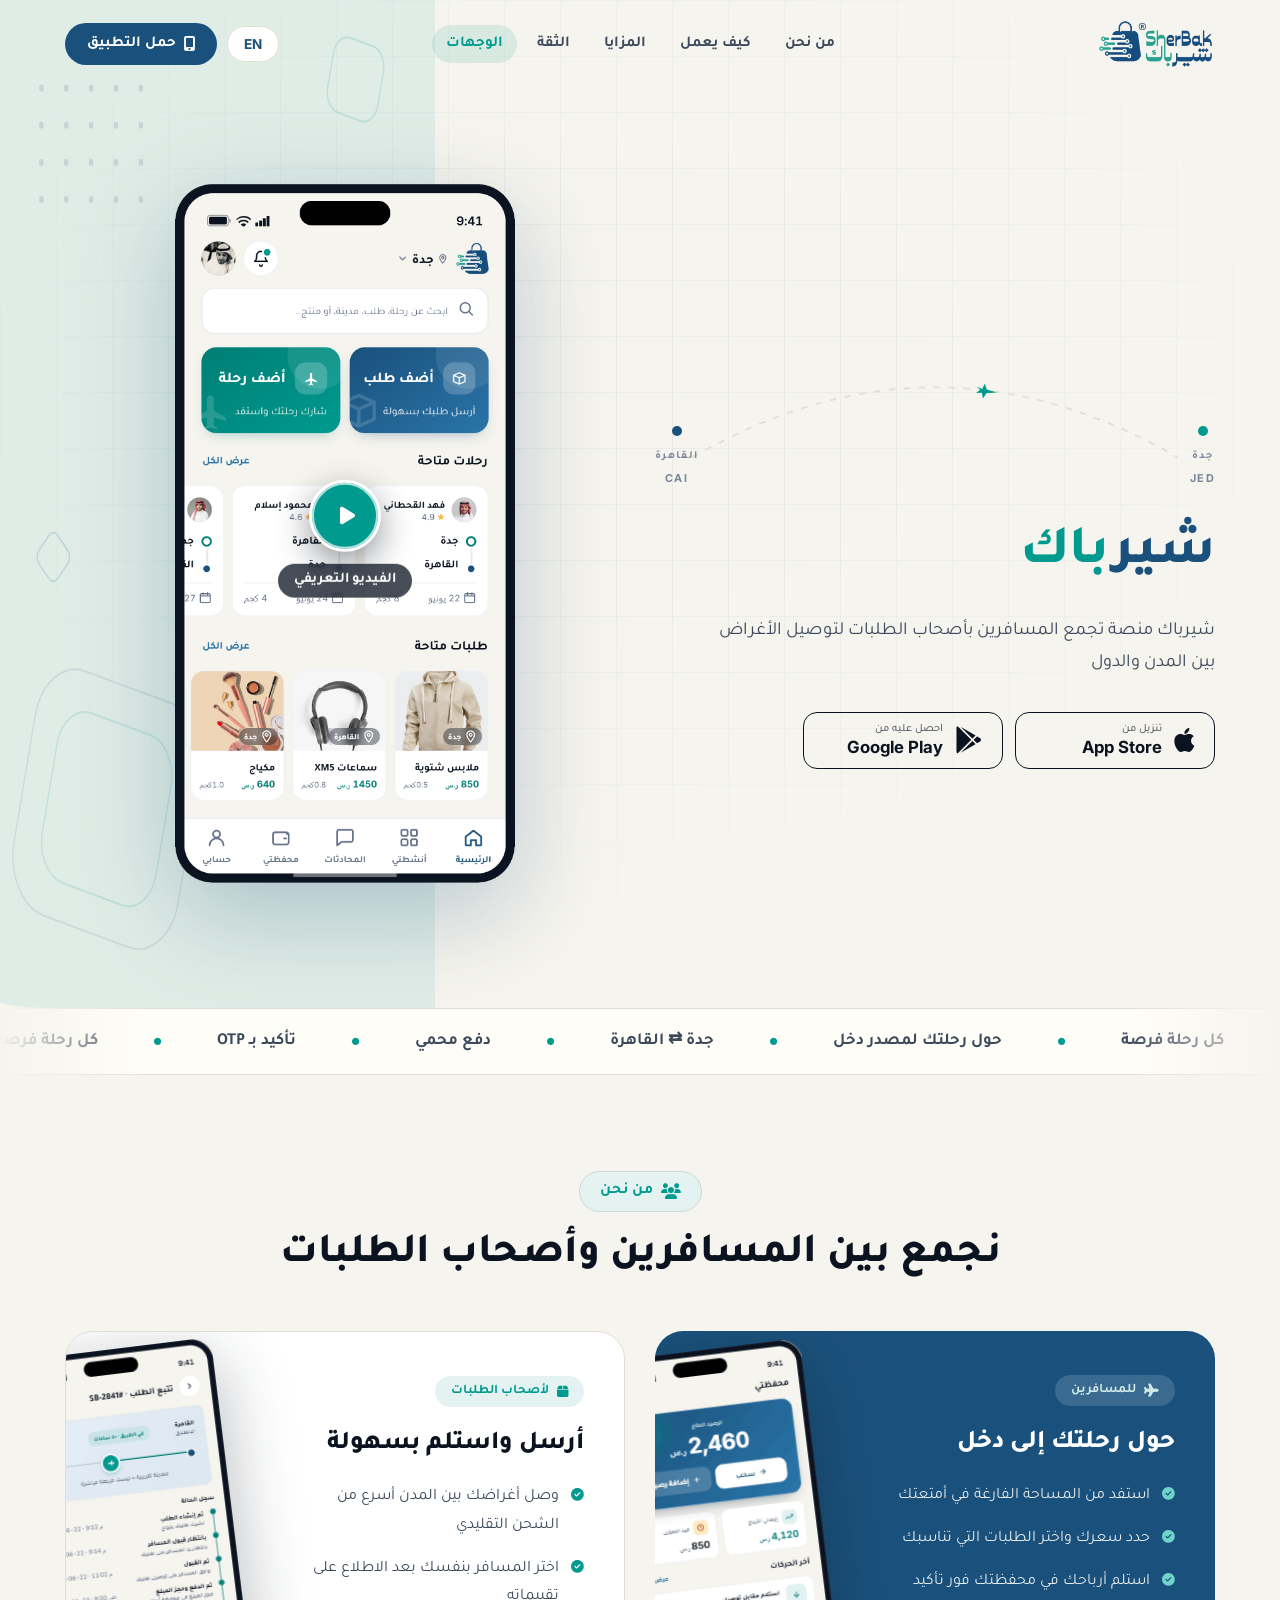
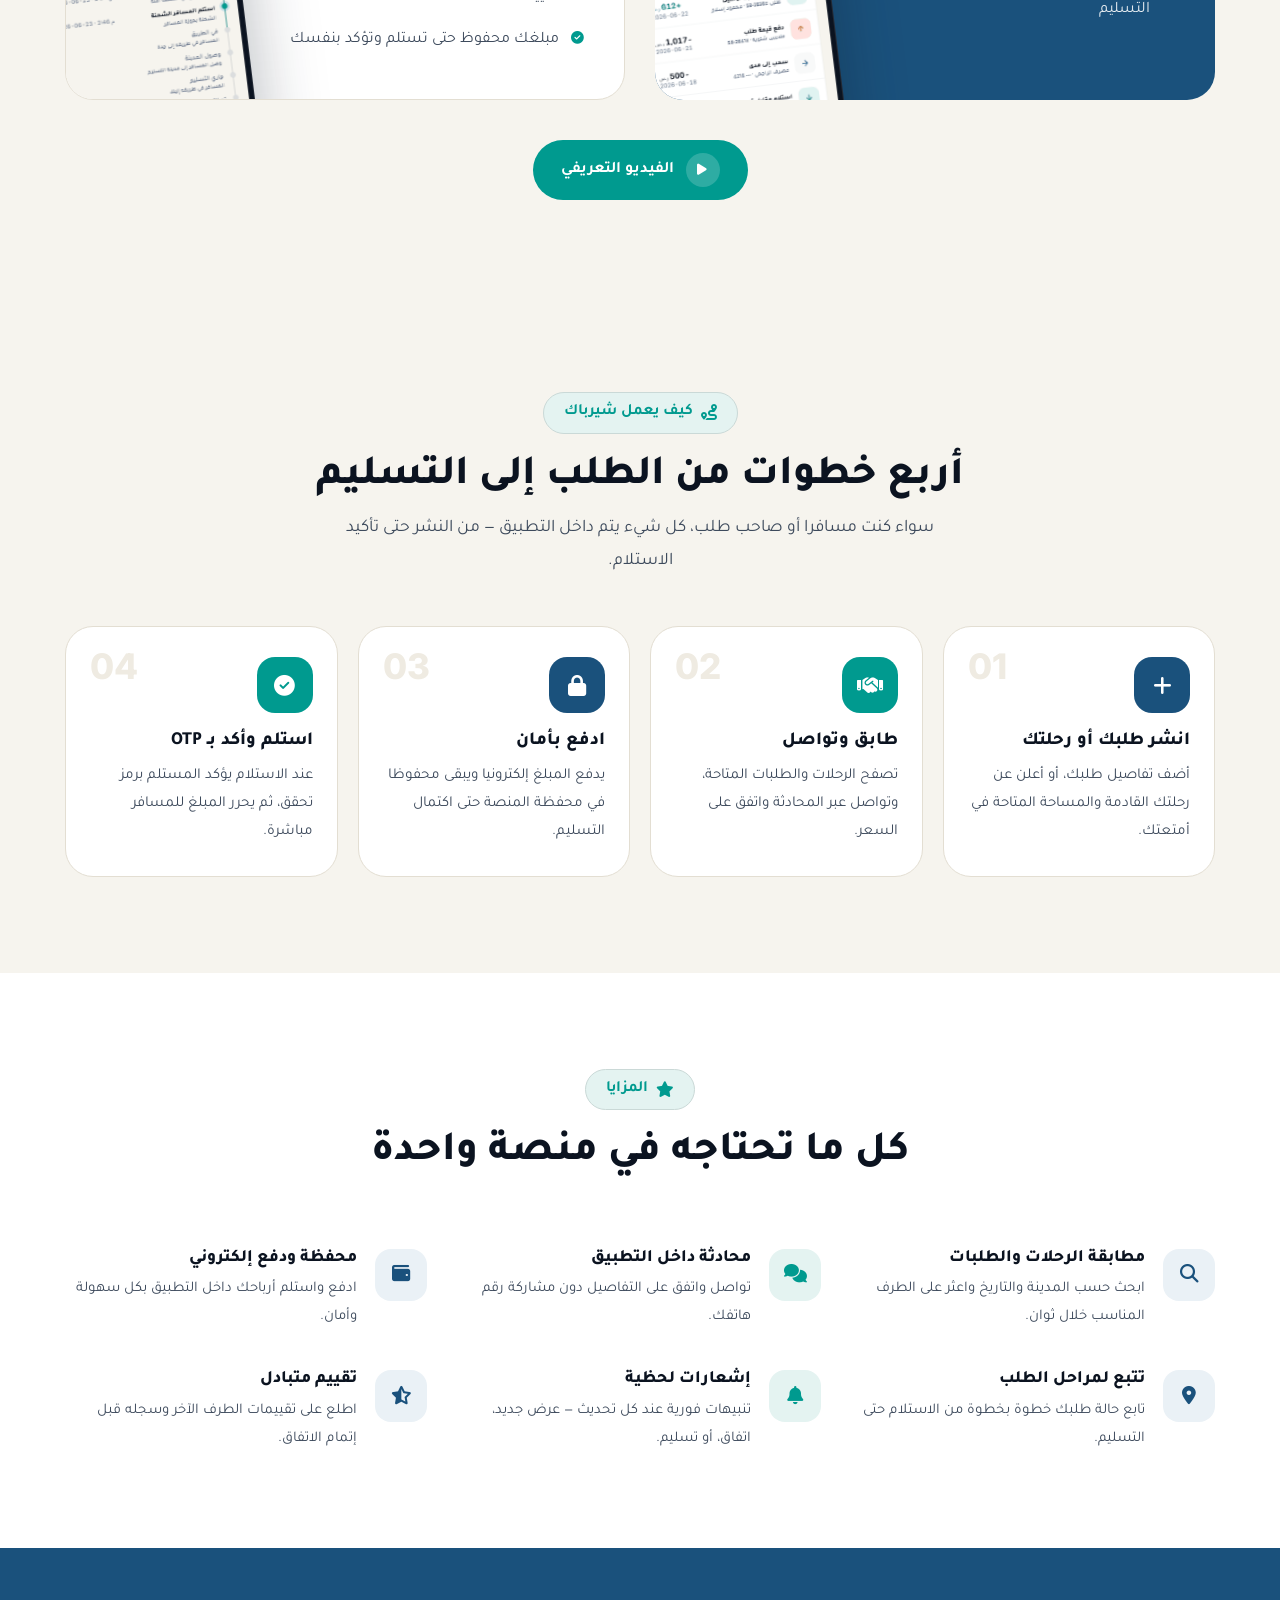
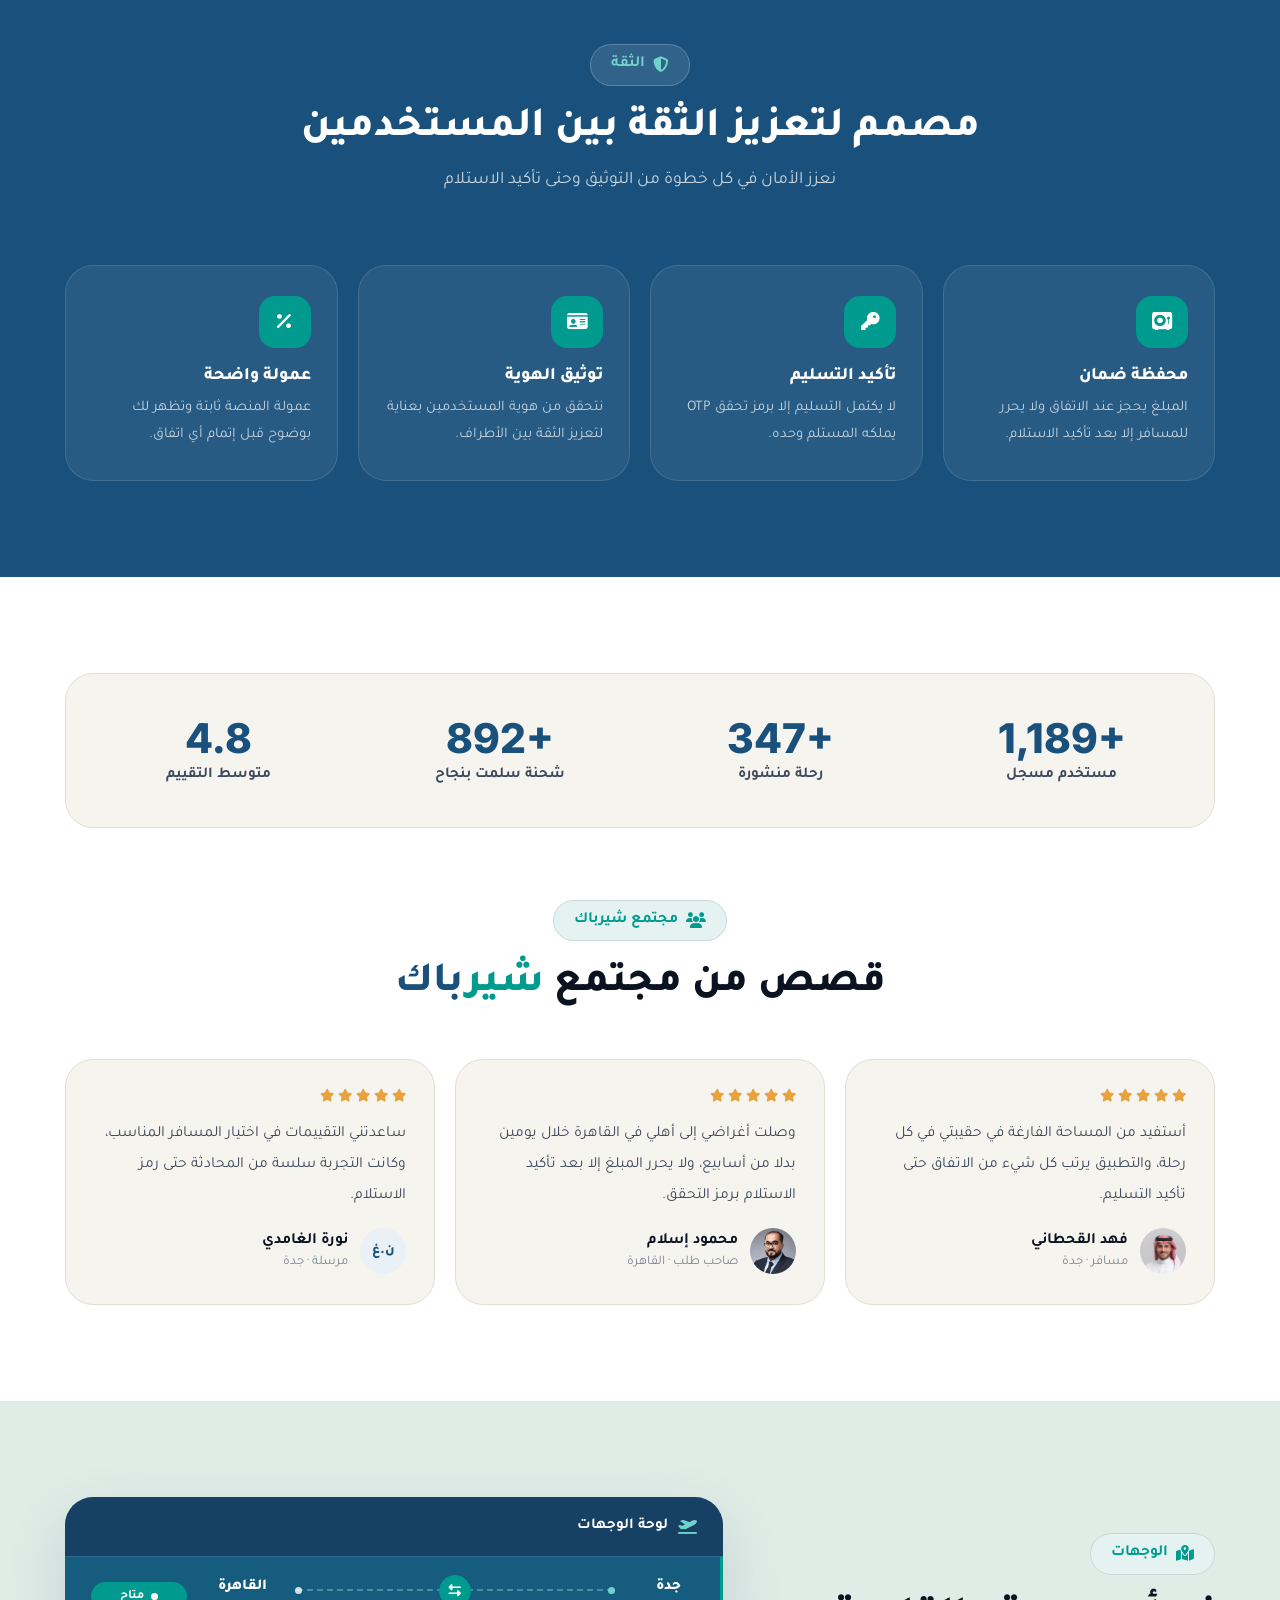
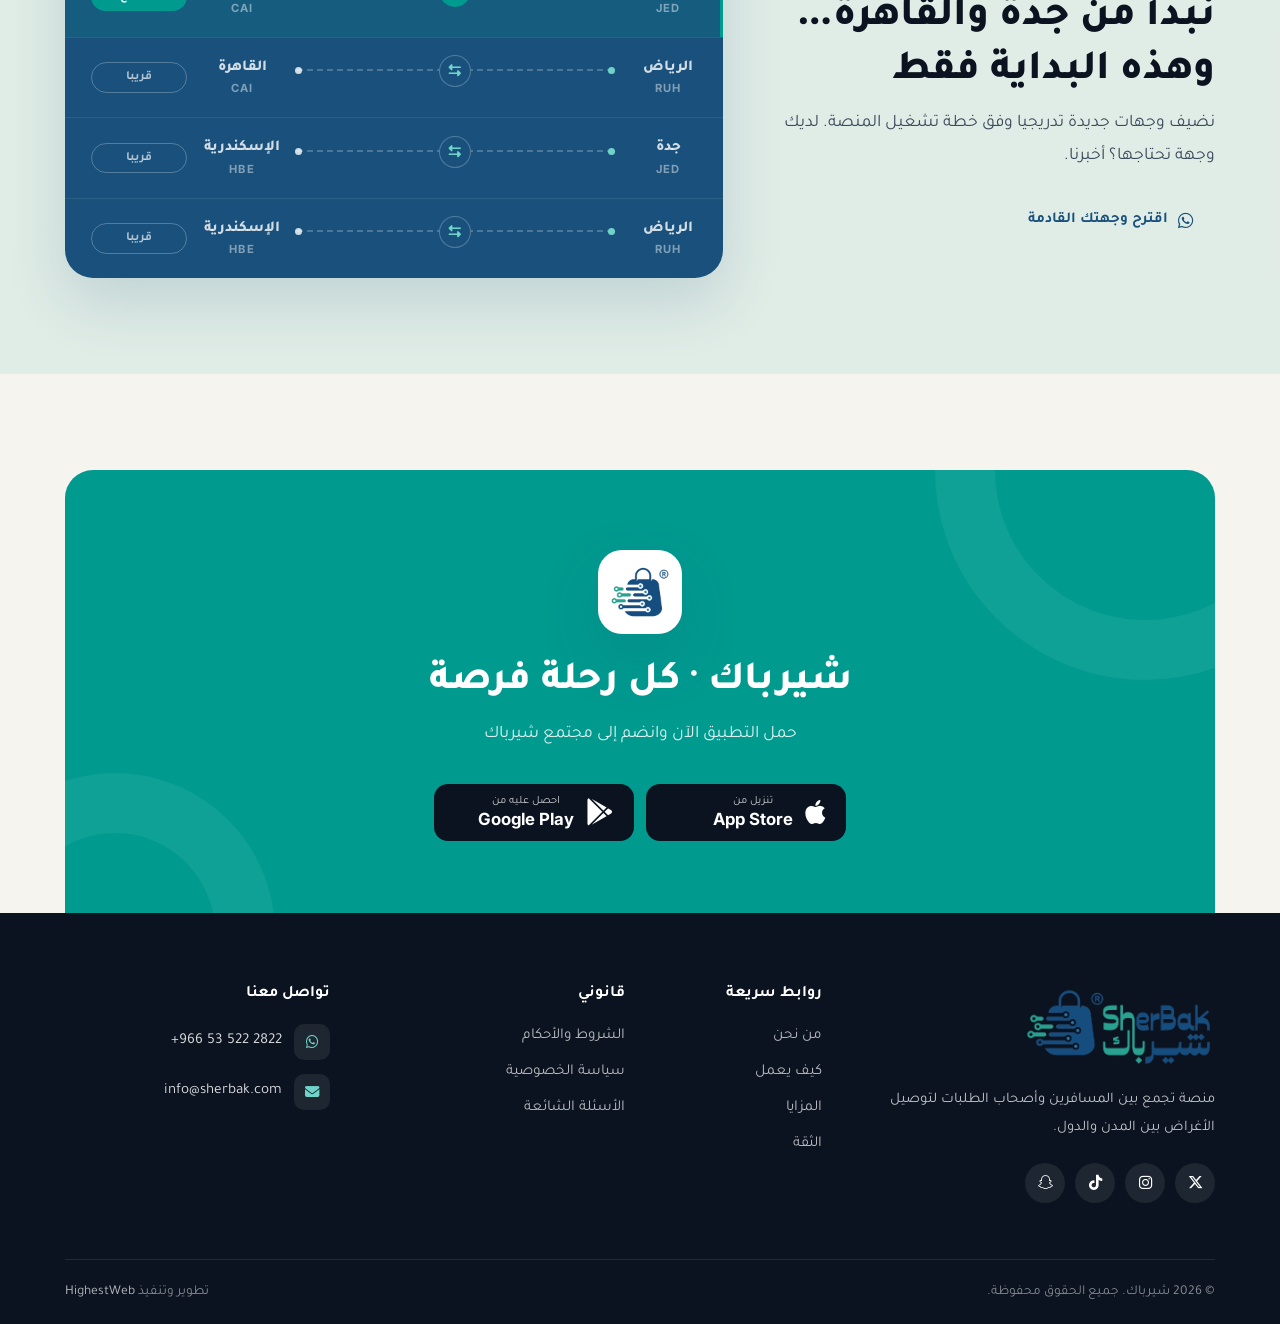
==== index.html @ 0dbed1b4 "Initial commit" ====
<!DOCTYPE html>
<html lang="ar" dir="rtl">
<head>
  <meta charset="utf-8">
  <meta name="viewport" content="width=device-width, initial-scale=1">
  <title>شيرباك — كل رحلة فرصة | توصيل الشحنات مع المسافرين</title>
  <meta name="description" content="شيرباك منصة تربط المسافرين بأصحاب الطلبات لتوصيل الشحنات بين المدن بأمان — جدة ⇄ القاهرة والمزيد قادم">
  <meta name="theme-color" content="#1A517C">
  <link rel="canonical" href="https://sherbak.com/">

  <meta property="og:type" content="website">
  <meta property="og:site_name" content="شيرباك — SherBak">
  <meta property="og:title" content="شيرباك — كل رحلة فرصة | توصيل الشحنات مع المسافرين">
  <meta property="og:description" content="منصة تربط المسافرين بأصحاب الطلبات لتوصيل الشحنات بين المدن بأمان — دفع محمي وتأكيد استلام برمز OTP.">
  <meta property="og:url" content="https://sherbak.com/">
  <meta property="og:image" content="https://sherbak.com/img/og-card.png">
  <meta property="og:image:width" content="1200">
  <meta property="og:image:height" content="630">
  <meta property="og:locale" content="ar_SA">
  <meta property="og:locale:alternate" content="en_US">
  <meta name="twitter:card" content="summary">
  <meta name="twitter:title" content="شيرباك — كل رحلة فرصة">
  <meta name="twitter:description" content="حقيبتك فرصة دخل، طلبك يصل أسرع. جدة ⇄ القاهرة والمزيد قادم.">
  <meta name="twitter:image" content="https://sherbak.com/img/og-card.png">

  <link rel="icon" type="image/png" href="img/sherbak-icon.png">

  <link rel="stylesheet" href="css/fonts.css">
  <link rel="stylesheet" href="vendor/bootstrap/css/bootstrap.min.css">
  <link rel="stylesheet" href="vendor/font-awesome/css/all.min.css">
  <link rel="stylesheet" href="css/slick.css">
  <link rel="stylesheet" href="css/landing.css?v=11">

  <script type="application/ld+json">
  {
    "@context": "https://schema.org",
    "@graph": [
      {
        "@type": "Organization",
        "name": "شيرباك",
        "alternateName": "SherBak",
        "url": "https://sherbak.com/",
        "logo": "https://sherbak.com/img/sherbak-icon.png",
        "email": "info@sherbak.com",
        "slogan": "شيرباك · كل رحلة فرصة"
      },
      {
        "@type": "SoftwareApplication",
        "name": "شيرباك — SherBak",
        "operatingSystem": "iOS, Android",
        "applicationCategory": "TravelApplication",
        "description": "منصة تجمع بين المسافرين وأصحاب الطلبات لتوصيل الأغراض بين المدن والدول."
      }
    ]
  }
  </script>
</head>
<body>

  <template id="__bundler_thumbnail"><svg xmlns="http://www.w3.org/2000/svg" viewBox="0 0 100 100"><rect width="100" height="100" fill="#1A517C"></rect><circle cx="50" cy="50" r="26" fill="#009A8F"></circle><text x="50" y="58" font-size="22" font-weight="bold" fill="#fff" text-anchor="middle" font-family="sans-serif">شب</text></svg></template>

  <div class="page-loading" id="page_loading" aria-hidden="true"><img src="img/sherbak-icon-r.png" alt=""></div>

  <div class="scroll-progress"></div>

  <!-- ============ Navbar ============ -->
  <nav class="navbar-sherbak navbar-expand-lg" id="top">
    <div class="container">
      <div class="nav-inner">
        <a class="brand" href="#top" aria-label="SherBak">
          <img class="brand-full" src="img/sherbak-logo-r.png" alt="شيرباك — SherBak">
        </a>

        <div class="nav-links collapse navbar-collapse" id="navMenu">
          <a href="#audiences"><span class="L ar">من نحن</span><span class="L en">About us</span></a>
          <a href="#how"><span class="L ar">كيف يعمل</span><span class="L en">How it works</span></a>
          <a href="#features"><span class="L ar">المزايا</span><span class="L en">Features</span></a>
          <a href="#trust"><span class="L ar">الثقة</span><span class="L en">Trust</span></a>
          <a href="#routes"><span class="L ar">الوجهات</span><span class="L en">Routes</span></a>
        </div>

        <div class="nav-actions">
          <button type="button" class="lang-toggle" data-lang-toggle><span class="L ar">EN</span><span class="L en">عربي</span></button>
          <a class="btn-download" href="#download">
            <i class="fa-solid fa-mobile-screen-button"></i>
            <span class="L ar">حمل التطبيق</span><span class="L en">Get the app</span>
          </a>
          <button type="button" class="nav-burger" data-toggle="collapse" data-target="#navMenu" aria-controls="navMenu" aria-expanded="false" aria-label="Menu"><i class="fa-solid fa-bars"></i></button>
        </div>
      </div>
    </div>
  </nav>

  <!-- ============ Hero ============ -->
  <header class="hero" data-screen-label="Hero">
    <span class="hero-grid-fx" aria-hidden="true"></span>
    <div class="container">
      <div class="row align-items-center">
        <div class="col-lg-6">
          <div class="reveal in">
            <div class="route-arc">
            <svg viewBox="0 0 600 190" width="100%" aria-hidden="true">
              <path class="arc-path" id="arcPath" d="M 40 160 Q 300 10 560 160"></path>
              <g class="arc-plane">
                <g>
                  <path d="M 0 -7 L 3 -1 L 14 1 L 3 3 L 0 9 L -2 3 L -8 4 L -4 0 L -8 -3 L -2 -1 Z">
                    <animateTransform attributeName="transform" type="scale"
                      values="1 1;-1 1" keyTimes="0;0.5" calcMode="discrete"
                      dur="10s" repeatCount="indefinite"></animateTransform>
                  </path>
                </g>
                <animateMotion dur="10s" repeatCount="indefinite" rotate="auto"
                  keyPoints="0;1;0" keyTimes="0;0.5;1"
                  calcMode="spline" keySplines="0.45 0 0.55 1;0.45 0 0.55 1">
                  <mpath href="#arcPath"></mpath>
                </animateMotion>
              </g>
            </svg>
            <span class="arc-city start">
              <span class="dot"></span>
              <strong><span class="L ar">جدة</span><span class="L en">Jeddah</span></strong>
              <span>JED</span>
            </span>
            <span class="arc-city end">
              <span class="dot"></span>
              <strong><span class="L ar">القاهرة</span><span class="L en">Cairo</span></strong>
              <span>CAI</span>
            </span>
          </div>
            <h1 class="hero-headline"><span class="hero-rotator" id="hero_rotator"></span></h1>
            <p class="hero-body">
              <span class="L ar">شيرباك منصة تجمع المسافرين بأصحاب الطلبات لتوصيل الأغراض بين المدن والدول</span>
              <span class="L en">SherBak is a platform bringing travelers and senders together to move parcels between cities and countries</span>
            </p>
            <div class="store-badges">
              <a class="store-badge" href="#" data-store-soon>
                <i class="fa-brands fa-apple"></i>
                <span class="sb-text">
                  <span class="sb-small"><span class="L ar">تنزيل من</span><span class="L en">Download on the</span></span>
                  <span class="sb-big">App Store</span>
                </span>
              </a>
              <a class="store-badge" href="#" data-store-soon>
                <i class="fa-brands fa-google-play"></i>
                <span class="sb-text">
                  <span class="sb-small"><span class="L ar">احصل عليه من</span><span class="L en">Get it on</span></span>
                  <span class="sb-big">Google Play</span>
                </span>
              </a>
            </div>
          </div>
        </div>
        <div class="col-lg-6">
          <div class="hero-phone reveal in" style="--d: 150ms;">
            <img class="phone-img" src="img/screens/11-home.png" alt="الشاشة الرئيسية لتطبيق شيرباك">
            <button type="button" class="phone-video" data-toggle="modal" data-target="#ytPlayer">
              <span class="icon"><i class="fa-solid fa-play"></i></span>
              <span class="lbl"><span class="L ar">الفيديو التعريفي</span><span class="L en">Intro video</span></span>
            </button>
          </div>
        </div>
      </div>
    </div>
  </header>

  <!-- ============ Ticker ============ -->
  <div class="ticker-band" aria-hidden="true">
    <div class="ticker">
      <span class="L ar">كل رحلة فرصة <i class="fa-solid fa-circle"></i> حول رحلتك لمصدر دخل <i class="fa-solid fa-circle"></i> جدة ⇄ القاهرة <i class="fa-solid fa-circle"></i> دفع محمي <i class="fa-solid fa-circle"></i> تأكيد بـ OTP <i class="fa-solid fa-circle"></i></span>
      <span class="L ar">كل رحلة فرصة <i class="fa-solid fa-circle"></i> حول رحلتك لمصدر دخل <i class="fa-solid fa-circle"></i> جدة ⇄ القاهرة <i class="fa-solid fa-circle"></i> دفع محمي <i class="fa-solid fa-circle"></i> تأكيد بـ OTP <i class="fa-solid fa-circle"></i></span>
      <span class="L en">Every trip is an opportunity <i class="fa-solid fa-circle"></i> Turn your trip into income <i class="fa-solid fa-circle"></i> Jeddah ⇄ Cairo <i class="fa-solid fa-circle"></i> Protected payments <i class="fa-solid fa-circle"></i> OTP confirmation <i class="fa-solid fa-circle"></i></span>
      <span class="L en">Every trip is an opportunity <i class="fa-solid fa-circle"></i> Turn your trip into income <i class="fa-solid fa-circle"></i> Jeddah ⇄ Cairo <i class="fa-solid fa-circle"></i> Protected payments <i class="fa-solid fa-circle"></i> OTP confirmation <i class="fa-solid fa-circle"></i></span>
    </div>
  </div>

  <!-- ============ About us ============ -->
  <section id="audiences" data-screen-label="About us">
    <div class="container">
      <div class="section-head center reveal">
        <span class="eyebrow"><i class="fa-solid fa-users"></i><span class="L ar">من نحن</span><span class="L en">About us</span></span>
        <h2 class="section-title"><span class="L ar">نجمع بين المسافرين وأصحاب الطلبات</span><span class="L en">Bringing travelers and senders together</span></h2>
      </div>
      <div class="row">
        <div class="col-lg-6 mb-4 mb-lg-0">
          <div class="aud-card traveler reveal slide-start">
            <span class="aud-tag"><i class="fa-solid fa-plane"></i><span class="L ar">للمسافرين</span><span class="L en">For travelers</span></span>
            <div class="aud-body">
              <h3><span class="L ar">حول رحلتك إلى دخل</span><span class="L en">Turn your trip into income</span></h3>
              <ul class="aud-list">
                <li><i class="fa-solid fa-circle-check"></i><span><span class="L ar">استفد من المساحة الفارغة في أمتعتك</span><span class="L en">Monetize the empty space in your luggage</span></span></li>
                <li><i class="fa-solid fa-circle-check"></i><span><span class="L ar">حدد سعرك واختر الطلبات التي تناسبك</span><span class="L en">Set your price and pick the requests that suit you</span></span></li>
                <li><i class="fa-solid fa-circle-check"></i><span><span class="L ar">استلم أرباحك في محفظتك فور تأكيد التسليم</span><span class="L en">Get paid to your wallet the moment delivery is confirmed</span></span></li>
              </ul>
            </div>
            <img class="aud-shot" src="img/screens/36-wallet.png" alt="شاشة المحفظة">
          </div>
        </div>
        <div class="col-lg-6">
          <div class="aud-card sender reveal slide-end" style="--d: 120ms;">
            <span class="aud-tag"><i class="fa-solid fa-box"></i><span class="L ar">لأصحاب الطلبات</span><span class="L en">For senders</span></span>
            <div class="aud-body">
              <h3><span class="L ar">أرسل واستلم بسهولة</span><span class="L en">Send and receive with ease</span></h3>
              <ul class="aud-list">
                <li><i class="fa-solid fa-circle-check"></i><span><span class="L ar">وصل أغراضك بين المدن أسرع من الشحن التقليدي</span><span class="L en">Move items between cities faster than traditional shipping</span></span></li>
                <li><i class="fa-solid fa-circle-check"></i><span><span class="L ar">اختر المسافر بنفسك بعد الاطلاع على تقييماته</span><span class="L en">Choose your traveler yourself after reviewing their ratings</span></span></li>
                <li><i class="fa-solid fa-circle-check"></i><span><span class="L ar">مبلغك محفوظ حتى تستلم وتؤكد بنفسك</span><span class="L en">Your money is held until you receive and confirm</span></span></li>
              </ul>
            </div>
            <img class="aud-shot" src="img/screens/26-tracking.png" alt="شاشة التتبع">
          </div>
        </div>
      </div>
      <div class="about-video reveal">
        <button type="button" class="content-video" data-toggle="modal" data-target="#ytPlayer">
          <span class="icon"><i class="fa-solid fa-play"></i></span>
          <span><span class="L ar">الفيديو التعريفي</span><span class="L en">Intro video</span></span>
        </button>
      </div>
    </div>
  </section>


  <!-- ============ How it works ============ -->
  <section id="how" data-screen-label="How it works">
    <div class="container">
      <div class="section-head center reveal">
        <span class="eyebrow"><i class="fa-solid fa-route"></i><span class="L ar">كيف يعمل شيرباك</span><span class="L en">How SherBak works</span></span>
        <h2 class="section-title"><span class="L ar">أربع خطوات من الطلب إلى التسليم</span><span class="L en">Four steps from request to delivery</span></h2>
        <p class="section-lead"><span class="L ar">سواء كنت مسافرا أو صاحب طلب، كل شيء يتم داخل التطبيق — من النشر حتى تأكيد الاستلام.</span><span class="L en">Traveler or sender, everything happens in the app — from posting to confirmed hand-off.</span></p>
      </div>

      <div class="steps-grid">
        <div class="step-card reveal">
          <span class="step-num">01</span>
          <span class="step-icon"><i class="fa-solid fa-plus"></i></span>
          <h3><span class="L ar">انشر طلبك أو رحلتك</span><span class="L en">Post a request or a trip</span></h3>
          <p><span class="L ar">أضف تفاصيل طلبك، أو أعلن عن رحلتك القادمة والمساحة المتاحة في أمتعتك.</span><span class="L en">Add your parcel details, or list your upcoming trip and spare luggage space.</span></p>
        </div>
        <div class="step-card reveal" style="--d: 90ms;">
          <span class="step-num">02</span>
          <span class="step-icon"><i class="fa-solid fa-handshake"></i></span>
          <h3><span class="L ar">طابق وتواصل</span><span class="L en">Match and chat</span></h3>
          <p><span class="L ar">تصفح الرحلات والطلبات المتاحة، وتواصل عبر المحادثة واتفق على السعر.</span><span class="L en">Browse available trips and requests, chat in-app and agree on a price.</span></p>
        </div>
        <div class="step-card reveal" style="--d: 180ms;">
          <span class="step-num">03</span>
          <span class="step-icon"><i class="fa-solid fa-lock"></i></span>
          <h3><span class="L ar">ادفع بأمان</span><span class="L en">Pay securely</span></h3>
          <p><span class="L ar">يدفع المبلغ إلكترونيا ويبقى محفوظا في محفظة المنصة حتى اكتمال التسليم.</span><span class="L en">Pay electronically — funds stay held in the platform wallet until delivery is complete.</span></p>
        </div>
        <div class="step-card reveal" style="--d: 270ms;">
          <span class="step-num">04</span>
          <span class="step-icon"><i class="fa-solid fa-circle-check"></i></span>
          <h3><span class="L ar">استلم وأكد بـ OTP</span><span class="L en">Receive and confirm via OTP</span></h3>
          <p><span class="L ar">عند الاستلام يؤكد المستلم برمز تحقق، ثم يحرر المبلغ للمسافر مباشرة.</span><span class="L en">At hand-off the receiver confirms with a one-time code, and funds are released to the traveler.</span></p>
        </div>
      </div>
    </div>
  </section>

  <!-- ============ Features ============ -->
  <section id="features" class="features-section" data-screen-label="Features">
    <div class="container">
      <div class="section-head center reveal">
        <span class="eyebrow"><i class="fa-solid fa-star"></i><span class="L ar">المزايا</span><span class="L en">Features</span></span>
        <h2 class="section-title"><span class="L ar">كل ما تحتاجه في منصة واحدة</span><span class="L en">Everything you need in one platform</span></h2>
      </div>

      <div class="features-grid">
        <div class="feature reveal">
          <span class="feature-icon"><i class="fa-solid fa-magnifying-glass"></i></span>
          <div>
            <h3><span class="L ar">مطابقة الرحلات والطلبات</span><span class="L en">Trip &amp; request matching</span></h3>
            <p><span class="L ar">ابحث حسب المدينة والتاريخ واعثر على الطرف المناسب خلال ثوان.</span><span class="L en">Search by city and date to find the right match in seconds.</span></p>
          </div>
        </div>
        <div class="feature reveal" style="--d: 80ms;">
          <span class="feature-icon"><i class="fa-solid fa-comments"></i></span>
          <div>
            <h3><span class="L ar">محادثة داخل التطبيق</span><span class="L en">In-app chat</span></h3>
            <p><span class="L ar">تواصل واتفق على التفاصيل دون مشاركة رقم هاتفك.</span><span class="L en">Negotiate details without sharing your phone number.</span></p>
          </div>
        </div>
        <div class="feature reveal" style="--d: 160ms;">
          <span class="feature-icon"><i class="fa-solid fa-wallet"></i></span>
          <div>
            <h3><span class="L ar">محفظة ودفع إلكتروني</span><span class="L en">Wallet &amp; e-payments</span></h3>
            <p><span class="L ar">ادفع واستلم أرباحك داخل التطبيق بكل سهولة وأمان.</span><span class="L en">Pay and withdraw earnings inside the app, safely.</span></p>
          </div>
        </div>
        <div class="feature reveal">
          <span class="feature-icon"><i class="fa-solid fa-location-dot"></i></span>
          <div>
            <h3><span class="L ar">تتبع لمراحل الطلب</span><span class="L en">Order stage tracking</span></h3>
            <p><span class="L ar">تابع حالة طلبك خطوة بخطوة من الاستلام حتى التسليم.</span><span class="L en">Follow your order step by step from pickup to delivery.</span></p>
          </div>
        </div>
        <div class="feature reveal" style="--d: 80ms;">
          <span class="feature-icon"><i class="fa-solid fa-bell"></i></span>
          <div>
            <h3><span class="L ar">إشعارات لحظية</span><span class="L en">Instant notifications</span></h3>
            <p><span class="L ar">تنبيهات فورية عند كل تحديث — عرض جديد، اتفاق، أو تسليم.</span><span class="L en">Real-time alerts for every update — new offers, agreements, deliveries.</span></p>
          </div>
        </div>
        <div class="feature reveal" style="--d: 160ms;">
          <span class="feature-icon"><i class="fa-solid fa-star-half-stroke"></i></span>
          <div>
            <h3><span class="L ar">تقييم متبادل</span><span class="L en">Mutual ratings</span></h3>
            <p><span class="L ar">اطلع على تقييمات الطرف الآخر وسجله قبل إتمام الاتفاق.</span><span class="L en">See the other party's ratings and history before you agree.</span></p>
          </div>
        </div>
      </div>
    </div>
  </section>

  <!-- ============ Trust & safety ============ -->
  <section id="trust" class="trust-section" data-screen-label="Trust and safety">
    <div class="container">
      <div class="section-head center reveal">
        <span class="eyebrow"><i class="fa-solid fa-shield-halved"></i><span class="L ar">الثقة</span><span class="L en">Trust</span></span>
        <h2 class="section-title"><span class="L ar">مصمم لتعزيز الثقة بين المستخدمين</span><span class="L en">Designed to build trust between users</span></h2>
        <p class="section-lead"><span class="L ar">نعزز الأمان في كل خطوة من التوثيق وحتى تأكيد الاستلام</span><span class="L en">We reinforce safety at every step — from verification to delivery confirmation</span></p>
      </div>

      <div class="trust-grid">
        <div class="trust-card reveal">
          <span class="trust-icon"><i class="fa-solid fa-vault"></i></span>
          <h3><span class="L ar">محفظة ضمان</span><span class="L en">Escrow wallet</span></h3>
          <p><span class="L ar">المبلغ يحجز عند الاتفاق ولا يحرر للمسافر إلا بعد تأكيد الاستلام.</span><span class="L en">Funds are held at agreement and only released to the traveler after confirmed receipt.</span></p>
        </div>
        <div class="trust-card reveal" style="--d: 90ms;">
          <span class="trust-icon"><i class="fa-solid fa-key"></i></span>
          <h3><span class="L ar">تأكيد التسليم</span><span class="L en">Delivery confirmation</span></h3>
          <p><span class="L ar">لا يكتمل التسليم إلا برمز تحقق OTP يملكه المستلم وحده.</span><span class="L en">Delivery only completes with a one-time code held by the receiver alone.</span></p>
        </div>
        <div class="trust-card reveal" style="--d: 180ms;">
          <span class="trust-icon"><i class="fa-solid fa-id-card"></i></span>
          <h3><span class="L ar">توثيق الهوية</span><span class="L en">Identity verification</span></h3>
          <p><span class="L ar">نتحقق من هوية المستخدمين بعناية لتعزيز الثقة بين الأطراف.</span><span class="L en">Users are identity-verified per platform requirements to build trust between parties.</span></p>
        </div>
        <div class="trust-card reveal" style="--d: 270ms;">
          <span class="trust-icon"><i class="fa-solid fa-percent"></i></span>
          <h3><span class="L ar">عمولة واضحة</span><span class="L en">Transparent fee</span></h3>
          <p><span class="L ar">عمولة المنصة ثابتة وتظهر لك بوضوح قبل إتمام أي اتفاق.</span><span class="L en">A flat platform fee, shown clearly before you complete any agreement.</span></p>
        </div>
      </div>
    </div>
  </section>

  <!-- ============ Stats & testimonials ============ -->
  <section id="community" class="social-proof-section" data-screen-label="Stats and testimonials">
    <div class="container">
      <div class="stats-row reveal">
        <div class="stat">
          <span class="stat-number" data-count="1,200+">1,200+</span>
          <span class="stat-label"><span class="L ar">مستخدم مسجل</span><span class="L en">Registered users</span></span>
        </div>
        <div class="stat">
          <span class="stat-number" data-count="350+">350+</span>
          <span class="stat-label"><span class="L ar">رحلة منشورة</span><span class="L en">Trips posted</span></span>
        </div>
        <div class="stat">
          <span class="stat-number" data-count="900+">900+</span>
          <span class="stat-label"><span class="L ar">شحنة سلمت بنجاح</span><span class="L en">Parcels delivered</span></span>
        </div>
        <div class="stat">
          <span class="stat-number" data-count="4.8">4.8</span>
          <span class="stat-label"><span class="L ar">متوسط التقييم</span><span class="L en">Average rating</span></span>
        </div>
      </div>

      <div class="section-head center reveal">
        <span class="eyebrow"><i class="fa-solid fa-users"></i><span class="L ar">مجتمع شيرباك</span><span class="L en">Our community</span></span>
        <h2 class="section-title"><span class="L ar">قصص من مجتمع <span class="sher-w">شير</span><span class="bak-w">باك</span></span><span class="L en">Stories from the <span class="sher-w">Sher</span><span class="bak-w">Bak</span> community</span></h2>
      </div>

      <div class="testi-grid">
        <figure class="testi-card reveal">
          <div class="testi-stars" aria-hidden="true"><i class="fa-solid fa-star"></i><i class="fa-solid fa-star"></i><i class="fa-solid fa-star"></i><i class="fa-solid fa-star"></i><i class="fa-solid fa-star"></i></div>
          <blockquote class="testi-text">
            <span class="L ar">أستفيد من المساحة الفارغة في حقيبتي في كل رحلة، والتطبيق يرتب كل شيء من الاتفاق حتى تأكيد التسليم.</span>
            <span class="L en">Every trip, the empty space in my luggage pays off — the app handles everything from agreement to delivery confirmation.</span>
          </blockquote>
          <figcaption class="testi-person">
            <img class="testi-avatar" src="img/avatars/fahad.jpg" alt="فهد القحطاني">
            <span>
              <strong><span class="L ar">فهد القحطاني</span><span class="L en">Fahad Al-Qahtani</span></strong>
              <span class="testi-role"><span class="L ar">مسافر · جدة</span><span class="L en">Traveler · Jeddah</span></span>
            </span>
          </figcaption>
        </figure>

        <figure class="testi-card reveal" style="--d: 100ms;">
          <div class="testi-stars" aria-hidden="true"><i class="fa-solid fa-star"></i><i class="fa-solid fa-star"></i><i class="fa-solid fa-star"></i><i class="fa-solid fa-star"></i><i class="fa-solid fa-star"></i></div>
          <blockquote class="testi-text">
            <span class="L ar">وصلت أغراضي إلى أهلي في القاهرة خلال يومين بدلا من أسابيع، ولا يحرر المبلغ إلا بعد تأكيد الاستلام برمز التحقق.</span>
            <span class="L en">My items reached my family in Cairo in two days instead of weeks — and funds are only released after OTP confirmation.</span>
          </blockquote>
          <figcaption class="testi-person">
            <img class="testi-avatar" src="img/avatars/mahmoud.jpg" alt="محمود إسلام">
            <span>
              <strong><span class="L ar">محمود إسلام</span><span class="L en">Mahmoud Islam</span></strong>
              <span class="testi-role"><span class="L ar">صاحب طلب · القاهرة</span><span class="L en">Sender · Cairo</span></span>
            </span>
          </figcaption>
        </figure>

        <figure class="testi-card reveal" style="--d: 200ms;">
          <div class="testi-stars" aria-hidden="true"><i class="fa-solid fa-star"></i><i class="fa-solid fa-star"></i><i class="fa-solid fa-star"></i><i class="fa-solid fa-star"></i><i class="fa-solid fa-star"></i></div>
          <blockquote class="testi-text">
            <span class="L ar">ساعدتني التقييمات في اختيار المسافر المناسب، وكانت التجربة سلسة من المحادثة حتى رمز الاستلام.</span>
            <span class="L en">Ratings helped me pick the right traveler — a smooth experience from chat to pickup code.</span>
          </blockquote>
          <figcaption class="testi-person">
            <span class="testi-initials"><span class="L ar">ن.غ</span><span class="L en">NG</span></span>
            <span>
              <strong><span class="L ar">نورة الغامدي</span><span class="L en">Noura Al-Ghamdi</span></strong>
              <span class="testi-role"><span class="L ar">مرسلة · جدة</span><span class="L en">Sender · Jeddah</span></span>
            </span>
          </figcaption>
        </figure>
      </div>
    </div>
  </section>

  <!-- ============ Routes ============ -->
  <section id="routes" class="routes-section" data-screen-label="Routes">
    <div class="container">
      <div class="row align-items-center">
        <div class="col-lg-5 mb-5 mb-lg-0">
          <div class="section-head routes-head reveal">
            <span class="eyebrow"><i class="fa-solid fa-map-location-dot"></i><span class="L ar">الوجهات</span><span class="L en">Routes</span></span>
            <h2 class="section-title"><span class="L ar">نبدأ من جدة والقاهرة…<br>وهذه البداية فقط</span><span class="L en">Starting with Jeddah &amp; Cairo…<br>and that's just the beginning</span></h2>
            <p class="section-lead"><span class="L ar">نضيف وجهات جديدة تدريجيا وفق خطة تشغيل المنصة. لديك وجهة تحتاجها؟ أخبرنا.</span><span class="L en">New corridors open gradually as the platform grows. Need a specific route? Tell us.</span></p>
            <a class="suggest-route" href="https://wa.me/966535222822?text=%D8%A7%D9%84%D8%B3%D9%84%D8%A7%D9%85%20%D8%B9%D9%84%D9%8A%D9%83%D9%85%0A%0A%D9%84%D8%AF%D9%8A%20%D8%A5%D9%82%D8%AA%D8%B1%D8%A7%D8%AD%20%D9%84%D9%84%D9%88%D8%AC%D9%87%D8%A9%20%D8%A7%D9%84%D9%82%D8%A7%D8%AF%D9%85%D8%A9" target="_blank" rel="noopener">
              <i class="fa-brands fa-whatsapp"></i>
              <span class="L ar">اقترح وجهتك القادمة</span><span class="L en">Suggest your next route</span>
            </a>
          </div>
        </div>
        <div class="col-lg-7">
          <div class="routes-board reveal" style="--d: 120ms;">
            <div class="board-head">
              <span class="board-title"><i class="fa-solid fa-plane-departure"></i><span class="L ar">لوحة الوجهات</span><span class="L en">Route board</span></span>
            </div>
            <div class="board-row active">
              <span class="route-end">
                <span class="route-city"><span class="L ar">جدة</span><span class="L en">Jeddah</span></span>
                <span class="route-code">JED</span>
              </span>
              <span class="route-line"><i class="fa-solid fa-right-left"></i></span>
              <span class="route-end">
                <span class="route-city"><span class="L ar">القاهرة</span><span class="L en">Cairo</span></span>
                <span class="route-code">CAI</span>
              </span>
              <span class="route-status"><span class="L ar">متاح</span><span class="L en">Live</span></span>
            </div>
            <div class="board-row soon">
              <span class="route-end">
                <span class="route-city"><span class="L ar">الرياض</span><span class="L en">Riyadh</span></span>
                <span class="route-code">RUH</span>
              </span>
              <span class="route-line"><i class="fa-solid fa-right-left"></i></span>
              <span class="route-end">
                <span class="route-city"><span class="L ar">القاهرة</span><span class="L en">Cairo</span></span>
                <span class="route-code">CAI</span>
              </span>
              <span class="route-status"><span class="L ar">قريبا</span><span class="L en">Soon</span></span>
            </div>
            <div class="board-row soon">
              <span class="route-end">
                <span class="route-city"><span class="L ar">جدة</span><span class="L en">Jeddah</span></span>
                <span class="route-code">JED</span>
              </span>
              <span class="route-line"><i class="fa-solid fa-right-left"></i></span>
              <span class="route-end">
                <span class="route-city"><span class="L ar">الإسكندرية</span><span class="L en">Alexandria</span></span>
                <span class="route-code">HBE</span>
              </span>
              <span class="route-status"><span class="L ar">قريبا</span><span class="L en">Soon</span></span>
            </div>
            <div class="board-row soon">
              <span class="route-end">
                <span class="route-city"><span class="L ar">الرياض</span><span class="L en">Riyadh</span></span>
                <span class="route-code">RUH</span>
              </span>
              <span class="route-line"><i class="fa-solid fa-right-left"></i></span>
              <span class="route-end">
                <span class="route-city"><span class="L ar">الإسكندرية</span><span class="L en">Alexandria</span></span>
                <span class="route-code">HBE</span>
              </span>
              <span class="route-status"><span class="L ar">قريبا</span><span class="L en">Soon</span></span>
            </div>
          </div>
        </div>
      </div>
    </div>
  </section>

  <!-- ============ Download CTA ============ -->
  <section id="download" class="cta-section" data-screen-label="Download CTA">
    <div class="container">
      <div class="cta-band reveal">
        <img class="cta-icon" src="img/sherbak-icon-r.png" alt="أيقونة شيرباك">
        <h2><span class="L ar">شيرباك · كل رحلة فرصة</span><span class="L en">SherBak · Every trip is an opportunity</span></h2>
        <p><span class="L ar">حمل التطبيق الآن وانضم إلى مجتمع شيرباك</span><span class="L en">Download the app now and join the SherBak community</span></p>
        <div class="store-badges">
          <a class="store-badge" href="#" data-store-soon>
            <i class="fa-brands fa-apple"></i>
            <span class="sb-text">
              <span class="sb-small"><span class="L ar">تنزيل من</span><span class="L en">Download on the</span></span>
              <span class="sb-big">App Store</span>
            </span>
          </a>
          <a class="store-badge" href="#" data-store-soon>
            <i class="fa-brands fa-google-play"></i>
            <span class="sb-text">
              <span class="sb-small"><span class="L ar">احصل عليه من</span><span class="L en">Get it on</span></span>
              <span class="sb-big">Google Play</span>
            </span>
          </a>
        </div>
      </div>
    </div>
  </section>

  <!-- ============ Footer ============ -->
  <footer class="footer" data-screen-label="Footer">
    <div class="container">
      <div class="row">
        <div class="col-lg-4 col-md-6 mb-5 mb-lg-0 footer-brand">
          <img src="img/sherbak-logo-r.png" alt="شعار شيرباك">
          <p><span class="L ar">منصة تجمع بين المسافرين وأصحاب الطلبات لتوصيل الأغراض بين المدن والدول.</span><span class="L en">A platform bringing travelers and senders together to move parcels between cities and countries.</span></p>
          <div class="social-row">
            <a href="https://x.com/sherbakapp" target="_blank" rel="noopener" aria-label="X"><i class="fa-brands fa-x-twitter"></i></a>
            <a href="https://www.instagram.com/sherbakapp" target="_blank" rel="noopener" aria-label="Instagram"><i class="fa-brands fa-instagram"></i></a>
            <a href="https://www.tiktok.com/@sherbakapp" target="_blank" rel="noopener" aria-label="TikTok"><i class="fa-brands fa-tiktok"></i></a>
            <a href="https://www.snapchat.com/add/sherbakapp" target="_blank" rel="noopener" aria-label="Snapchat"><i class="fa-brands fa-snapchat"></i></a>
          </div>
        </div>
        <div class="col-lg-2 col-md-6 mb-5 mb-lg-0">
          <h4><span class="L ar">روابط سريعة</span><span class="L en">Quick links</span></h4>
          <ul class="footer-links">
            <li><a href="#audiences"><span class="L ar">من نحن</span><span class="L en">About us</span></a></li>
            <li><a href="#how"><span class="L ar">كيف يعمل</span><span class="L en">How it works</span></a></li>
            <li><a href="#features"><span class="L ar">المزايا</span><span class="L en">Features</span></a></li>
            <li><a href="#trust"><span class="L ar">الثقة</span><span class="L en">Trust</span></a></li>
          </ul>
        </div>
        <div class="col-lg-3 col-md-6 mb-5 mb-md-0">
          <h4><span class="L ar">قانوني</span><span class="L en">Legal</span></h4>
          <ul class="footer-links">
            <li><a href="terms.html"><span class="L ar">الشروط والأحكام</span><span class="L en">Terms &amp; conditions</span></a></li>
            <li><a href="privacy.html"><span class="L ar">سياسة الخصوصية</span><span class="L en">Privacy policy</span></a></li>
            <li><a href="faq.html"><span class="L ar">الأسئلة الشائعة</span><span class="L en">FAQ</span></a></li>
          </ul>
        </div>
        <div class="col-lg-3 col-md-6">
          <h4><span class="L ar">تواصل معنا</span><span class="L en">Contact us</span></h4>
          <ul class="footer-contact">
            <li>
              <i class="fa-brands fa-whatsapp"></i>
              <a href="https://wa.me/966535222822">+966 53 522 2822</a>
            </li>
            <li>
              <i class="fa-solid fa-envelope"></i>
              <a href="mailto:info@sherbak.com">info@sherbak.com</a>
            </li>
          </ul>
        </div>
      </div>

      <div class="footer-bottom">
        <span><span class="L ar">© 2026 شيرباك. جميع الحقوق محفوظة.</span><span class="L en">© 2026 SherBak. All rights reserved.</span></span>
        <span><span class="L ar">تطوير وتنفيذ</span><span class="L en">Developed by</span> <a href="https://highestweb.com" target="_blank" rel="noopener">HighestWeb</a></span>
      </div>
    </div>
  </footer>

  <button type="button" class="back-top" aria-label="العودة للأعلى"><i class="fa-solid fa-arrow-up"></i></button>

  <div class="soon-modal" id="soon_modal" role="dialog" aria-modal="true" aria-hidden="true">
    <div class="soon-backdrop" data-soon-close></div>
    <div class="soon-box">
      <img src="img/sherbak-icon.png" alt="شيرباك">
      <h3><span class="L ar">قريبا على المتاجر</span><span class="L en">Coming soon to app stores</span></h3>
      <p><span class="L ar">تطبيق شيرباك في مراحله الأخيرة قبل الإطلاق على App Store و Google Play. ترقبونا!</span><span class="L en">SherBak is in its final steps before launching on the App Store and Google Play. Stay tuned!</span></p>
      <button type="button" class="soon-close" data-soon-close><span class="L ar">حسنا</span><span class="L en">OK</span></button>
    </div>
  </div>

  <div class="modal fade" id="ytPlayer" tabindex="-1" role="dialog" aria-hidden="true">
    <div class="modal-dialog modal-dialog-centered modal-lg" role="document">
      <div class="modal-content">
        <div class="modal-body">
          <button type="button" class="close" data-dismiss="modal" aria-label="Close"><span aria-hidden="true">×</span></button>
          <div class="embed-responsive embed-responsive-16by9">
            <iframe class="embed-responsive-item" id="ytPlayerFrame" src="" title="الفيديو التعريفي" referrerpolicy="origin" allow="accelerometer; autoplay; encrypted-media; gyroscope; picture-in-picture" allowfullscreen></iframe>
          </div>
        </div>
      </div>
    </div>
  </div>

  <script src="vendor/jquery/jquery.min.js"></script>
  <script src="vendor/bootstrap/js/bootstrap.min.js"></script>
  <script src="js/slick.min.js"></script>
  <script src="js/landing.js?v=11"></script>
</body>
</html>
---- css/fonts.css ----
/* ============================================================
   SherBak — Local fonts (Tajawal + Inter, OFL licensed)
   ============================================================ */

@font-face { font-family: "Tajawal"; src: url("../fonts/tajawal/Tajawal-Regular.ttf") format("truetype"); font-weight: 400; font-style: normal; font-display: swap; }
@font-face { font-family: "Tajawal"; src: url("../fonts/tajawal/Tajawal-Medium.ttf") format("truetype"); font-weight: 500; font-style: normal; font-display: swap; }
@font-face { font-family: "Tajawal"; src: url("../fonts/tajawal/Tajawal-Bold.ttf") format("truetype"); font-weight: 700; font-style: normal; font-display: swap; }
@font-face { font-family: "Tajawal"; src: url("../fonts/tajawal/Tajawal-ExtraBold.ttf") format("truetype"); font-weight: 800; font-style: normal; font-display: swap; }

@font-face { font-family: "Inter"; src: url("../fonts/inter/Inter-Regular.ttf") format("truetype"); font-weight: 400; font-style: normal; font-display: swap; }
@font-face { font-family: "Inter"; src: url("../fonts/inter/Inter-Medium.ttf") format("truetype"); font-weight: 500; font-style: normal; font-display: swap; }
@font-face { font-family: "Inter"; src: url("../fonts/inter/Inter-SemiBold.ttf") format("truetype"); font-weight: 600; font-style: normal; font-display: swap; }
@font-face { font-family: "Inter"; src: url("../fonts/inter/Inter-Bold.ttf") format("truetype"); font-weight: 700; font-style: normal; font-display: swap; }
@font-face { font-family: "Inter"; src: url("../fonts/inter/Inter-ExtraBold.ttf") format("truetype"); font-weight: 800; font-style: normal; font-display: swap; }
---- css/landing.css ----
/* ============================================================
   SherBak — Landing page styles
   Brand: navy #1A517C · teal #009A8F · tertiary #2A75A9
   Surface #F6F4EE · ink #0B1320
   ============================================================ */

:root {
  --navy: #1A517C;
  --teal: #009A8F;
  --blue: #2A75A9;
  --surface: #F6F4EE;
  --surface-2: #EFEBE2;
  --card: #FFFFFF;
  --ink: #0B1320;
  --ink-2: #3D4A5C;
  --mute: #7A8699;
  --line: #E3DED2;
  --navy-tint: #EAF1F6;
  --teal-tint: #E4F3F1;
  --radius: 16px;
  --radius-lg: 28px;
  --shadow-sm: 0 1px 2px rgba(11, 19, 32, 0.06);
  --shadow-md: 0 10px 30px rgba(26, 81, 124, 0.10);
  --shadow-lg: 0 24px 60px rgba(26, 81, 124, 0.16);
  --font-ar: "Tajawal", "Inter", sans-serif;
  --font-en: "Inter", "Tajawal", sans-serif;
}

html {
  scroll-behavior: smooth;
  scroll-padding-top: 90px;
}

body {
  font-family: var(--font-ar);
  background: var(--surface);
  color: var(--ink);
  overflow-x: hidden;
  -webkit-font-smoothing: antialiased;
  text-rendering: optimizeLegibility;
  text-align: start; /* Bootstrap 4 hardcodes text-align: left — restore direction-aware alignment */
}

/* Bootstrap 4 ships LTR-only; neutralize its direction-fixed defaults */
html[dir="rtl"] .text-left { text-align: right !important; }
html[dir="rtl"] .text-right { text-align: left !important; }
html[dir="rtl"] ul, html[dir="rtl"] ol { padding-left: 0; padding-right: 2rem; }
html[dir="rtl"] .footer-links, html[dir="rtl"] .footer-contact,
html[dir="rtl"] .aud-list { padding-right: 0; }

html[lang="en"] body { font-family: var(--font-en); }

/* Language visibility — .L.ar / .L.en pairs */
html[lang="ar"] .L.en { display: none !important; }
html[lang="en"] .L.ar { display: none !important; }

a { color: var(--navy); text-decoration: none; }
a:hover { color: var(--teal); text-decoration: none; }

::selection { background: var(--teal); color: #fff; }

.container { max-width: 1180px; }

.sher-w { color: var(--teal); }
.bak-w { color: var(--navy); }

/* ---------- Type scale ---------- */
h1, h2, h3, h4 { font-weight: 800; color: var(--ink); }

.section-title {
  font-size: clamp(1.8rem, 3.4vw, 2.6rem);
  font-weight: 800;
  line-height: 1.3;
  margin-bottom: 0.5rem;
}

.section-lead {
  font-size: 1.1rem;
  color: var(--ink-2);
  line-height: 1.9;
  max-width: 640px;
}

.section-head { margin-bottom: 3rem; }
.section-head.center { text-align: center; }
.section-head.center .section-lead { margin-inline: auto; }

.features-section .section-head,
.trust-section .section-head,
.faq-section .section-head { margin-bottom: 4.25rem; }

.gallery-section .section-head { margin-bottom: 4.75rem; }

.eyebrow {
  display: inline-flex;
  align-items: center;
  gap: 0.5rem;
  font-size: 0.98rem;
  font-weight: 700;
  color: var(--teal);
  background: var(--teal-tint);
  border: 1.5px solid oklch(from var(--teal-tint) calc(l - 0.08) c h);
  border-radius: 999px;
  padding: 0.5rem 1.25rem;
  margin-bottom: 1rem;
}

section { padding: 6rem 0; }

/* ---------- Reveal-on-scroll ---------- */
.reveal {
  opacity: 0;
  transform: translateY(26px);
  transition: opacity 0.7s cubic-bezier(0.22, 1, 0.36, 1),
              transform 0.7s cubic-bezier(0.22, 1, 0.36, 1);
  transition-delay: var(--d, 0ms);
}

.reveal.in { opacity: 1; transform: none; }

.reveal.slide-start:not(.in) { transform: translateX(-48px); }
.reveal.slide-end:not(.in) { transform: translateX(48px); }
html[dir="rtl"] .reveal.slide-start:not(.in) { transform: translateX(48px); }
html[dir="rtl"] .reveal.slide-end:not(.in) { transform: translateX(-48px); }

@media (prefers-reduced-motion: reduce) {
  .reveal { opacity: 1; transform: none; transition: none; }
  html { scroll-behavior: auto; }
}

/* ---------- Motion: hero floating elements ---------- */
@keyframes fc-in {
  from { opacity: 0; transform: translateY(18px) scale(0.92); }
  to { opacity: 1; transform: none; }
}

@keyframes floaty {
  0%, 100% { transform: translateY(0); }
  50% { transform: translateY(-10px); }
}

@keyframes floaty-soft {
  0%, 100% { transform: translateY(0); }
  50% { transform: translateY(-7px); }
}

@media (prefers-reduced-motion: no-preference) {
  .float-card.fc-1 { animation: fc-in 0.7s 0.5s cubic-bezier(0.22, 1, 0.36, 1) both, floaty 5.5s 1.2s ease-in-out infinite; }
  .float-card.fc-2 { animation: fc-in 0.7s 0.85s cubic-bezier(0.22, 1, 0.36, 1) both, floaty 6.5s 1.55s ease-in-out infinite; }
  .hero-phone .phone-img { animation: floaty-soft 7s 1.2s ease-in-out infinite; }
}

/* ---------- Navbar ---------- */
.navbar-sherbak {
  position: fixed;
  top: 0;
  inset-inline: 0;
  z-index: 1000;
  padding: 1.125rem 0;
  transition: padding 0.3s ease, background 0.3s ease, box-shadow 0.3s ease;
}

.navbar-sherbak.scrolled {
  padding: 0.625rem 0;
  background: rgba(246, 244, 238, 0.92);
  -webkit-backdrop-filter: blur(12px);
  backdrop-filter: blur(12px);
  box-shadow: 0 1px 0 var(--line), var(--shadow-sm);
}

.navbar-sherbak .nav-inner {
  display: flex;
  align-items: center;
  gap: 1.5rem;
}

.brand { display: flex; align-items: center; gap: 0.625rem; }
.brand img.brand-full { height: 52px; width: auto; }

.brand-word {
  font-weight: 800;
  font-size: 1.3rem;
  line-height: 1;
  font-family: var(--font-en);
}

.brand-word .sher { color: var(--teal); }
.brand-word .bak { color: var(--navy); }

.brand-ar {
  display: block;
  font-family: var(--font-ar);
  font-size: 0.72rem;
  font-weight: 700;
  color: var(--mute);
  letter-spacing: 0.18em;
  margin-top: 2px;
}

.nav-links {
  display: flex;
  align-items: center;
  gap: 0.375rem;
  margin-inline-start: auto;
}

.nav-links a {
  font-weight: 700;
  font-size: 0.95rem;
  color: var(--ink-2);
  padding: 0.5rem 0.875rem;
  border-radius: 999px;
  transition: color 0.2s, background 0.2s;
}

.nav-links a:hover { color: var(--teal); background: rgba(0, 154, 143, 0.08); }
.nav-links a.active { color: var(--teal); background: rgba(0, 154, 143, 0.12); }

/* Scroll progress bar */
.scroll-progress {
  position: fixed;
  top: 0;
  inset-inline-start: 0;
  width: 100%;
  height: 3px;
  background: var(--teal);
  transform: scaleX(0);
  transform-origin: 0 50%;
  z-index: 1001;
  pointer-events: none;
}

html[dir="rtl"] .scroll-progress { transform-origin: 100% 50%; }

.nav-actions { display: flex; align-items: center; gap: 0.625rem; }

.lang-toggle {
  border: 1.5px solid var(--line);
  background: var(--card);
  color: var(--navy);
  font-weight: 700;
  font-size: 0.85rem;
  border-radius: 999px;
  padding: 0.4375rem 1rem;
  cursor: pointer;
  transition: border-color 0.2s, background 0.2s;
  font-family: var(--font-en);
}

.lang-toggle:hover { border-color: var(--teal); background: var(--teal-tint); }
html[lang="en"] .lang-toggle { font-family: var(--font-ar); }

.btn-download {
  display: inline-flex;
  align-items: center;
  gap: 0.5rem;
  background: var(--navy);
  color: #fff;
  font-weight: 700;
  font-size: 0.95rem;
  border-radius: 999px;
  padding: 0.625rem 1.375rem;
  transition: background 0.2s, transform 0.2s, box-shadow 0.2s;
}

.btn-download:hover {
  background: var(--blue);
  color: #fff;
  transform: translateY(-1px);
  box-shadow: var(--shadow-md);
}

.nav-burger {
  display: none;
  background: none;
  border: 0;
  color: var(--navy);
  font-size: 1.4rem;
  line-height: 1;
  padding: 0.625rem;
  margin-inline-end: -0.625rem;
  cursor: pointer;
}

.nav-burger i { display: block; }

/* ---------- Hero ---------- */
.hero {
  padding: 11.25rem 0 6.875rem;
  position: relative;
  overflow: hidden;
}

.hero::before {
  content: "";
  position: absolute;
  inset-block: 0;
  inset-inline-end: -12%;
  width: 46%;
  background: rgba(0, 154, 143, 0.09);
  border-radius: 0 0 0 200px;
  z-index: 0;
}

html[lang="en"] .hero::before { border-radius: 0 0 200px 0; }

.hero::after {
  content: "";
  position: absolute;
  inset: 0;
  background: url("data:image/svg+xml,<svg xmlns='http://www.w3.org/2000/svg' viewBox='0 0 1440 760' preserveAspectRatio='none'><rect x='25' y='515' width='190' height='190' rx='46' fill='none' stroke='rgba(26,81,124,0.11)' stroke-width='1.5' transform='rotate(14 120 610)'/><rect x='54' y='544' width='132' height='132' rx='32' fill='none' stroke='rgba(0,154,143,0.14)' stroke-width='1.5' transform='rotate(14 120 610)'/><rect x='371' y='31' width='58' height='58' rx='16' fill='none' stroke='rgba(0,154,143,0.16)' stroke-width='1.5' transform='rotate(14 400 60)'/><rect x='45' y='405' width='30' height='30' rx='7' fill='none' stroke='rgba(42,117,169,0.18)' stroke-width='1.5' transform='rotate(45 60 420)'/><rect x='420' y='290' width='20' height='20' rx='6' fill='none' stroke='rgba(0,154,143,0.20)' stroke-width='1.5' transform='rotate(20 430 300)'/><g fill='rgba(26,81,124,0.14)'><rect x='44' y='64' width='5' height='5' rx='1.5'/><rect x='72' y='64' width='5' height='5' rx='1.5'/><rect x='100' y='64' width='5' height='5' rx='1.5'/><rect x='128' y='64' width='5' height='5' rx='1.5'/><rect x='156' y='64' width='5' height='5' rx='1.5'/><rect x='44' y='92' width='5' height='5' rx='1.5'/><rect x='72' y='92' width='5' height='5' rx='1.5'/><rect x='100' y='92' width='5' height='5' rx='1.5'/><rect x='128' y='92' width='5' height='5' rx='1.5'/><rect x='156' y='92' width='5' height='5' rx='1.5'/><rect x='44' y='120' width='5' height='5' rx='1.5'/><rect x='72' y='120' width='5' height='5' rx='1.5'/><rect x='100' y='120' width='5' height='5' rx='1.5'/><rect x='128' y='120' width='5' height='5' rx='1.5'/><rect x='156' y='120' width='5' height='5' rx='1.5'/><rect x='44' y='148' width='5' height='5' rx='1.5'/><rect x='72' y='148' width='5' height='5' rx='1.5'/><rect x='100' y='148' width='5' height='5' rx='1.5'/><rect x='128' y='148' width='5' height='5' rx='1.5'/><rect x='156' y='148' width='5' height='5' rx='1.5'/></g><g fill='rgba(0,154,143,0.18)'><rect x='404' y='470' width='5' height='5' rx='1.5'/><rect x='432' y='470' width='5' height='5' rx='1.5'/><rect x='460' y='470' width='5' height='5' rx='1.5'/><rect x='404' y='498' width='5' height='5' rx='1.5'/><rect x='432' y='498' width='5' height='5' rx='1.5'/><rect x='460' y='498' width='5' height='5' rx='1.5'/><rect x='404' y='526' width='5' height='5' rx='1.5'/><rect x='432' y='526' width='5' height='5' rx='1.5'/><rect x='460' y='526' width='5' height='5' rx='1.5'/></g></svg>") center / 100% 100% no-repeat;
  z-index: 0;
}

html[lang="en"] .hero::after { transform: scaleX(-1); }

.hero-grid-fx {
  position: absolute;
  inset: 0;
  background-image:
    linear-gradient(rgba(26, 81, 124, 0.05) 1px, transparent 1px),
    linear-gradient(90deg, rgba(26, 81, 124, 0.05) 1px, transparent 1px);
  background-size: 56px 56px;
  -webkit-mask-image: radial-gradient(ellipse 72% 68% at 50% 38%, #000 30%, transparent 80%);
  mask-image: radial-gradient(ellipse 72% 68% at 50% 38%, #000 30%, transparent 80%);
  pointer-events: none;
  z-index: 0;
}

.hero .row { position: relative; z-index: 1; }

.hero-headline {
  font-size: clamp(2.2rem, 4.6vw, 3.4rem);
  font-weight: 800;
  line-height: 1.35;
  margin-bottom: 1.2rem;
}

.hero-headline .hl { color: var(--teal); }

.hero-body {
  font-size: 1.15rem;
  line-height: 1.75;
  color: var(--ink-2);
  max-width: 520px;
  margin-bottom: 2rem;
}

.route-chip {
  display: inline-flex;
  align-items: center;
  gap: 0.625rem;
  background: var(--card);
  border: 1.5px solid var(--line);
  border-radius: 999px;
  padding: 0.5rem 1.125rem;
  font-weight: 700;
  font-size: 0.92rem;
  color: var(--navy);
  box-shadow: var(--shadow-sm);
  margin-bottom: 1.4rem;
}

.route-chip i { color: var(--teal); }

/* Store badges */
.store-badges { display: flex; flex-wrap: wrap; gap: 0.75rem; }

.store-badge {
  display: inline-flex;
  align-items: center;
  gap: 0.75rem;
  background: transparent;
  border: 1.5px solid var(--ink);
  color: var(--ink);
  border-radius: 14px;
  padding: 0.625rem 1.25rem;
  width: 200px;
  justify-content: flex-start;
  transition: transform 0.2s, box-shadow 0.2s, background 0.2s;
}

.store-badge:hover {
  color: #fff;
  background: var(--ink);
  transform: translateY(-2px);
  box-shadow: var(--shadow-md);
}

.store-badge i { font-size: 1.7rem; }
.store-badge .sb-text { display: flex; flex-direction: column; line-height: 1.25; }
.store-badge .sb-small { font-size: 0.7rem; opacity: 0.8; }
.store-badge .sb-big { font-size: 1.05rem; font-weight: 700; font-family: var(--font-en); }

/* Hero phone */
.hero-phone { position: relative; text-align: center; }

.hero-phone .phone-img {
  width: min(340px, 82%);
  height: auto;
  filter: drop-shadow(0 30px 50px rgba(26, 81, 124, 0.28));
}

.float-card {
  position: absolute;
  background: var(--card);
  border: 1px solid var(--line);
  border-radius: 14px;
  box-shadow: var(--shadow-md);
  padding: 0.625rem 1rem;
  display: flex;
  align-items: center;
  gap: 0.625rem;
  font-size: 0.85rem;
  font-weight: 700;
  color: var(--ink);
  white-space: nowrap;
}

.float-card i {
  width: 34px;
  height: 34px;
  border-radius: 10px;
  display: inline-flex;
  align-items: center;
  justify-content: center;
  font-size: 0.95rem;
  flex-shrink: 0;
}

.float-card small { display: block; font-weight: 500; color: var(--mute); font-size: 0.72rem; }
.float-card.fc-1 { top: 14%; inset-inline-start: 0; }
.float-card.fc-1 i { background: var(--teal-tint); color: var(--teal); }
.float-card.fc-2 { bottom: 10%; inset-inline-end: 0; }
.float-card.fc-2 i { background: var(--navy-tint); color: var(--navy); }

/* ---------- How it works ---------- */
.steps-grid {
  display: grid;
  grid-template-columns: repeat(4, 1fr);
  gap: 1.25rem;
}

.step-card {
  background: var(--card);
  border: 1px solid var(--line);
  border-radius: var(--radius-lg);
  padding: 1.875rem 1.5rem;
  position: relative;
  transition: transform 0.25s ease, box-shadow 0.25s ease;
}

.step-card:hover { transform: translateY(-6px); box-shadow: var(--shadow-md); }

.step-num {
  position: absolute;
  top: 22px;
  inset-inline-end: 24px;
  font-family: var(--font-en);
  font-size: 2.2rem;
  font-weight: 800;
  color: var(--surface-2);
  line-height: 1;
}

.step-icon {
  width: 56px;
  height: 56px;
  border-radius: 18px;
  background: var(--navy);
  color: #fff;
  display: inline-flex;
  align-items: center;
  justify-content: center;
  font-size: 1.3rem;
  margin-bottom: 1.125rem;
}

.step-card:nth-child(even) .step-icon { background: var(--teal); }
.step-card h3 { font-size: 1.15rem; margin-bottom: 0.5rem; }
.step-card p { color: var(--ink-2); line-height: 1.85; font-size: 0.95rem; margin: 0; }

/* ---------- Features ---------- */
.features-section { background: var(--card); }

.features-grid {
  display: grid;
  grid-template-columns: repeat(3, 1fr);
  gap: 2.5rem 2rem;
}

.feature { display: flex; gap: 1.125rem; align-items: flex-start; }

.feature-icon {
  width: 52px;
  height: 52px;
  border-radius: 16px;
  background: var(--navy-tint);
  color: var(--navy);
  display: inline-flex;
  align-items: center;
  justify-content: center;
  font-size: 1.15rem;
  flex-shrink: 0;
}

.feature:nth-child(3n+2) .feature-icon { background: var(--teal-tint); color: var(--teal); }
.feature h3 { font-size: 1.08rem; margin-bottom: 0.375rem; }
.feature p { color: var(--ink-2); line-height: 1.85; font-size: 0.93rem; margin: 0; }

/* ---------- Audiences (travelers vs senders) ---------- */
.aud-card {
  border-radius: var(--radius-lg);
  padding: 2.75rem 2.5rem;
  height: 100%;
  display: flex;
  flex-direction: column;
  gap: 1.25rem;
  position: relative;
  overflow: hidden;
  transition: transform 0.3s ease, box-shadow 0.3s ease;
}

.aud-card:hover { transform: translateY(-6px); box-shadow: var(--shadow-lg); }

.aud-card.traveler { background: var(--navy); color: #fff; }
.aud-card.sender { background: var(--card); border: 1.5px solid var(--line); }

.aud-tag {
  display: inline-flex;
  align-items: center;
  gap: 0.5rem;
  align-self: flex-start;
  font-size: 0.82rem;
  font-weight: 700;
  border-radius: 999px;
  padding: 0.375rem 1rem;
}

.aud-card.traveler .aud-tag { background: rgba(255, 255, 255, 0.14); color: #CFE9E6; }
.aud-card.sender .aud-tag { background: var(--teal-tint); color: var(--teal); }
.aud-card h3 { font-size: 1.6rem; line-height: 1.4; margin: 0; }
.aud-card.traveler h3 { color: #fff; }
.aud-list { list-style: none; padding: 0; margin: 0; display: flex; flex-direction: column; gap: 0.875rem; }
.aud-list li { display: flex; gap: 0.75rem; align-items: flex-start; line-height: 1.8; }
.aud-card.traveler .aud-list li { color: rgba(255, 255, 255, 0.88); }
.aud-card.sender .aud-list li { color: var(--ink-2); }
.aud-list i { margin-top: 0.375rem; font-size: 0.8rem; flex-shrink: 0; }
.aud-card.traveler .aud-list i { color: #6FD3CA; }
.aud-card.sender .aud-list i { color: var(--teal); }

.aud-shot {
  position: absolute;
  bottom: -70px;
  inset-inline-end: -34px;
  width: 205px;
  transform: rotate(-7deg);
  transition: transform 0.5s cubic-bezier(0.22, 1, 0.36, 1);
  filter: drop-shadow(0 18px 34px rgba(11, 19, 32, 0.3));
  pointer-events: none;
}

.aud-card:hover .aud-shot { transform: rotate(-2deg) translateY(-12px); }
html[lang="en"] .aud-shot { transform: rotate(7deg); }
html[lang="en"] .aud-card:hover .aud-shot { transform: rotate(2deg) translateY(-12px); }
.aud-body { max-width: 62%; display: flex; flex-direction: column; gap: 1.25rem; }

/* ---------- Trust & safety ---------- */
.trust-section { background: var(--navy); }
.trust-section .section-title { color: #fff; }
.trust-section .section-lead { color: rgba(255, 255, 255, 0.75); }
.trust-section .eyebrow { background: rgba(255, 255, 255, 0.1); border-color: rgba(255, 255, 255, 0.22); color: #6FD3CA; }

.trust-grid {
  display: grid;
  grid-template-columns: repeat(4, 1fr);
  gap: 1.25rem;
}

.trust-card {
  background: rgba(255, 255, 255, 0.06);
  border: 1px solid rgba(255, 255, 255, 0.12);
  border-radius: var(--radius-lg);
  padding: 1.875rem 1.625rem;
  transition: background 0.25s ease, transform 0.25s ease;
}

.trust-card:hover { background: rgba(255, 255, 255, 0.1); transform: translateY(-4px); }

.trust-icon {
  width: 52px;
  height: 52px;
  border-radius: 16px;
  background: var(--teal);
  color: #fff;
  display: inline-flex;
  align-items: center;
  justify-content: center;
  font-size: 1.15rem;
  margin-bottom: 1.125rem;
}

.trust-card h3 { color: #fff; font-size: 1.1rem; margin-bottom: 0.5rem; }
.trust-card p { color: rgba(255, 255, 255, 0.72); line-height: 1.85; font-size: 0.92rem; margin: 0; }

/* ---------- Gallery ---------- */
.gallery-section { overflow: hidden; }

.gallery-track:not(.slick-initialized) {
  display: flex;
  gap: 1.75rem;
  overflow: hidden;
  padding: 2rem 0 3rem;
}

.gallery-track:not(.slick-initialized) .gallery-item {
  flex: 0 0 calc((100% - 84px) / 4);
}

.gallery-track .slick-list {
  padding: 2rem 0 3rem;
  margin: -1rem 0 0;
  cursor: grab;
}

.gallery-track .slick-slide { padding: 0 0.875rem; }

.gallery-item {
  margin: 0;
  text-align: center;
}

.gallery-item img {
  width: 100%;
  height: auto;
  filter: drop-shadow(0 4px 5px rgba(26, 81, 124, 0.28));
  transition: transform 0.3s ease, filter 0.3s ease;
}

.gallery-item:hover img {
  transform: translateY(-8px);
  filter: drop-shadow(0 8px 10px rgba(26, 81, 124, 0.3));
}

.gallery-item figcaption {
  margin-top: 0.875rem;
  font-size: 0.9rem;
  font-weight: 700;
  color: var(--ink-2);
}

.gallery-nav { display: flex; gap: 0.625rem; justify-content: center; }

.gallery-btn {
  width: 46px;
  height: 46px;
  border-radius: 50%;
  border: 1.5px solid var(--line);
  background: var(--card);
  color: var(--navy);
  font-size: 1rem;
  cursor: pointer;
  transition: background 0.2s, border-color 0.2s, color 0.2s;
}

.gallery-btn:hover { background: var(--navy); border-color: var(--navy); color: #fff; }

/* ---------- FAQ ---------- */
.faq-section { background: var(--card); }
.faq-list { max-width: 780px; margin: 0 auto; }

.faq-item {
  border: 1.5px solid var(--line);
  border-radius: var(--radius);
  background: var(--surface);
  margin-bottom: 0.75rem;
  overflow: hidden;
  transition: border-color 0.25s;
}

.faq-item.open { border-color: var(--teal); background: #fff; }

.faq-item:not(.open):hover .faq-q { background: var(--line); }

.faq-item:not(.open):hover .faq-chev { color: var(--navy); transform: translateY(2px); }

.faq-q {
  width: 100%;
  display: flex;
  align-items: center;
  justify-content: space-between;
  gap: 1rem;
  background: none;
  border: 0;
  padding: 1.25rem 1.5rem;
  font-family: inherit;
  font-size: 1.05rem;
  font-weight: 700;
  color: var(--ink);
  text-align: start;
  cursor: pointer;
  transition: background 0.25s ease;
}

.faq-q:focus { outline: none; }

button:focus,
.lang-toggle:focus,
.nav-burger:focus,
a:focus {
  outline: none;
  box-shadow: none;
}

button:focus-visible,
a:focus-visible {
  outline: 2px solid var(--teal);
  outline-offset: 2px;
}

.faq-q:focus-visible {
  outline: 2px solid var(--teal);
  outline-offset: -2px;
  border-radius: var(--radius);
}

.faq-q .faq-chev {
  color: var(--mute);
  font-size: 0.85rem;
  flex-shrink: 0;
  transition: transform 0.3s ease, color 0.3s;
}

.faq-item.open .faq-chev { transform: rotate(180deg); color: var(--teal); }

.faq-a {
  max-height: 0;
  overflow: hidden;
  transition: max-height 0.35s ease;
}

.faq-a p {
  padding: 0 1.5rem 1.375rem;
  margin: 0;
  color: var(--ink-2);
  line-height: 2;
  font-size: 0.97rem;
}

/* ---------- Download CTA ---------- */
.cta-section { padding-bottom: 0; }

.cta-band {
  background: var(--teal);
  border-radius: var(--radius-lg) var(--radius-lg) 0 0;
  padding: 5rem 1.5rem 4.5rem;
  text-align: center;
  position: relative;
  overflow: hidden;
}

.cta-band::before,
.cta-band::after {
  content: "";
  position: absolute;
  border-radius: 50%;
  border: 60px solid rgba(255, 255, 255, 0.06);
}

.cta-band::before { width: 420px; height: 420px; top: -210px; inset-inline-start: -140px; }
.cta-band::after { width: 320px; height: 320px; bottom: -180px; inset-inline-end: -110px; }

.cta-band .cta-icon {
  width: 84px;
  height: 84px;
  border-radius: 24px;
  background: #fff;
  padding: 0.75rem;
  margin-bottom: 1.5rem;
  box-shadow: var(--shadow-lg);
}

.cta-band h2 {
  color: #fff;
  font-size: clamp(1.7rem, 3.4vw, 2.5rem);
  margin-bottom: 0.75rem;
  position: relative;
}

.cta-band p {
  color: rgba(255, 255, 255, 0.85);
  font-size: 1.1rem;
  line-height: 1.9;
  max-width: 520px;
  margin: 0 auto 2rem;
  position: relative;
}

.cta-band .store-badges { justify-content: center; position: relative; }
.cta-band .store-badge { background: var(--ink); border-color: transparent; color: #fff; }
.cta-band .store-badge:hover { background: var(--navy); }

/* ---------- Ticker ---------- */
.ticker-band {
  border-block: 1px solid var(--line);
  padding: 1.25rem 0;
  overflow: hidden;
  background: #FFFDF8;
  position: relative;
  -webkit-mask-image: linear-gradient(90deg, transparent, #000 12%, #000 88%, transparent);
  mask-image: linear-gradient(90deg, transparent, #000 12%, #000 88%, transparent);
}

.ticker { display: flex; width: max-content; }

.ticker span {
  display: inline-flex;
  align-items: center;
  gap: 3.5rem;
  padding-inline-start: 3.5rem;
  font-size: 1.05rem;
  font-weight: 700;
  color: var(--ink-2);
  white-space: nowrap;
}

.ticker i { color: var(--teal); font-size: 0.45rem; }

@keyframes ticker-move {
  from { transform: translateX(0); }
  to { transform: translateX(-50%); }
}

@keyframes ticker-move-rtl {
  from { transform: translateX(0); }
  to { transform: translateX(50%); }
}

@media (prefers-reduced-motion: no-preference) {
  .ticker { animation: ticker-move 45s linear infinite; }
  html[dir="rtl"] .ticker { animation-name: ticker-move-rtl; }
}

/* ---------- Intro video (tasannam-style ytPlayer) ---------- */
.phone-video {
  position: absolute;
  top: 50%;
  left: 50%;
  transform: translate(-50%, -50%);
  display: flex;
  flex-direction: column;
  align-items: center;
  gap: 0.75rem;
  background: none;
  border: 0;
  cursor: pointer;
  z-index: 2;
}

.phone-video .icon {
  width: 72px;
  height: 72px;
  border-radius: 50%;
  background: var(--teal);
  color: #fff;
  border: 3px solid #fff;
  display: inline-flex;
  align-items: center;
  justify-content: center;
  font-size: 1.25rem;
  box-shadow: 0 12px 34px rgba(11, 19, 32, 0.45);
  position: relative;
  transition: transform 0.25s, background 0.25s;
}

.phone-video .icon i { margin-left: 5px; }

.phone-video:hover .icon { transform: scale(1.08); background: #00877D; }

.phone-video .icon::before {
  content: "";
  position: absolute;
  inset: 0;
  border-radius: 50%;
  border: 2px solid rgba(255, 255, 255, 0.7);
  animation: video-pulse 2.2s ease-out infinite;
}

@keyframes video-pulse {
  from { transform: scale(1); opacity: 0.9; }
  to { transform: scale(1.75); opacity: 0; }
}

@media (prefers-reduced-motion: reduce) {
  .phone-video .icon::before { animation: none; }
}

.phone-video .lbl {
  background: rgba(11, 19, 32, 0.75);
  -webkit-backdrop-filter: blur(6px);
  backdrop-filter: blur(6px);
  color: #fff;
  font-weight: 700;
  font-size: 0.9rem;
  padding: 0.4rem 1rem;
  border-radius: 999px;
  white-space: nowrap;
}

.about-video { text-align: center; margin-top: 2.5rem; }

.content-video {
  display: inline-flex;
  align-items: center;
  gap: 0.75rem;
  background: var(--teal);
  color: #fff;
  border: 0;
  border-radius: 999px;
  padding: 0.8125rem 1.75rem;
  font-weight: 700;
  font-size: 1rem;
  cursor: pointer;
  transition: background 0.5s, transform 0.25s;
}

.content-video:hover { background: #00877D; transform: translateY(-2px); }

.content-video .icon {
  width: 34px;
  height: 34px;
  border-radius: 50%;
  background: rgba(255, 255, 255, 0.18);
  display: inline-flex;
  align-items: center;
  justify-content: center;
  font-size: 0.8rem;
}

.content-video .icon i { margin-inline-start: 2px; }

#ytPlayer .modal-content { background: transparent; border: 0; box-shadow: none; }
#ytPlayer .modal-content .modal-body { padding: 0; }

#ytPlayer .modal-content .modal-body .close {
  position: absolute;
  right: 0;
  top: -2.5rem;
  z-index: 999;
  font-size: 2rem;
  font-weight: normal;
  color: #fff;
  opacity: 1;
}

#ytPlayer .modal-content .modal-body .close:hover { opacity: 0.7; }

#ytPlayer .embed-responsive { border-radius: 14px; overflow: hidden; box-shadow: var(--shadow-lg); }

.modal-backdrop.show { opacity: 0.75; }

/* ---------- Footer ---------- */
.footer {
  background: var(--ink);
  color: rgba(255, 255, 255, 0.75);
  padding: 4.5rem 0 0;
}

.footer h4 {
  color: #fff;
  font-size: 1rem;
  font-weight: 700;
  margin-bottom: 1.25rem;
}

.footer-brand img { height: 84px; margin-bottom: 1.125rem; }
.footer-tagline { font-weight: 700; color: #fff; margin-bottom: 0.5rem; }
.footer p { line-height: 1.9; font-size: 0.92rem; }
.footer-links { list-style: none; padding: 0; margin: 0; }
.footer-links li { margin-bottom: 0.75rem; }

.footer-links a {
  color: rgba(255, 255, 255, 0.7);
  font-size: 0.95rem;
  transition: color 0.2s;
}

.footer-links a:hover { color: #6FD3CA; }

.footer-contact { list-style: none; padding: 0; margin: 0; }

.footer-contact li {
  display: flex;
  align-items: center;
  gap: 0.75rem;
  margin-bottom: 0.875rem;
  font-size: 0.95rem;
}

.footer-contact i {
  width: 36px;
  height: 36px;
  border-radius: 10px;
  background: rgba(255, 255, 255, 0.08);
  color: #6FD3CA;
  display: inline-flex;
  align-items: center;
  justify-content: center;
  font-size: 0.9rem;
  flex-shrink: 0;
}

.footer-contact a { color: rgba(255, 255, 255, 0.85); direction: ltr; unicode-bidi: embed; }
.footer-contact a:hover { color: #6FD3CA; }

.social-row { display: flex; gap: 0.625rem; margin-top: 1.25rem; }

.social-row a {
  width: 40px;
  height: 40px;
  border-radius: 50%;
  background: rgba(255, 255, 255, 0.08);
  color: #fff;
  display: inline-flex;
  align-items: center;
  justify-content: center;
  font-size: 0.95rem;
  transition: background 0.2s, color 0.2s, transform 0.2s;
}

.social-row a:hover { background: var(--teal); color: #fff; transform: translateY(-2px); }

.footer-bottom {
  border-top: 1px solid rgba(255, 255, 255, 0.1);
  margin-top: 3.5rem;
  padding: 1.375rem 0;
  display: flex;
  flex-wrap: wrap;
  gap: 0.625rem;
  align-items: center;
  justify-content: space-between;
  font-size: 0.85rem;
  color: rgba(255, 255, 255, 0.5);
}

.footer-bottom a { color: rgba(255, 255, 255, 0.7); }
.footer-bottom a:hover { color: #6FD3CA; }

.feature-icon, .step-icon, .trust-icon, .store-badge i, .cta-band .cta-icon {
  transition: transform 0.3s cubic-bezier(0.34, 1.56, 0.64, 1);
}

.feature:hover .feature-icon { transform: scale(1.1) rotate(-5deg); }
.step-card:hover .step-icon { transform: scale(1.1) rotate(5deg); }
.trust-card:hover .trust-icon { transform: scale(1.1) rotate(-5deg); }
.store-badge:hover i { transform: translateY(-3px); }
.cta-band:hover .cta-icon { transform: scale(1.06) rotate(-3deg); }

@keyframes ring-drift {
  0%, 100% { transform: translate(0, 0) scale(1); }
  50% { transform: translate(16px, 12px) scale(1.06); }
}

@media (prefers-reduced-motion: no-preference) {
  .cta-band::before { animation: ring-drift 14s ease-in-out infinite; }
  .cta-band::after { animation: ring-drift 18s ease-in-out infinite reverse; }
}

/* Back to top */
.back-top {
  position: fixed;
  bottom: 26px;
  inset-inline-end: 26px;
  width: 48px;
  height: 48px;
  border-radius: 50%;
  border: 0;
  background: var(--navy);
  color: #fff;
  font-size: 1rem;
  cursor: pointer;
  box-shadow: var(--shadow-md);
  opacity: 0;
  transform: translateY(14px);
  pointer-events: none;
  transition: opacity 0.3s ease, transform 0.3s ease, background 0.2s;
  z-index: 990;
}

.back-top.show { opacity: 1; transform: none; pointer-events: auto; }
.back-top:hover { background: var(--teal); }

/* ---------- Stats & testimonials ---------- */
.social-proof-section { background: var(--card); }

.stats-row {
  display: grid;
  grid-template-columns: repeat(4, 1fr);
  gap: 1.5rem;
  background: var(--surface);
  border: 1px solid var(--line);
  border-radius: var(--radius-lg);
  padding: 2.5rem 1.5rem;
  margin-bottom: 4.5rem;
  text-align: center;
}

.stat-number {
  display: block;
  font-family: var(--font-en);
  font-size: clamp(1.9rem, 3.2vw, 2.6rem);
  font-weight: 800;
  line-height: 1.2;
  color: var(--navy);
  direction: ltr;
}

.stat-label { font-weight: 700; font-size: 0.95rem; color: var(--ink-2); }

.testi-grid {
  display: grid;
  grid-template-columns: repeat(3, 1fr);
  gap: 1.25rem;
}

.testi-card {
  background: var(--surface);
  border: 1px solid var(--line);
  border-radius: var(--radius-lg);
  padding: 1.875rem 1.75rem;
  margin: 0;
  display: flex;
  flex-direction: column;
  gap: 1rem;
  transition: transform 0.25s ease, box-shadow 0.25s ease;
}

.testi-card:hover { transform: translateY(-6px); box-shadow: var(--shadow-md); }

.testi-stars { display: flex; gap: 0.25rem; font-size: 0.8rem; color: #E9A23B; }

.testi-text {
  margin: 0;
  flex-grow: 1;
  color: var(--ink-2);
  line-height: 2;
  font-size: 0.97rem;
}

.testi-person { display: flex; align-items: center; gap: 0.75rem; margin: 0; }

.testi-avatar {
  width: 46px;
  height: 46px;
  border-radius: 50%;
  object-fit: cover;
  flex-shrink: 0;
}

.testi-initials {
  width: 46px;
  height: 46px;
  border-radius: 50%;
  background: var(--navy-tint);
  color: var(--navy);
  font-weight: 800;
  font-size: 0.85rem;
  display: inline-flex;
  align-items: center;
  justify-content: center;
  flex-shrink: 0;
}

.testi-person strong { display: block; font-size: 0.98rem; }
.testi-role { display: block; color: var(--mute); font-size: 0.82rem; }

/* ---------- Routes ---------- */
.routes-section { background: rgba(0, 154, 143, 0.09); }

.routes-head { margin-bottom: 0; }
.routes-head .section-lead { margin-bottom: 1.6rem; }

.suggest-route {
  display: inline-flex;
  align-items: center;
  gap: 0.625rem;
  background: transparent;
  color: var(--navy);
  font-weight: 700;
  font-size: 0.95rem;
  border-radius: 999px;
  padding: 0.625rem 1.375rem;
  transition: background 0.2s, color 0.2s;
}

.suggest-route:hover {
  background: var(--navy);
  color: #fff;
}

.suggest-route i { font-size: 1.1rem; }

.routes-board {
  background: var(--navy);
  border-radius: var(--radius-lg);
  box-shadow: var(--shadow-lg);
  overflow: hidden;
}

.board-head {
  display: flex;
  align-items: center;
  justify-content: space-between;
  padding: 1.125rem 1.625rem;
  background: rgba(11, 19, 32, 0.25);
}

.board-title {
  display: inline-flex;
  align-items: center;
  gap: 0.625rem;
  color: #fff;
  font-weight: 700;
  font-size: 0.95rem;
}

.board-title i { color: #6FD3CA; }

.board-row {
  display: flex;
  align-items: center;
  gap: 1rem;
  padding-block: 1.25rem;
  padding-inline: 1rem 1.625rem;
  border-top: 1px solid rgba(255, 255, 255, 0.08);
}

.board-row.active {
  background: rgba(0, 154, 143, 0.14);
  border-inline-start: 3px solid var(--teal);
  padding-inline-start: 0.8125rem;
}

.route-end {
  transition: opacity 0.35s cubic-bezier(0.4, 0, 0.2, 1), transform 0.35s cubic-bezier(0.4, 0, 0.2, 1);
  display: flex;
  flex-direction: column;
  align-items: center;
  gap: 3px;
  width: 78px;
}

.route-city { font-weight: 800; font-size: 0.95rem; color: #fff; line-height: 1.3; white-space: nowrap; }
.board-row.soon .route-city { color: rgba(255, 255, 255, 0.8); }

.route-code {
  font-family: var(--font-en);
  font-size: 0.7rem;
  font-weight: 700;
  letter-spacing: 0.1em;
  color: rgba(255, 255, 255, 0.45);
}

.route-line {
  flex: 1;
  position: relative;
  border-top: 2px dashed rgba(255, 255, 255, 0.22);
  margin-top: -0.875rem;
}

.route-line::before,
.route-line::after {
  content: "";
  position: absolute;
  top: -4px;
  width: 7px;
  height: 7px;
  border-radius: 50%;
}

.route-line::before { inset-inline-start: -2px; background: #6FD3CA; }
.route-line::after { inset-inline-end: -2px; background: rgba(255, 255, 255, 0.8); }

.route-line i {
  position: absolute;
  top: 50%;
  left: 50%;
  transform: translate(-50%, -50%);
  width: 32px;
  height: 32px;
  border-radius: 50%;
  background: var(--navy);
  border: 1.5px solid rgba(255, 255, 255, 0.25);
  color: #6FD3CA;
  font-size: 0.78rem;
  display: inline-flex;
  align-items: center;
  justify-content: center;
  transform: translate(-50%, -50%) scaleX(var(--dirx, 1));
  transition: transform 0.55s cubic-bezier(0.45, 0, 0.25, 1), border-color 0.3s;
}

html[dir="rtl"] .route-line { --dirx: -1; }
html[dir="rtl"] .board-row.reversed .route-line { --dirx: 1; }
html[lang="en"] .board-row.reversed .route-line { --dirx: -1; }
.board-row:hover .route-line i { transform: translate(-50%, -58%) scale(1.12) scaleX(var(--dirx, 1)); border-color: var(--teal); }

.board-row.flip .route-end { opacity: 0; transform: translateY(6px) scale(0.96); }

.board-row.active .route-line { border-top-color: rgba(111, 211, 202, 0.45); }
.board-row.active .route-line i { border-color: var(--teal); background: var(--teal); color: #fff; }

.route-status {
  display: inline-flex;
  align-items: center;
  justify-content: center;
  gap: 0.4375rem;
  font-size: 0.78rem;
  font-weight: 700;
  border-radius: 999px;
  padding: 0.3125rem 0.875rem;
  flex-shrink: 0;
  min-width: 96px;
}

.board-row.active .route-status { background: var(--teal); color: #fff; }

.board-row.soon .route-status {
  border: 1px solid rgba(255, 255, 255, 0.25);
  color: rgba(255, 255, 255, 0.65);
}

.board-row.active .route-status::before {
  content: "";
  width: 7px;
  height: 7px;
  border-radius: 50%;
  background: #fff;
}

@keyframes pulse-dot {
  0%, 100% { opacity: 1; }
  50% { opacity: 0.35; }
}

@media (prefers-reduced-motion: no-preference) {
  .board-row.active .route-status::before { animation: pulse-dot 2s ease-in-out infinite; }
}

/* ---------- Legal pages ---------- */
.legal-wrap { max-width: 820px; margin: 0 auto; padding: 10rem 1.25rem 5.625rem; }

.legal-wrap h1 { font-size: clamp(1.9rem, 3.4vw, 2.5rem); margin-bottom: 0.75rem; }

.legal-intro {
  background: var(--card);
  border: 1.5px solid var(--line);
  border-radius: var(--radius);
  padding: 1.125rem 1.375rem;
  color: var(--ink-2);
  line-height: 1.9;
  margin: 1.5rem 0 3rem;
}

.legal-updated {
  display: inline-flex;
  align-items: center;
  gap: 0.5rem;
  font-size: 0.85rem;
  font-weight: 700;
  color: var(--teal);
  background: var(--teal-tint);
  border-radius: 999px;
  padding: 0.375rem 1rem;
}

.legal-sec { margin-bottom: 1.875rem; }

.legal-sec h2 {
  display: flex;
  align-items: center;
  gap: 0.75rem;
  font-size: 1.15rem;
  margin-bottom: 0.625rem;
}

.legal-num {
  width: 28px;
  height: 28px;
  border-radius: 8px;
  background: var(--navy);
  color: #fff;
  font-family: var(--font-en);
  font-size: 0.85rem;
  font-weight: 700;
  display: inline-flex;
  align-items: center;
  justify-content: center;
  flex-shrink: 0;
}

.legal-sec p {
  margin: 0;
  padding-inline-start: 2.5rem;
  color: var(--ink-2);
  line-height: 2;
}

.legal-footer {
  border-top: 1px solid var(--line);
  padding: 1.625rem 1.25rem;
  text-align: center;
  color: var(--mute);
  font-size: 0.88rem;
}

/* ---------- Responsive ---------- */
@media (min-width: 992px) {
  .navbar-sherbak .nav-inner { display: grid; grid-template-columns: 1fr auto 1fr; }
  .navbar-sherbak.navbar-legal .nav-inner { display: flex; }
  .navbar-sherbak .brand { justify-self: start; }
  .navbar-sherbak .nav-links { justify-self: center; }
  .navbar-sherbak .nav-actions { justify-self: end; }
}

@media (min-width: 992px) and (max-width: 1129.98px) {
  .nav-inner { gap: 0.875rem; }
  .nav-links { gap: 2px; }
  .nav-links a { padding: 0.5rem 0.5625rem; font-size: 0.88rem; }
  .btn-download { padding: 0.5625rem 1rem; font-size: 0.88rem; }
}

@media (max-width: 991.98px) {
  section { padding: 4.5rem 0; }

  .nav-inner { flex-wrap: wrap; }

  .navbar-sherbak .container { padding-inline: 1.5rem; }

  .nav-links {
    order: 3;
    flex-basis: 100%;
    flex-direction: column;
    align-items: stretch;
    background: var(--card);
    border: 1px solid var(--line);
    border-radius: 14px;
    margin-top: 0.75rem;
    padding: 0.625rem;
    gap: 0.25rem;
    box-shadow: var(--shadow-lg);
  }

  .nav-links a { width: 100%; padding: 0.75rem 1rem; font-size: 1.05rem; }
  .nav-burger { display: inline-block; }
  .nav-actions { margin-inline-start: auto; }
  .nav-actions .btn-download { display: none; }
  .navbar-legal .nav-actions .btn-download { display: inline-flex; }

  .steps-grid { grid-template-columns: repeat(2, 1fr); }
  .features-grid { grid-template-columns: repeat(2, 1fr); gap: 2rem 1.5rem; }
  .trust-grid { grid-template-columns: repeat(2, 1fr); }
  .stats-row { grid-template-columns: repeat(2, 1fr); padding: 2rem 1.25rem; }
  .testi-grid { grid-template-columns: 1fr; }

  .hero { padding: 8.75rem 0 5rem; }
  .hero::before { display: none; }

  .hero::after { background: url("data:image/svg+xml,<svg xmlns='http://www.w3.org/2000/svg' viewBox='0 0 430 780' preserveAspectRatio='none'><rect x='-35' y='615' width='150' height='150' rx='38' fill='none' stroke='rgba(26,81,124,0.11)' stroke-width='1.5' transform='rotate(14 40 690)'/><rect x='-12' y='638' width='104' height='104' rx='26' fill='none' stroke='rgba(0,154,143,0.14)' stroke-width='1.5' transform='rotate(14 40 690)'/><rect x='22' y='126' width='44' height='44' rx='13' fill='none' stroke='rgba(0,154,143,0.15)' stroke-width='1.5' transform='rotate(14 44 148)'/><rect x='372' y='598' width='24' height='24' rx='6' fill='none' stroke='rgba(42,117,169,0.18)' stroke-width='1.5' transform='rotate(45 384 610)'/><g fill='rgba(0,154,143,0.17)'><rect x='322' y='144' width='5' height='5' rx='1.5'/><rect x='346' y='144' width='5' height='5' rx='1.5'/><rect x='370' y='144' width='5' height='5' rx='1.5'/><rect x='322' y='168' width='5' height='5' rx='1.5'/><rect x='346' y='168' width='5' height='5' rx='1.5'/><rect x='370' y='168' width='5' height='5' rx='1.5'/><rect x='322' y='192' width='5' height='5' rx='1.5'/><rect x='346' y='192' width='5' height='5' rx='1.5'/><rect x='370' y='192' width='5' height='5' rx='1.5'/></g><g fill='rgba(26,81,124,0.13)'><rect x='24' y='330' width='5' height='5' rx='1.5'/><rect x='48' y='330' width='5' height='5' rx='1.5'/><rect x='72' y='330' width='5' height='5' rx='1.5'/><rect x='24' y='354' width='5' height='5' rx='1.5'/><rect x='48' y='354' width='5' height='5' rx='1.5'/><rect x='72' y='354' width='5' height='5' rx='1.5'/><rect x='24' y='378' width='5' height='5' rx='1.5'/><rect x='48' y='378' width='5' height='5' rx='1.5'/><rect x='72' y='378' width='5' height='5' rx='1.5'/><rect x='24' y='402' width='5' height='5' rx='1.5'/><rect x='48' y='402' width='5' height='5' rx='1.5'/><rect x='72' y='402' width='5' height='5' rx='1.5'/></g></svg>") center / 100% 100% no-repeat; }

  .hero-grid-fx {
    -webkit-mask-image: radial-gradient(ellipse 90% 55% at 50% 30%, #000 25%, transparent 80%);
    mask-image: radial-gradient(ellipse 90% 55% at 50% 30%, #000 25%, transparent 80%);
  }
  .hero-phone { margin-top: 3.5rem; }
  .hero .col-lg-6:first-child { text-align: center; }
  .hero .store-badges { justify-content: center; }
  .hero .hero-arc { margin-inline: auto; }
  .hero .hero-body { margin-inline: auto; }
  .aud-body { max-width: 62%; }
  .aud-shot { width: 175px; bottom: -56px; inset-inline-end: -26px; }
}

@media (max-width: 575.98px) {
  .steps-grid,
  .features-grid { grid-template-columns: 1fr; }

  .trust-grid { gap: 0.75rem; }
  .trust-card { padding: 1.25rem 1rem; }
  .trust-card h3 { font-size: 0.98rem; }
  .trust-card p { font-size: 0.85rem; }
  .trust-icon { width: 42px; height: 42px; border-radius: 12px; font-size: 0.95rem; margin-bottom: 0.875rem; }

  .hero-headline { font-size: 2rem; }
  .hero { padding: 7.5rem 0 4rem; }
  .hero::after { background: url("data:image/svg+xml,<svg xmlns='http://www.w3.org/2000/svg' viewBox='0 0 430 780' preserveAspectRatio='none'><rect x='-35' y='615' width='150' height='150' rx='38' fill='none' stroke='rgba(26,81,124,0.11)' stroke-width='1.5' transform='rotate(14 40 690)'/><rect x='-12' y='638' width='104' height='104' rx='26' fill='none' stroke='rgba(0,154,143,0.14)' stroke-width='1.5' transform='rotate(14 40 690)'/><rect x='384' y='510' width='24' height='24' rx='6' fill='none' stroke='rgba(42,117,169,0.16)' stroke-width='1.5' transform='rotate(45 396 522)'/><g fill='rgba(26,81,124,0.10)'><rect x='16' y='430' width='5' height='5' rx='1.5'/><rect x='40' y='430' width='5' height='5' rx='1.5'/><rect x='16' y='454' width='5' height='5' rx='1.5'/><rect x='40' y='454' width='5' height='5' rx='1.5'/></g></svg>") center / 100% 100% no-repeat; }
  .hero-phone .phone-img { width: min(280px, 88%); }
  .stats-row { gap: 1.125rem 0.75rem; padding: 1.75rem 1rem; margin-bottom: 3.5rem; }
  .board-head, .board-row { padding-inline: 0.75rem 1.125rem; }
  .board-row.active { padding-inline-start: 0.5625rem; }
  .board-row { gap: 0.625rem; }
  .route-end { width: 64px; }
  .route-city { font-size: 0.76rem; }
  .route-status { font-size: 0.68rem; padding: 0.25rem 0.25rem; min-width: 62px; }
  .stat-label { font-size: 0.85rem; }
  .cta-band { padding: 3.5rem 1.25rem 3.25rem; }
  .section-head { margin-bottom: 2.2rem; }
  .float-card.fc-1 { inset-inline-start: -6px; }
  .float-card.fc-2 { inset-inline-end: -6px; }
  .float-card { padding: 0.5rem 0.75rem; font-size: 0.78rem; }
  .float-card i { width: 28px; height: 28px; font-size: 0.8rem; }
  .aud-card { padding: 1.75rem 1.25rem; }
  .aud-card h3 { font-size: 1.12rem; }
  .aud-tag { font-size: 0.74rem; padding: 0.3125rem 0.75rem; }
  .aud-body { max-width: 58%; gap: 0.875rem; }
  .aud-list { gap: 0.625rem; }
  .aud-list li { font-size: 0.88rem; gap: 0.5rem; line-height: 1.65; }
  .aud-shot { width: 140px; bottom: -46px; inset-inline-end: -24px; }
  .store-badge { width: 172px; padding: 0.5625rem 1rem; }
  .footer-bottom { justify-content: center; text-align: center; }
}

/* ---------- Soon modal ---------- */
.soon-modal { position: fixed; inset: 0; z-index: 1100; display: none; }
.soon-modal.show { display: block; }

.soon-backdrop {
  position: absolute;
  inset: 0;
  background: rgba(11, 19, 32, 0.55);
  -webkit-backdrop-filter: blur(4px);
  backdrop-filter: blur(4px);
}

.soon-box {
  position: absolute;
  top: 50%;
  left: 50%;
  transform: translate(-50%, -50%);
  width: min(420px, calc(100vw - 40px));
  background: var(--card);
  border-radius: var(--radius-lg);
  padding: 2.5rem 2rem 2rem;
  text-align: center;
  box-shadow: var(--shadow-lg);
}

.soon-box img { width: 64px; border-radius: 16px; margin-bottom: 1.125rem; }
.soon-box h3 { font-size: 1.35rem; margin-bottom: 0.625rem; }
.soon-box p { color: var(--ink-2); line-height: 1.9; font-size: 0.97rem; margin-bottom: 1.5rem; }

.soon-close {
  border: 0;
  background: var(--navy);
  color: #fff;
  font-family: inherit;
  font-weight: 700;
  font-size: 0.95rem;
  border-radius: 999px;
  padding: 0.625rem 2.25rem;
  cursor: pointer;
  transition: background 0.2s;
}

.soon-close:hover { background: var(--teal); }

@media (prefers-reduced-motion: no-preference) {
  .soon-modal.show .soon-box { animation: soon-pop 0.35s cubic-bezier(0.22, 1, 0.36, 1); }
  @keyframes soon-pop {
    from { opacity: 0; transform: translate(-50%, -46%) scale(0.95); }
    to { opacity: 1; transform: translate(-50%, -50%) scale(1); }
  }
}

/* ---------- Page loading overlay ---------- */
.page-loading {
  position: fixed;
  inset: 0;
  z-index: 2000;
  background: var(--surface);
  display: flex;
  align-items: center;
  justify-content: center;
  transition: opacity 0.5s ease, visibility 0.5s ease;
}

.page-loading img { width: 88px; }

.page-loading.hide { opacity: 0; visibility: hidden; }

@keyframes loading-pulse {
  0%, 100% { transform: scale(1); opacity: 1; }
  50% { transform: scale(0.9); opacity: 0.65; }
}

@media (prefers-reduced-motion: no-preference) {
  .page-loading img { animation: loading-pulse 1.4s ease-in-out infinite; }
}

/* ---------- Hero rotator + route arc (from v3) ---------- */
.hero-rotator {
  display: block;
  min-height: 1.45em;
  opacity: 1;
  transform: translateY(0);
  transition: opacity 0.45s cubic-bezier(0.22, 1, 0.36, 1),
              transform 0.45s cubic-bezier(0.22, 1, 0.36, 1);
}

.hero-rotator.rot-out { opacity: 0; transform: translateY(-22px); }
.hero-rotator.rot-prep { transition: none; opacity: 0; transform: translateY(26px); }

.hero-rotator { color: var(--navy); }
.hero-headline .accent { color: var(--teal); }
.hero-headline .accent-2 { color: var(--navy); }


/* Route arc */
.route-arc {
  position: relative;
  max-width: 620px;
  margin-bottom: 2rem;
}

html[dir="ltr"] .route-arc svg { transform: scaleX(-1); }

.route-arc .arc-path {
  fill: none;
  stroke: var(--line);
  stroke-width: 2;
  stroke-dasharray: 7 9;
}

.route-arc .arc-plane { fill: var(--teal); }

.arc-city {
  position: absolute;
  bottom: 0;
  display: flex;
  flex-direction: column;
  align-items: center;
  gap: 2px;
}

.arc-city .dot {
  width: 10px;
  height: 10px;
  border-radius: 50%;
  background: var(--teal);
  margin-bottom: 0.375rem;
}

.arc-city.end .dot { background: var(--navy); }
.arc-city strong { font-size: 1rem; color: var(--ink); }

.arc-city span {
  font-family: var(--font-en);
  font-size: 0.68rem;
  font-weight: 700;
  letter-spacing: 0.12em;
  color: var(--mute);
}

.arc-city.start { inset-inline-start: 0; }
.arc-city.end { inset-inline-end: 0; }

@media (prefers-reduced-motion: reduce) {
  .route-arc .arc-plane { display: none; }
}

@media (max-width: 991.98px) {
  .route-arc { max-width: 480px; }
}

@media (max-width: 575.98px) {
  .route-arc { max-width: 100%; }
  .arc-city strong { font-size: 0.9rem; }
}

/* ---------- Large-screen scaling ---------- */
@media (min-width: 1480px) {
  html { font-size: 17px; }
}

@media (min-width: 1740px) {
  html { font-size: 18px; }
}

@media (min-width: 1920px) {
  html { font-size: 19px; }
}
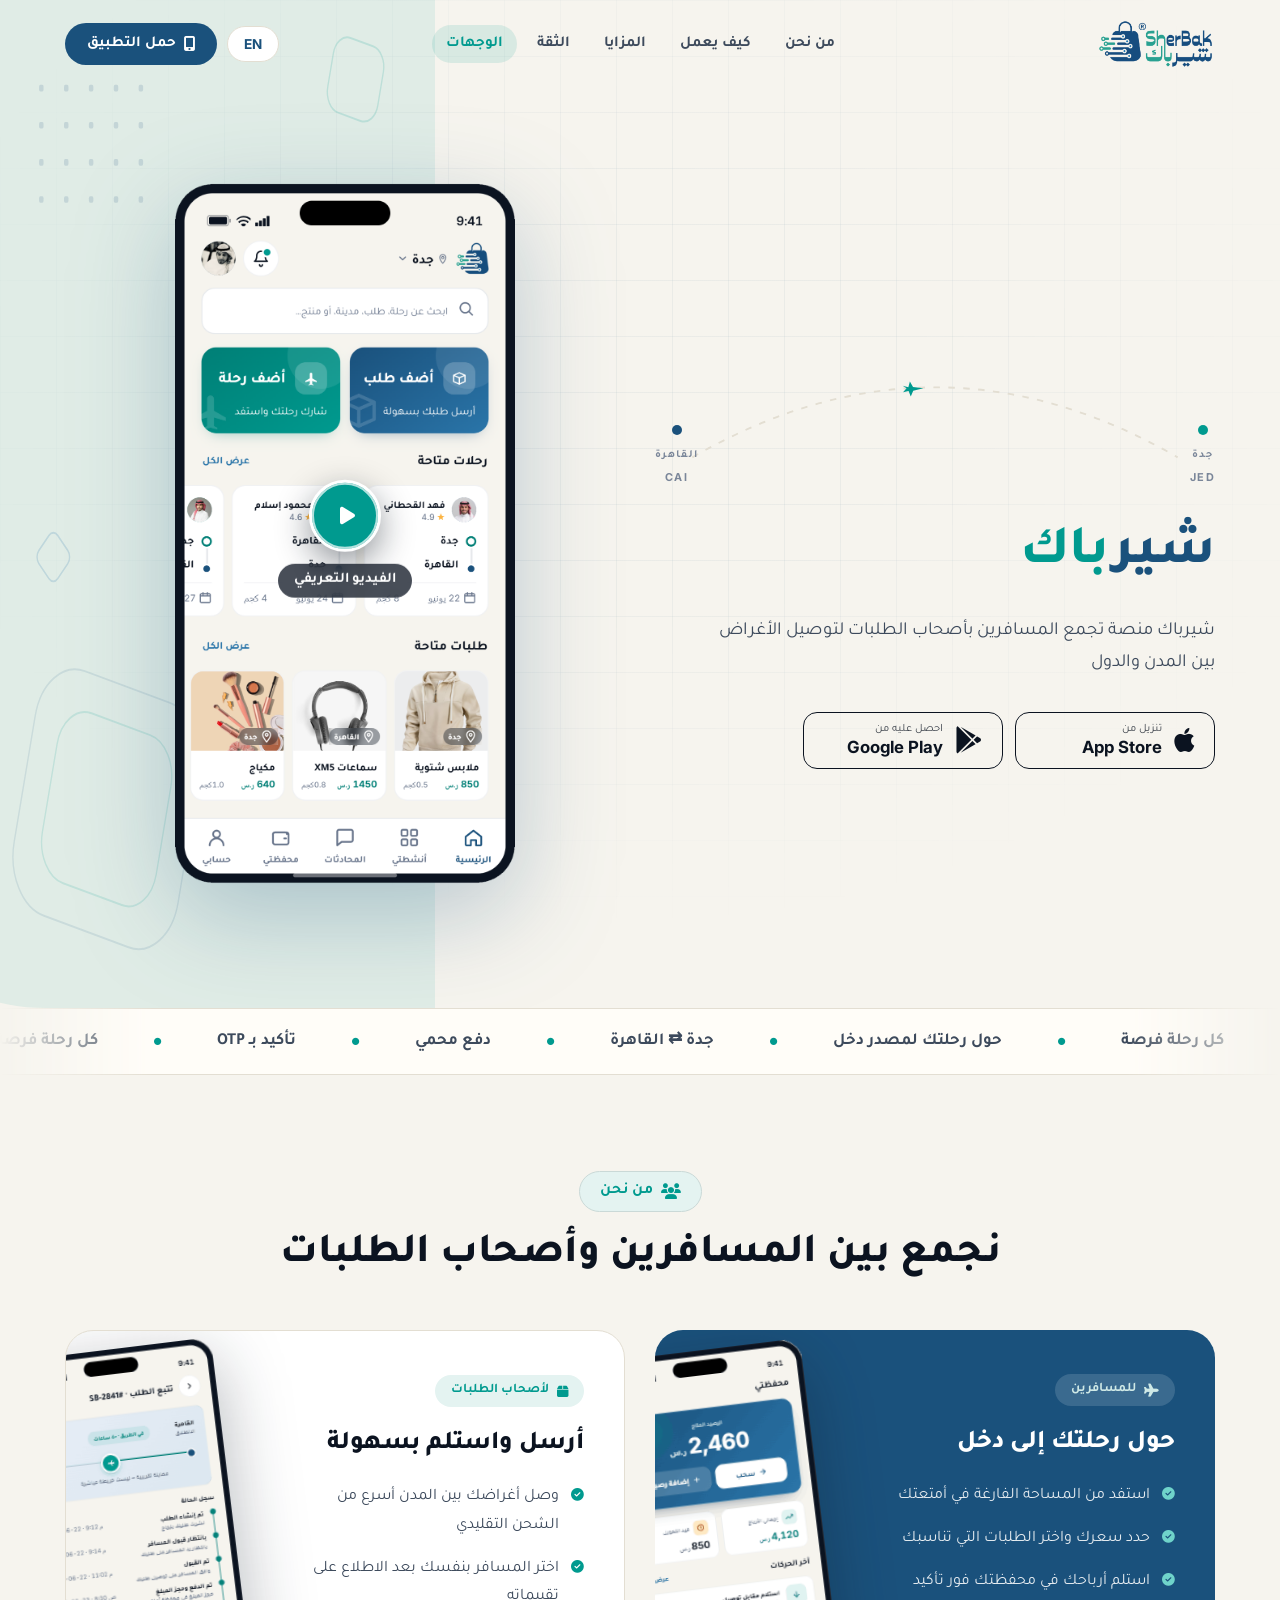
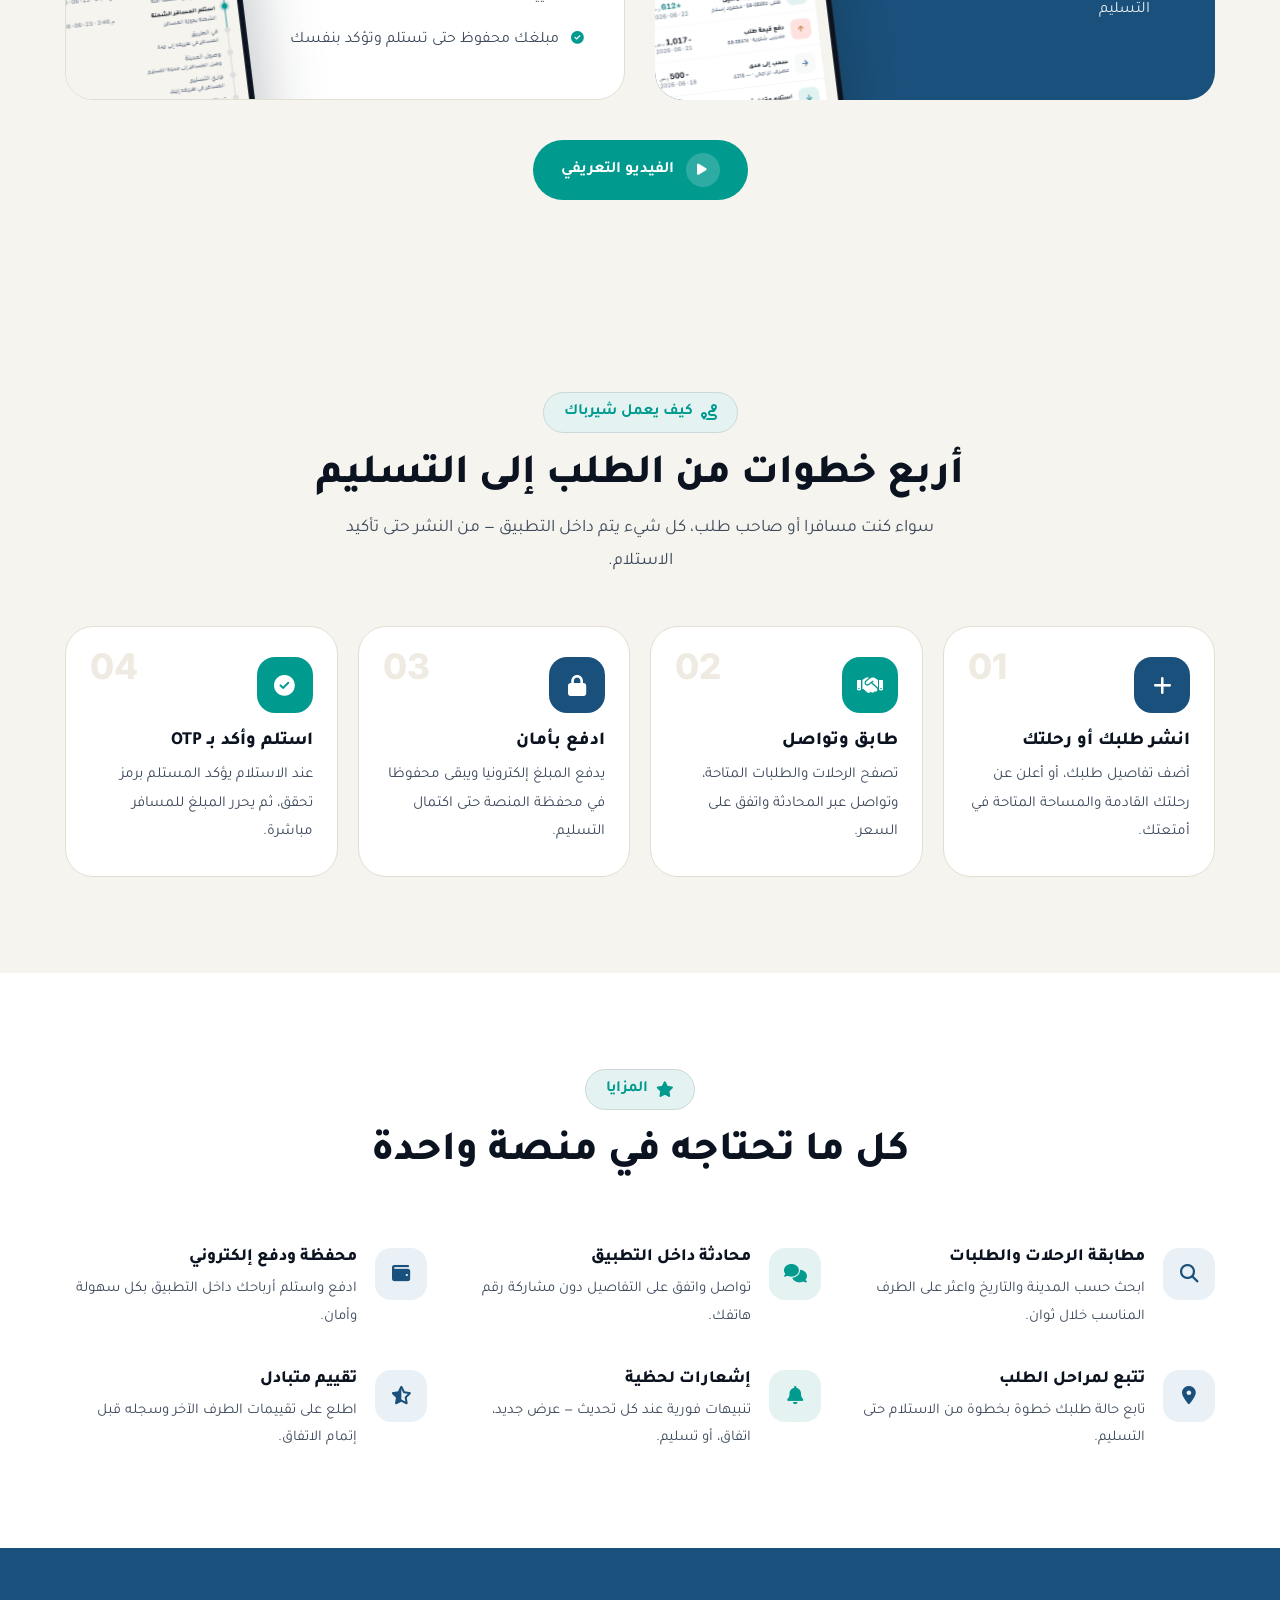
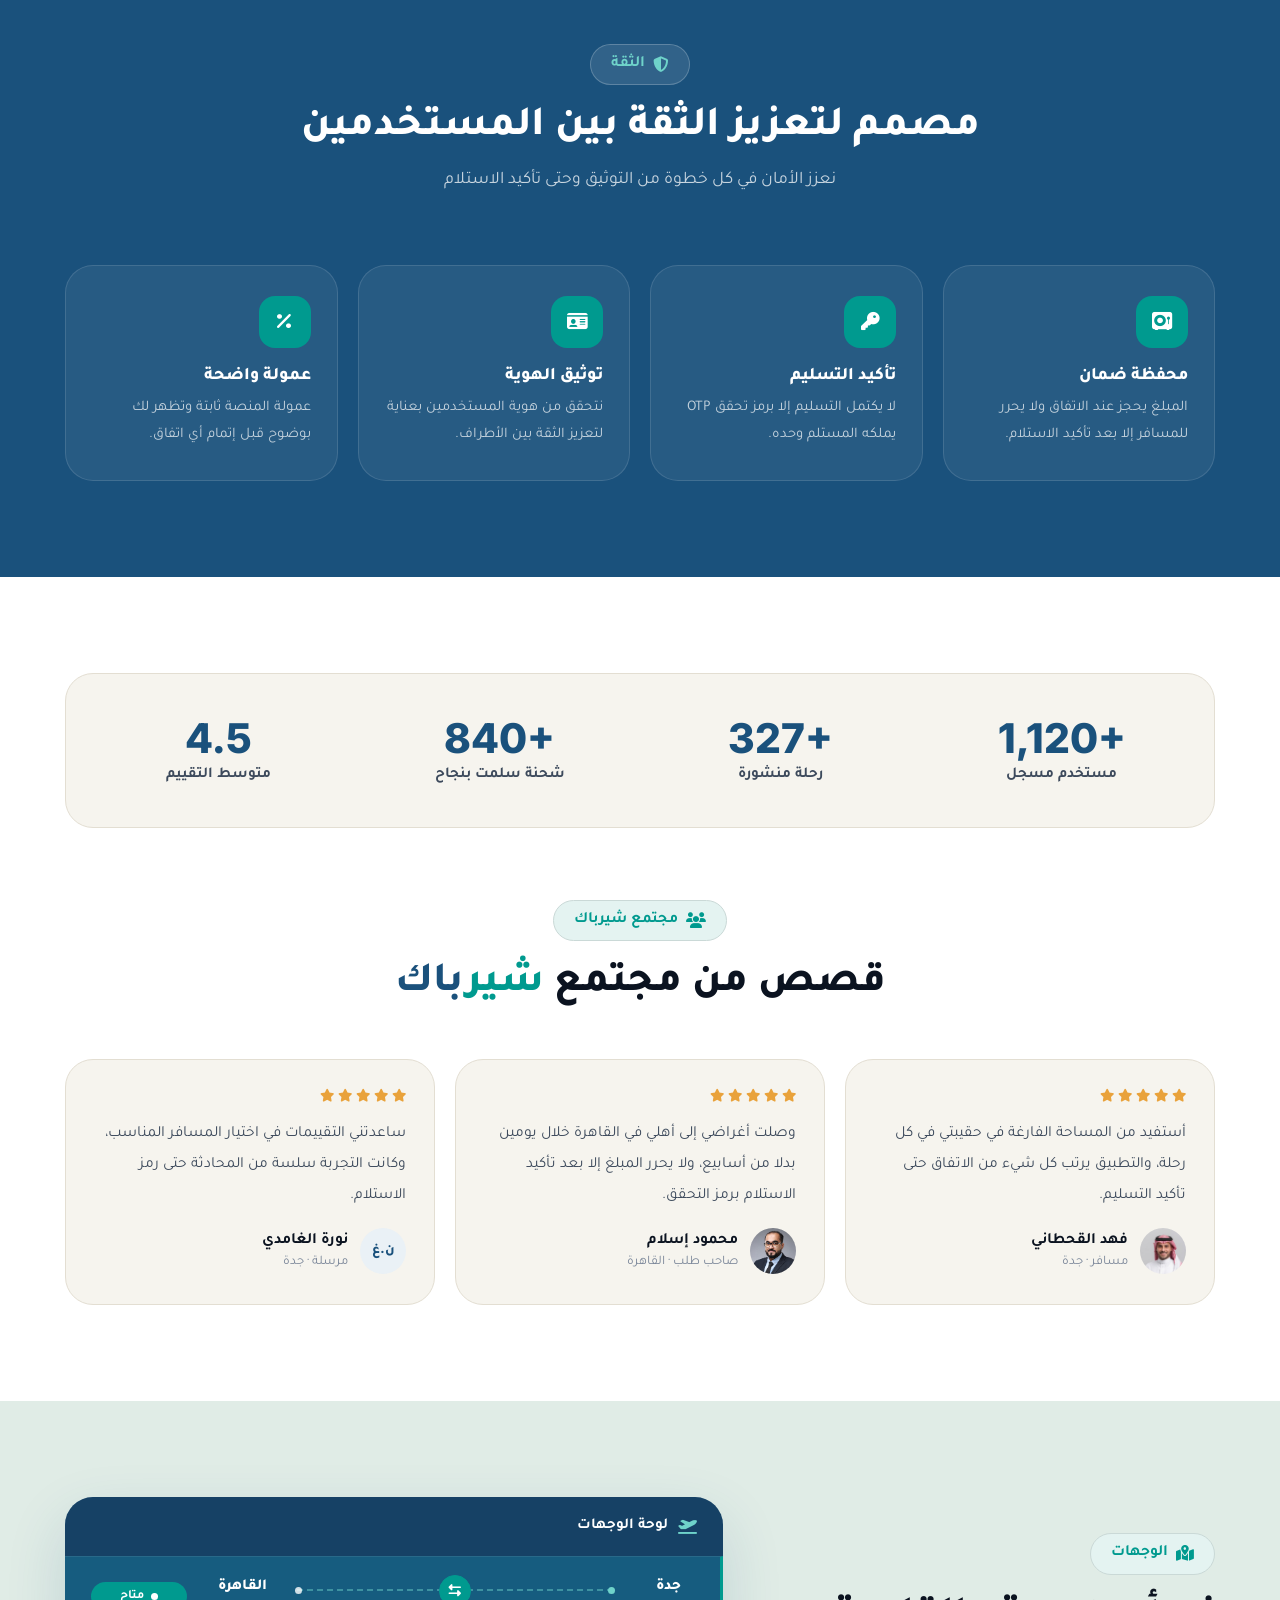
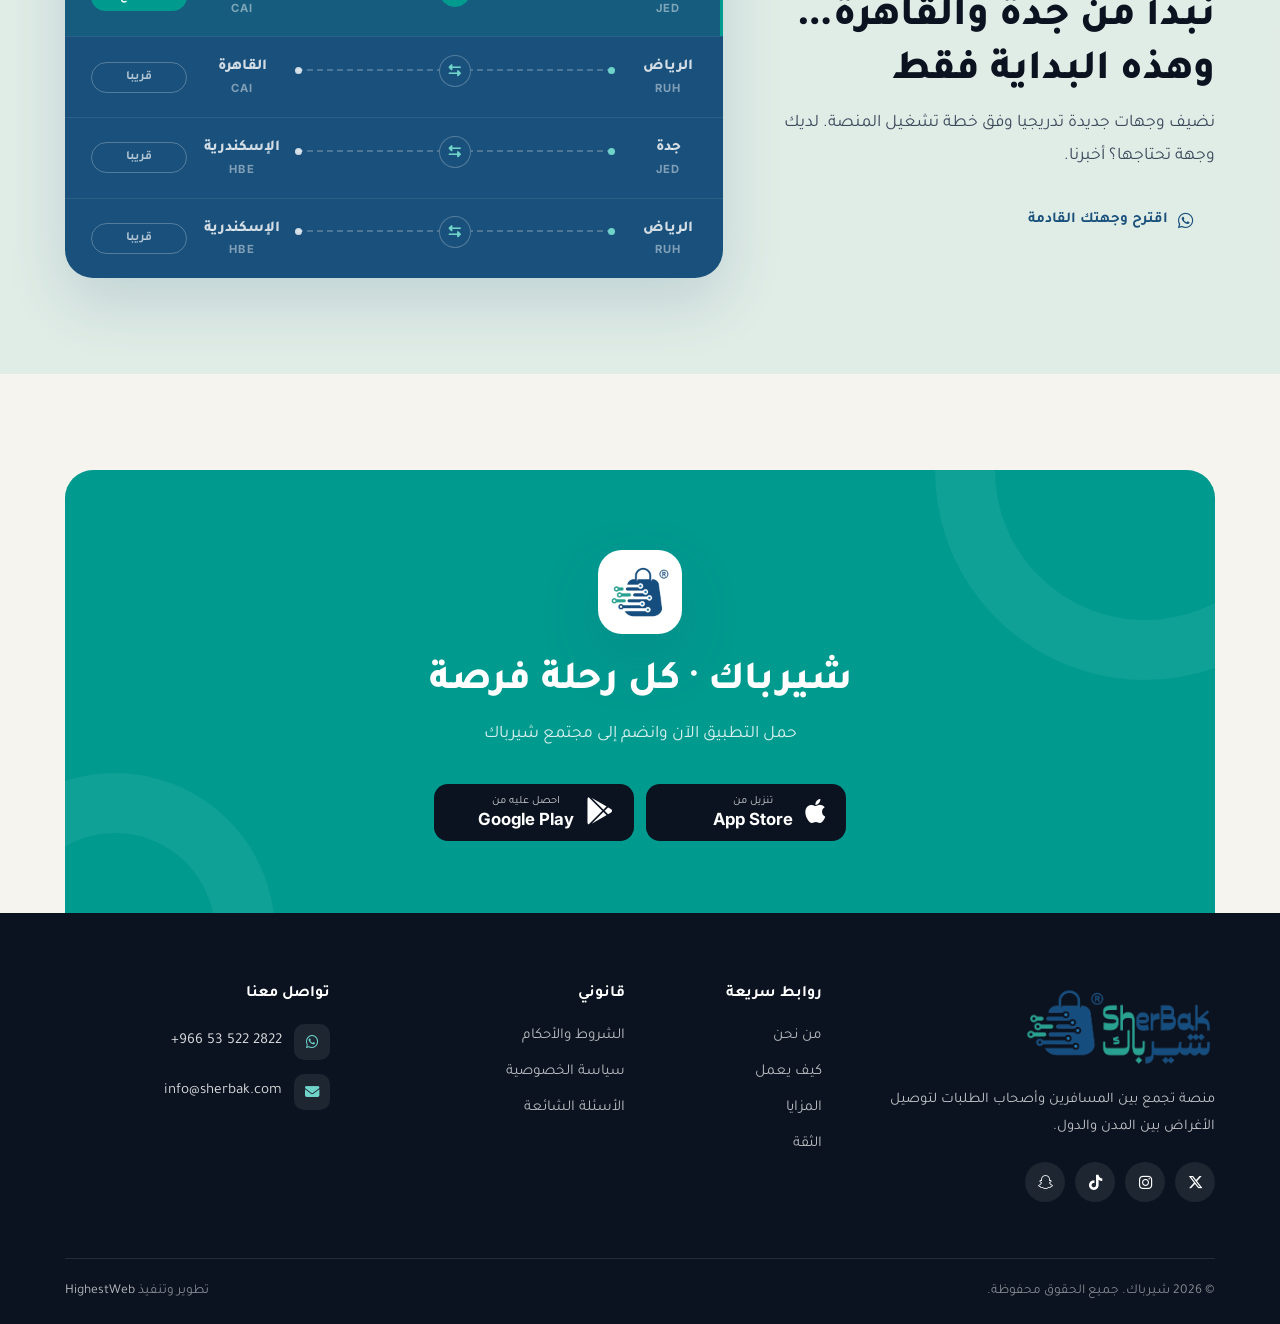
==== commit f752be61: "Fixed overflowing" ====
--- a/index.html
+++ b/index.html
@@ -22,6 +22,8 @@
   <meta name="twitter:title" content="شيرباك — كل رحلة فرصة">
   <meta name="twitter:description" content="حقيبتك فرصة دخل، طلبك يصل أسرع. جدة ⇄ القاهرة والمزيد قادم.">
   <meta name="twitter:image" content="https://sherbak.com/img/og-card.png">
+  <link rel="preload" href="img/screens/11-home.png" as="image">
+  <link rel="preload" href="fonts/tajawal/Tajawal-Regular.ttf" as="font" type="font/ttf" crossorigin>
 
   <link rel="icon" type="image/png" href="img/sherbak-icon.png">
 
@@ -29,7 +31,7 @@
   <link rel="stylesheet" href="vendor/bootstrap/css/bootstrap.min.css">
   <link rel="stylesheet" href="vendor/font-awesome/css/all.min.css">
   <link rel="stylesheet" href="css/slick.css">
-  <link rel="stylesheet" href="css/landing.css?v=11">
+  <link rel="stylesheet" href="css/landing.css?v=15">
 
   <script type="application/ld+json">
   {
@@ -59,7 +61,7 @@
 
   <template id="__bundler_thumbnail"><svg xmlns="http://www.w3.org/2000/svg" viewBox="0 0 100 100"><rect width="100" height="100" fill="#1A517C"></rect><circle cx="50" cy="50" r="26" fill="#009A8F"></circle><text x="50" y="58" font-size="22" font-weight="bold" fill="#fff" text-anchor="middle" font-family="sans-serif">شب</text></svg></template>
 
-  <div class="page-loading" id="page_loading" aria-hidden="true"><img src="img/sherbak-icon-r.png" alt=""></div>
+  <div class="page-loading" id="page_loading" aria-hidden="true"><img src="img/sherbak-icon-r.png" alt="" width="359" height="359"></div>
 
   <div class="scroll-progress"></div>
 
@@ -68,7 +70,7 @@
     <div class="container">
       <div class="nav-inner">
         <a class="brand" href="#top" aria-label="SherBak">
-          <img class="brand-full" src="img/sherbak-logo-r.png" alt="شيرباك — SherBak">
+          <img class="brand-full" src="img/sherbak-logo-r.png" alt="شيرباك — SherBak" width="863" height="376">
         </a>
 
         <div class="nav-links collapse navbar-collapse" id="navMenu">
@@ -152,7 +154,7 @@
         </div>
         <div class="col-lg-6">
           <div class="hero-phone reveal in" style="--d: 150ms;">
-            <img class="phone-img" src="img/screens/11-home.png" alt="الشاشة الرئيسية لتطبيق شيرباك">
+            <img class="phone-img" src="img/screens/11-home.png" alt="الشاشة الرئيسية لتطبيق شيرباك" width="840" height="1773">
             <button type="button" class="phone-video" data-toggle="modal" data-target="#ytPlayer">
               <span class="icon"><i class="fa-solid fa-play"></i></span>
               <span class="lbl"><span class="L ar">الفيديو التعريفي</span><span class="L en">Intro video</span></span>
@@ -192,7 +194,7 @@
                 <li><i class="fa-solid fa-circle-check"></i><span><span class="L ar">استلم أرباحك في محفظتك فور تأكيد التسليم</span><span class="L en">Get paid to your wallet the moment delivery is confirmed</span></span></li>
               </ul>
             </div>
-            <img class="aud-shot" src="img/screens/36-wallet.png" alt="شاشة المحفظة">
+            <img class="aud-shot" src="img/screens/36-wallet.png" alt="شاشة المحفظة" width="238" height="489">
           </div>
         </div>
         <div class="col-lg-6">
@@ -206,7 +208,7 @@
                 <li><i class="fa-solid fa-circle-check"></i><span><span class="L ar">مبلغك محفوظ حتى تستلم وتؤكد بنفسك</span><span class="L en">Your money is held until you receive and confirm</span></span></li>
               </ul>
             </div>
-            <img class="aud-shot" src="img/screens/26-tracking.png" alt="شاشة التتبع">
+            <img class="aud-shot" src="img/screens/26-tracking.png" alt="شاشة التتبع" width="238" height="489">
           </div>
         </div>
       </div>
@@ -382,7 +384,7 @@
             <span class="L en">Every trip, the empty space in my luggage pays off — the app handles everything from agreement to delivery confirmation.</span>
           </blockquote>
           <figcaption class="testi-person">
-            <img class="testi-avatar" src="img/avatars/fahad.jpg" alt="فهد القحطاني">
+            <img class="testi-avatar" src="img/avatars/fahad.jpg" alt="فهد القحطاني" width="200" height="200">
             <span>
               <strong><span class="L ar">فهد القحطاني</span><span class="L en">Fahad Al-Qahtani</span></strong>
               <span class="testi-role"><span class="L ar">مسافر · جدة</span><span class="L en">Traveler · Jeddah</span></span>
@@ -397,7 +399,7 @@
             <span class="L en">My items reached my family in Cairo in two days instead of weeks — and funds are only released after OTP confirmation.</span>
           </blockquote>
           <figcaption class="testi-person">
-            <img class="testi-avatar" src="img/avatars/mahmoud.jpg" alt="محمود إسلام">
+            <img class="testi-avatar" src="img/avatars/mahmoud.jpg" alt="محمود إسلام" width="319" height="319">
             <span>
               <strong><span class="L ar">محمود إسلام</span><span class="L en">Mahmoud Islam</span></strong>
               <span class="testi-role"><span class="L ar">صاحب طلب · القاهرة</span><span class="L en">Sender · Cairo</span></span>
@@ -501,7 +503,7 @@
   <section id="download" class="cta-section" data-screen-label="Download CTA">
     <div class="container">
       <div class="cta-band reveal">
-        <img class="cta-icon" src="img/sherbak-icon-r.png" alt="أيقونة شيرباك">
+        <img class="cta-icon" src="img/sherbak-icon-r.png" alt="أيقونة شيرباك" width="359" height="359">
         <h2><span class="L ar">شيرباك · كل رحلة فرصة</span><span class="L en">SherBak · Every trip is an opportunity</span></h2>
         <p><span class="L ar">حمل التطبيق الآن وانضم إلى مجتمع شيرباك</span><span class="L en">Download the app now and join the SherBak community</span></p>
         <div class="store-badges">
@@ -529,7 +531,7 @@
     <div class="container">
       <div class="row">
         <div class="col-lg-4 col-md-6 mb-5 mb-lg-0 footer-brand">
-          <img src="img/sherbak-logo-r.png" alt="شعار شيرباك">
+          <img src="img/sherbak-logo-r.png" alt="شعار شيرباك" width="863" height="376">
           <p><span class="L ar">منصة تجمع بين المسافرين وأصحاب الطلبات لتوصيل الأغراض بين المدن والدول.</span><span class="L en">A platform bringing travelers and senders together to move parcels between cities and countries.</span></p>
           <div class="social-row">
             <a href="https://x.com/sherbakapp" target="_blank" rel="noopener" aria-label="X"><i class="fa-brands fa-x-twitter"></i></a>
@@ -582,7 +584,7 @@
   <div class="soon-modal" id="soon_modal" role="dialog" aria-modal="true" aria-hidden="true">
     <div class="soon-backdrop" data-soon-close></div>
     <div class="soon-box">
-      <img src="img/sherbak-icon.png" alt="شيرباك">
+      <img src="img/sherbak-icon.png" alt="شيرباك" width="927" height="927">
       <h3><span class="L ar">قريبا على المتاجر</span><span class="L en">Coming soon to app stores</span></h3>
       <p><span class="L ar">تطبيق شيرباك في مراحله الأخيرة قبل الإطلاق على App Store و Google Play. ترقبونا!</span><span class="L en">SherBak is in its final steps before launching on the App Store and Google Play. Stay tuned!</span></p>
       <button type="button" class="soon-close" data-soon-close><span class="L ar">حسنا</span><span class="L en">OK</span></button>
--- a/css/landing.css
+++ b/css/landing.css
@@ -123,6 +123,9 @@
 html[dir="rtl"] .reveal.slide-start:not(.in) { transform: translateX(48px); }
 html[dir="rtl"] .reveal.slide-end:not(.in) { transform: translateX(-48px); }
 
+/* Contain the horizontal pre-reveal offset so it can't widen the page */
+#audiences { overflow-x: clip; }
+
 @media (prefers-reduced-motion: reduce) {
   .reveal { opacity: 1; transform: none; transition: none; }
   html { scroll-behavior: auto; }
@@ -308,7 +311,7 @@
   content: "";
   position: absolute;
   inset: 0;
-  background: url("data:image/svg+xml,<svg xmlns='http://www.w3.org/2000/svg' viewBox='0 0 1440 760' preserveAspectRatio='none'><rect x='25' y='515' width='190' height='190' rx='46' fill='none' stroke='rgba(26,81,124,0.11)' stroke-width='1.5' transform='rotate(14 120 610)'/><rect x='54' y='544' width='132' height='132' rx='32' fill='none' stroke='rgba(0,154,143,0.14)' stroke-width='1.5' transform='rotate(14 120 610)'/><rect x='371' y='31' width='58' height='58' rx='16' fill='none' stroke='rgba(0,154,143,0.16)' stroke-width='1.5' transform='rotate(14 400 60)'/><rect x='45' y='405' width='30' height='30' rx='7' fill='none' stroke='rgba(42,117,169,0.18)' stroke-width='1.5' transform='rotate(45 60 420)'/><rect x='420' y='290' width='20' height='20' rx='6' fill='none' stroke='rgba(0,154,143,0.20)' stroke-width='1.5' transform='rotate(20 430 300)'/><g fill='rgba(26,81,124,0.14)'><rect x='44' y='64' width='5' height='5' rx='1.5'/><rect x='72' y='64' width='5' height='5' rx='1.5'/><rect x='100' y='64' width='5' height='5' rx='1.5'/><rect x='128' y='64' width='5' height='5' rx='1.5'/><rect x='156' y='64' width='5' height='5' rx='1.5'/><rect x='44' y='92' width='5' height='5' rx='1.5'/><rect x='72' y='92' width='5' height='5' rx='1.5'/><rect x='100' y='92' width='5' height='5' rx='1.5'/><rect x='128' y='92' width='5' height='5' rx='1.5'/><rect x='156' y='92' width='5' height='5' rx='1.5'/><rect x='44' y='120' width='5' height='5' rx='1.5'/><rect x='72' y='120' width='5' height='5' rx='1.5'/><rect x='100' y='120' width='5' height='5' rx='1.5'/><rect x='128' y='120' width='5' height='5' rx='1.5'/><rect x='156' y='120' width='5' height='5' rx='1.5'/><rect x='44' y='148' width='5' height='5' rx='1.5'/><rect x='72' y='148' width='5' height='5' rx='1.5'/><rect x='100' y='148' width='5' height='5' rx='1.5'/><rect x='128' y='148' width='5' height='5' rx='1.5'/><rect x='156' y='148' width='5' height='5' rx='1.5'/></g><g fill='rgba(0,154,143,0.18)'><rect x='404' y='470' width='5' height='5' rx='1.5'/><rect x='432' y='470' width='5' height='5' rx='1.5'/><rect x='460' y='470' width='5' height='5' rx='1.5'/><rect x='404' y='498' width='5' height='5' rx='1.5'/><rect x='432' y='498' width='5' height='5' rx='1.5'/><rect x='460' y='498' width='5' height='5' rx='1.5'/><rect x='404' y='526' width='5' height='5' rx='1.5'/><rect x='432' y='526' width='5' height='5' rx='1.5'/><rect x='460' y='526' width='5' height='5' rx='1.5'/></g></svg>") center / 100% 100% no-repeat;
+  background: url("data:image/svg+xml,%3Csvg%20xmlns='http://www.w3.org/2000/svg'%20viewBox='0%200%201440%20760'%20preserveAspectRatio='none'%3E%3Crect%20x='25'%20y='515'%20width='190'%20height='190'%20rx='46'%20fill='none'%20stroke='rgba(26,81,124,0.11)'%20stroke-width='1.5'%20transform='rotate(14%20120%20610)'/%3E%3Crect%20x='54'%20y='544'%20width='132'%20height='132'%20rx='32'%20fill='none'%20stroke='rgba(0,154,143,0.14)'%20stroke-width='1.5'%20transform='rotate(14%20120%20610)'/%3E%3Crect%20x='371'%20y='31'%20width='58'%20height='58'%20rx='16'%20fill='none'%20stroke='rgba(0,154,143,0.16)'%20stroke-width='1.5'%20transform='rotate(14%20400%2060)'/%3E%3Crect%20x='45'%20y='405'%20width='30'%20height='30'%20rx='7'%20fill='none'%20stroke='rgba(42,117,169,0.18)'%20stroke-width='1.5'%20transform='rotate(45%2060%20420)'/%3E%3Crect%20x='420'%20y='290'%20width='20'%20height='20'%20rx='6'%20fill='none'%20stroke='rgba(0,154,143,0.20)'%20stroke-width='1.5'%20transform='rotate(20%20430%20300)'/%3E%3Cg%20fill='rgba(26,81,124,0.14)'%3E%3Crect%20x='44'%20y='64'%20width='5'%20height='5'%20rx='1.5'/%3E%3Crect%20x='72'%20y='64'%20width='5'%20height='5'%20rx='1.5'/%3E%3Crect%20x='100'%20y='64'%20width='5'%20height='5'%20rx='1.5'/%3E%3Crect%20x='128'%20y='64'%20width='5'%20height='5'%20rx='1.5'/%3E%3Crect%20x='156'%20y='64'%20width='5'%20height='5'%20rx='1.5'/%3E%3Crect%20x='44'%20y='92'%20width='5'%20height='5'%20rx='1.5'/%3E%3Crect%20x='72'%20y='92'%20width='5'%20height='5'%20rx='1.5'/%3E%3Crect%20x='100'%20y='92'%20width='5'%20height='5'%20rx='1.5'/%3E%3Crect%20x='128'%20y='92'%20width='5'%20height='5'%20rx='1.5'/%3E%3Crect%20x='156'%20y='92'%20width='5'%20height='5'%20rx='1.5'/%3E%3Crect%20x='44'%20y='120'%20width='5'%20height='5'%20rx='1.5'/%3E%3Crect%20x='72'%20y='120'%20width='5'%20height='5'%20rx='1.5'/%3E%3Crect%20x='100'%20y='120'%20width='5'%20height='5'%20rx='1.5'/%3E%3Crect%20x='128'%20y='120'%20width='5'%20height='5'%20rx='1.5'/%3E%3Crect%20x='156'%20y='120'%20width='5'%20height='5'%20rx='1.5'/%3E%3Crect%20x='44'%20y='148'%20width='5'%20height='5'%20rx='1.5'/%3E%3Crect%20x='72'%20y='148'%20width='5'%20height='5'%20rx='1.5'/%3E%3Crect%20x='100'%20y='148'%20width='5'%20height='5'%20rx='1.5'/%3E%3Crect%20x='128'%20y='148'%20width='5'%20height='5'%20rx='1.5'/%3E%3Crect%20x='156'%20y='148'%20width='5'%20height='5'%20rx='1.5'/%3E%3C/g%3E%3Cg%20fill='rgba(0,154,143,0.18)'%3E%3Crect%20x='404'%20y='470'%20width='5'%20height='5'%20rx='1.5'/%3E%3Crect%20x='432'%20y='470'%20width='5'%20height='5'%20rx='1.5'/%3E%3Crect%20x='460'%20y='470'%20width='5'%20height='5'%20rx='1.5'/%3E%3Crect%20x='404'%20y='498'%20width='5'%20height='5'%20rx='1.5'/%3E%3Crect%20x='432'%20y='498'%20width='5'%20height='5'%20rx='1.5'/%3E%3Crect%20x='460'%20y='498'%20width='5'%20height='5'%20rx='1.5'/%3E%3Crect%20x='404'%20y='526'%20width='5'%20height='5'%20rx='1.5'/%3E%3Crect%20x='432'%20y='526'%20width='5'%20height='5'%20rx='1.5'/%3E%3Crect%20x='460'%20y='526'%20width='5'%20height='5'%20rx='1.5'/%3E%3C/g%3E%3C/svg%3E") center / 100% 100% no-repeat;
   z-index: 0;
 }
 
@@ -554,6 +557,7 @@
   bottom: -70px;
   inset-inline-end: -34px;
   width: 205px;
+  height: auto;
   transform: rotate(-7deg);
   transition: transform 0.5s cubic-bezier(0.22, 1, 0.36, 1);
   filter: drop-shadow(0 18px 34px rgba(11, 19, 32, 0.3));
@@ -973,7 +977,7 @@
   margin-bottom: 1.25rem;
 }
 
-.footer-brand img { height: 84px; margin-bottom: 1.125rem; }
+.footer-brand img { height: 84px; width: auto; margin-bottom: 1.125rem; }
 .footer-tagline { font-weight: 700; color: #fff; margin-bottom: 0.5rem; }
 .footer p { line-height: 1.9; font-size: 0.92rem; }
 .footer-links { list-style: none; padding: 0; margin: 0; }
@@ -1466,7 +1470,7 @@
   .hero { padding: 8.75rem 0 5rem; }
   .hero::before { display: none; }
 
-  .hero::after { background: url("data:image/svg+xml,<svg xmlns='http://www.w3.org/2000/svg' viewBox='0 0 430 780' preserveAspectRatio='none'><rect x='-35' y='615' width='150' height='150' rx='38' fill='none' stroke='rgba(26,81,124,0.11)' stroke-width='1.5' transform='rotate(14 40 690)'/><rect x='-12' y='638' width='104' height='104' rx='26' fill='none' stroke='rgba(0,154,143,0.14)' stroke-width='1.5' transform='rotate(14 40 690)'/><rect x='22' y='126' width='44' height='44' rx='13' fill='none' stroke='rgba(0,154,143,0.15)' stroke-width='1.5' transform='rotate(14 44 148)'/><rect x='372' y='598' width='24' height='24' rx='6' fill='none' stroke='rgba(42,117,169,0.18)' stroke-width='1.5' transform='rotate(45 384 610)'/><g fill='rgba(0,154,143,0.17)'><rect x='322' y='144' width='5' height='5' rx='1.5'/><rect x='346' y='144' width='5' height='5' rx='1.5'/><rect x='370' y='144' width='5' height='5' rx='1.5'/><rect x='322' y='168' width='5' height='5' rx='1.5'/><rect x='346' y='168' width='5' height='5' rx='1.5'/><rect x='370' y='168' width='5' height='5' rx='1.5'/><rect x='322' y='192' width='5' height='5' rx='1.5'/><rect x='346' y='192' width='5' height='5' rx='1.5'/><rect x='370' y='192' width='5' height='5' rx='1.5'/></g><g fill='rgba(26,81,124,0.13)'><rect x='24' y='330' width='5' height='5' rx='1.5'/><rect x='48' y='330' width='5' height='5' rx='1.5'/><rect x='72' y='330' width='5' height='5' rx='1.5'/><rect x='24' y='354' width='5' height='5' rx='1.5'/><rect x='48' y='354' width='5' height='5' rx='1.5'/><rect x='72' y='354' width='5' height='5' rx='1.5'/><rect x='24' y='378' width='5' height='5' rx='1.5'/><rect x='48' y='378' width='5' height='5' rx='1.5'/><rect x='72' y='378' width='5' height='5' rx='1.5'/><rect x='24' y='402' width='5' height='5' rx='1.5'/><rect x='48' y='402' width='5' height='5' rx='1.5'/><rect x='72' y='402' width='5' height='5' rx='1.5'/></g></svg>") center / 100% 100% no-repeat; }
+  .hero::after { background: url("data:image/svg+xml,%3Csvg%20xmlns='http://www.w3.org/2000/svg'%20viewBox='0%200%20430%20780'%20preserveAspectRatio='none'%3E%3Crect%20x='-35'%20y='615'%20width='150'%20height='150'%20rx='38'%20fill='none'%20stroke='rgba(26,81,124,0.11)'%20stroke-width='1.5'%20transform='rotate(14%2040%20690)'/%3E%3Crect%20x='-12'%20y='638'%20width='104'%20height='104'%20rx='26'%20fill='none'%20stroke='rgba(0,154,143,0.14)'%20stroke-width='1.5'%20transform='rotate(14%2040%20690)'/%3E%3Crect%20x='22'%20y='126'%20width='44'%20height='44'%20rx='13'%20fill='none'%20stroke='rgba(0,154,143,0.15)'%20stroke-width='1.5'%20transform='rotate(14%2044%20148)'/%3E%3Crect%20x='372'%20y='598'%20width='24'%20height='24'%20rx='6'%20fill='none'%20stroke='rgba(42,117,169,0.18)'%20stroke-width='1.5'%20transform='rotate(45%20384%20610)'/%3E%3Cg%20fill='rgba(0,154,143,0.17)'%3E%3Crect%20x='322'%20y='144'%20width='5'%20height='5'%20rx='1.5'/%3E%3Crect%20x='346'%20y='144'%20width='5'%20height='5'%20rx='1.5'/%3E%3Crect%20x='370'%20y='144'%20width='5'%20height='5'%20rx='1.5'/%3E%3Crect%20x='322'%20y='168'%20width='5'%20height='5'%20rx='1.5'/%3E%3Crect%20x='346'%20y='168'%20width='5'%20height='5'%20rx='1.5'/%3E%3Crect%20x='370'%20y='168'%20width='5'%20height='5'%20rx='1.5'/%3E%3Crect%20x='322'%20y='192'%20width='5'%20height='5'%20rx='1.5'/%3E%3Crect%20x='346'%20y='192'%20width='5'%20height='5'%20rx='1.5'/%3E%3Crect%20x='370'%20y='192'%20width='5'%20height='5'%20rx='1.5'/%3E%3C/g%3E%3Cg%20fill='rgba(26,81,124,0.13)'%3E%3Crect%20x='24'%20y='330'%20width='5'%20height='5'%20rx='1.5'/%3E%3Crect%20x='48'%20y='330'%20width='5'%20height='5'%20rx='1.5'/%3E%3Crect%20x='72'%20y='330'%20width='5'%20height='5'%20rx='1.5'/%3E%3Crect%20x='24'%20y='354'%20width='5'%20height='5'%20rx='1.5'/%3E%3Crect%20x='48'%20y='354'%20width='5'%20height='5'%20rx='1.5'/%3E%3Crect%20x='72'%20y='354'%20width='5'%20height='5'%20rx='1.5'/%3E%3Crect%20x='24'%20y='378'%20width='5'%20height='5'%20rx='1.5'/%3E%3Crect%20x='48'%20y='378'%20width='5'%20height='5'%20rx='1.5'/%3E%3Crect%20x='72'%20y='378'%20width='5'%20height='5'%20rx='1.5'/%3E%3Crect%20x='24'%20y='402'%20width='5'%20height='5'%20rx='1.5'/%3E%3Crect%20x='48'%20y='402'%20width='5'%20height='5'%20rx='1.5'/%3E%3Crect%20x='72'%20y='402'%20width='5'%20height='5'%20rx='1.5'/%3E%3C/g%3E%3C/svg%3E") center / 100% 100% no-repeat; }
 
   .hero-grid-fx {
     -webkit-mask-image: radial-gradient(ellipse 90% 55% at 50% 30%, #000 25%, transparent 80%);
@@ -1493,7 +1497,7 @@
 
   .hero-headline { font-size: 2rem; }
   .hero { padding: 7.5rem 0 4rem; }
-  .hero::after { background: url("data:image/svg+xml,<svg xmlns='http://www.w3.org/2000/svg' viewBox='0 0 430 780' preserveAspectRatio='none'><rect x='-35' y='615' width='150' height='150' rx='38' fill='none' stroke='rgba(26,81,124,0.11)' stroke-width='1.5' transform='rotate(14 40 690)'/><rect x='-12' y='638' width='104' height='104' rx='26' fill='none' stroke='rgba(0,154,143,0.14)' stroke-width='1.5' transform='rotate(14 40 690)'/><rect x='384' y='510' width='24' height='24' rx='6' fill='none' stroke='rgba(42,117,169,0.16)' stroke-width='1.5' transform='rotate(45 396 522)'/><g fill='rgba(26,81,124,0.10)'><rect x='16' y='430' width='5' height='5' rx='1.5'/><rect x='40' y='430' width='5' height='5' rx='1.5'/><rect x='16' y='454' width='5' height='5' rx='1.5'/><rect x='40' y='454' width='5' height='5' rx='1.5'/></g></svg>") center / 100% 100% no-repeat; }
+  .hero::after { background: url("data:image/svg+xml,%3Csvg%20xmlns='http://www.w3.org/2000/svg'%20viewBox='0%200%20430%20780'%20preserveAspectRatio='none'%3E%3Crect%20x='-35'%20y='615'%20width='150'%20height='150'%20rx='38'%20fill='none'%20stroke='rgba(26,81,124,0.11)'%20stroke-width='1.5'%20transform='rotate(14%2040%20690)'/%3E%3Crect%20x='-12'%20y='638'%20width='104'%20height='104'%20rx='26'%20fill='none'%20stroke='rgba(0,154,143,0.14)'%20stroke-width='1.5'%20transform='rotate(14%2040%20690)'/%3E%3Crect%20x='384'%20y='510'%20width='24'%20height='24'%20rx='6'%20fill='none'%20stroke='rgba(42,117,169,0.16)'%20stroke-width='1.5'%20transform='rotate(45%20396%20522)'/%3E%3Cg%20fill='rgba(26,81,124,0.10)'%3E%3Crect%20x='16'%20y='430'%20width='5'%20height='5'%20rx='1.5'/%3E%3Crect%20x='40'%20y='430'%20width='5'%20height='5'%20rx='1.5'/%3E%3Crect%20x='16'%20y='454'%20width='5'%20height='5'%20rx='1.5'/%3E%3Crect%20x='40'%20y='454'%20width='5'%20height='5'%20rx='1.5'/%3E%3C/g%3E%3C/svg%3E") center / 100% 100% no-repeat; }
   .hero-phone .phone-img { width: min(280px, 88%); }
   .stats-row { gap: 1.125rem 0.75rem; padding: 1.75rem 1rem; margin-bottom: 3.5rem; }
   .board-head, .board-row { padding-inline: 0.75rem 1.125rem; }
@@ -1545,7 +1549,7 @@
   box-shadow: var(--shadow-lg);
 }
 
-.soon-box img { width: 64px; border-radius: 16px; margin-bottom: 1.125rem; }
+.soon-box img { width: 64px; height: auto; border-radius: 16px; margin-bottom: 1.125rem; }
 .soon-box h3 { font-size: 1.35rem; margin-bottom: 0.625rem; }
 .soon-box p { color: var(--ink-2); line-height: 1.9; font-size: 0.97rem; margin-bottom: 1.5rem; }
 
@@ -1584,7 +1588,7 @@
   transition: opacity 0.5s ease, visibility 0.5s ease;
 }
 
-.page-loading img { width: 88px; }
+.page-loading img { width: 88px; height: auto; }
 
 .page-loading.hide { opacity: 0; visibility: hidden; }
 
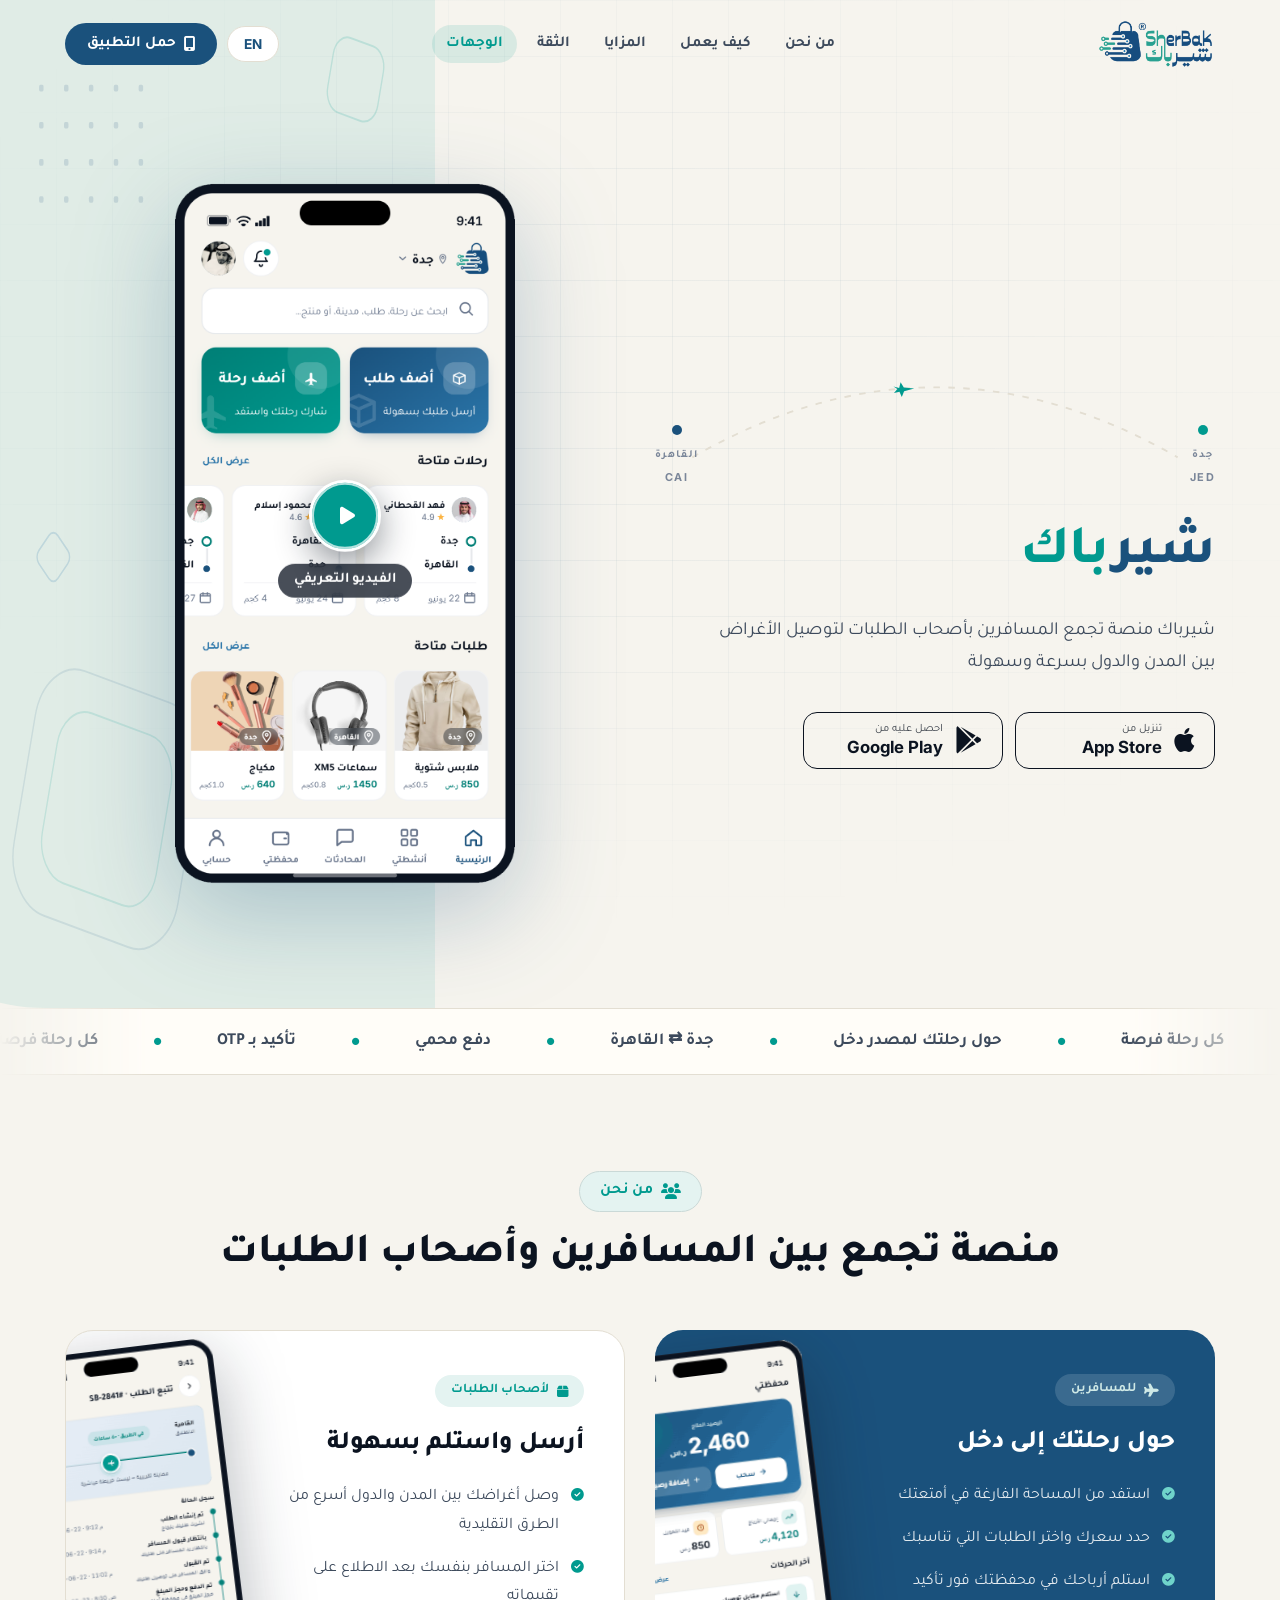
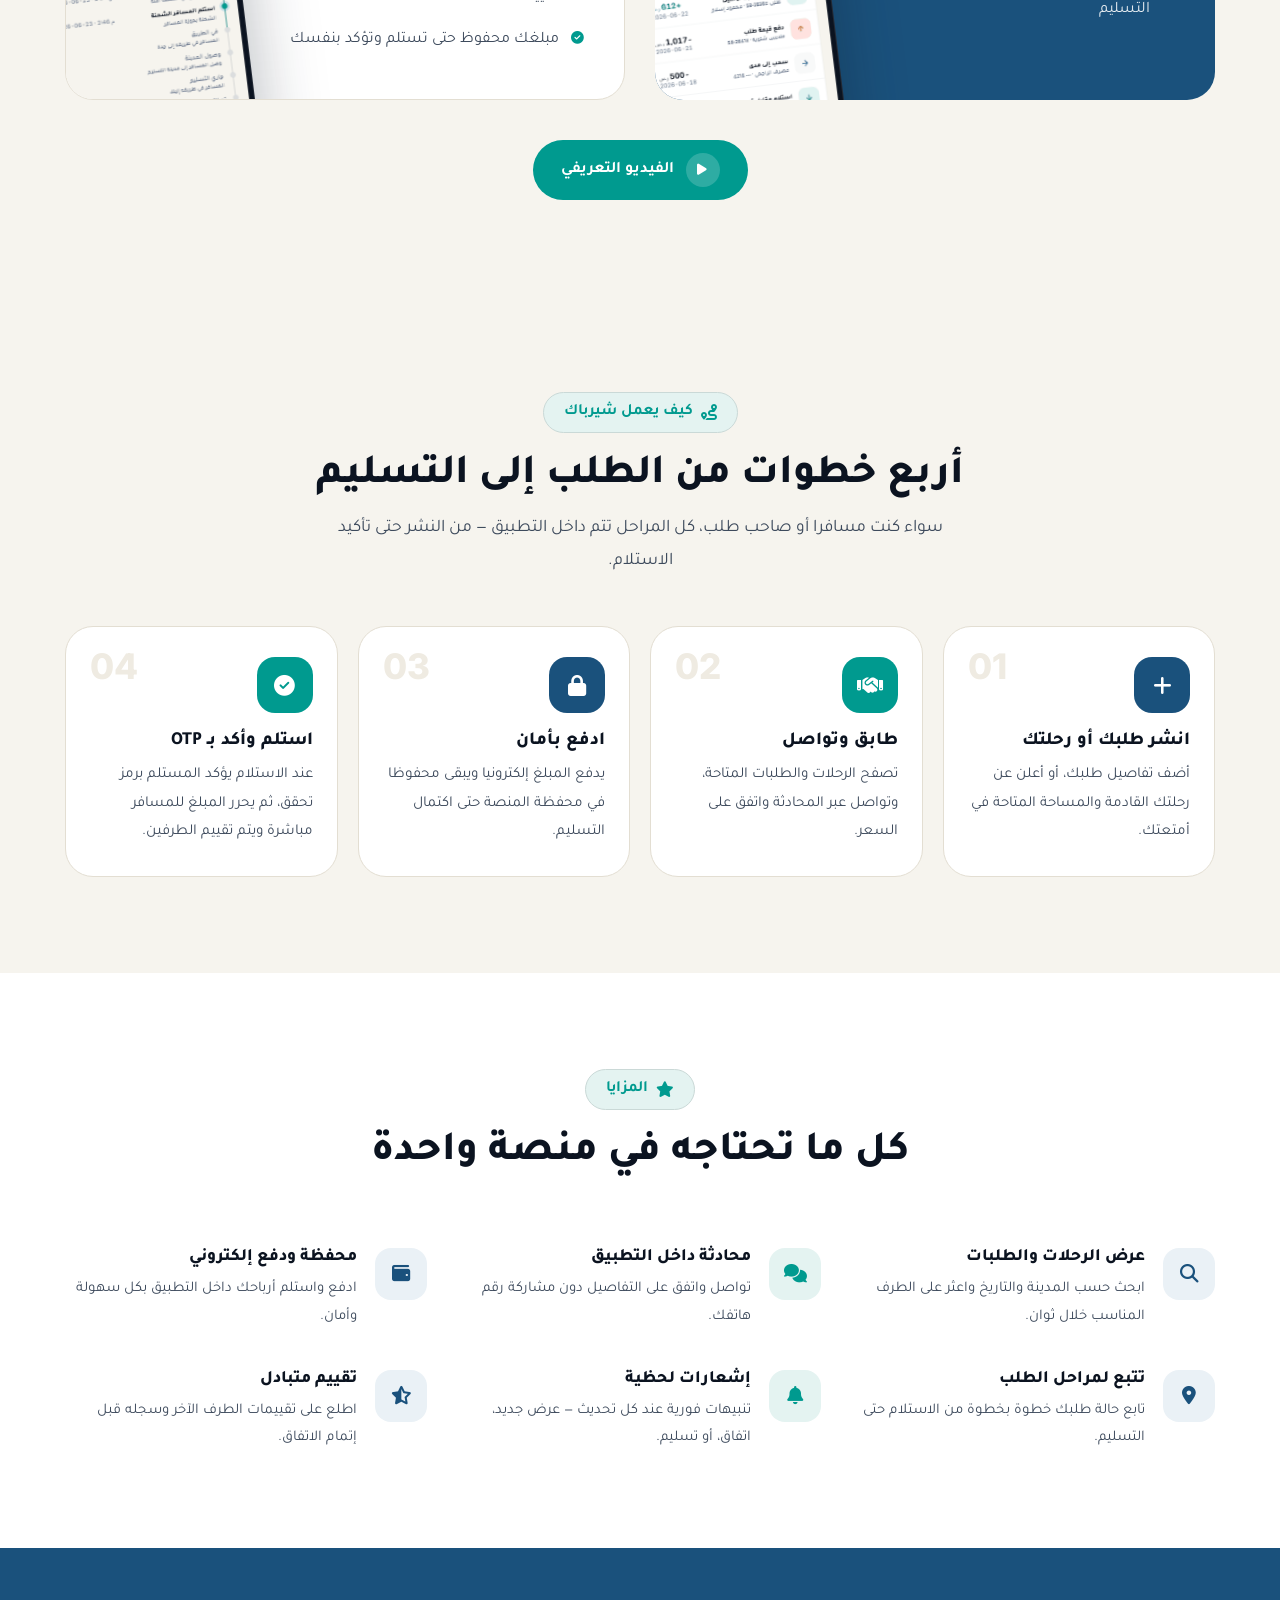
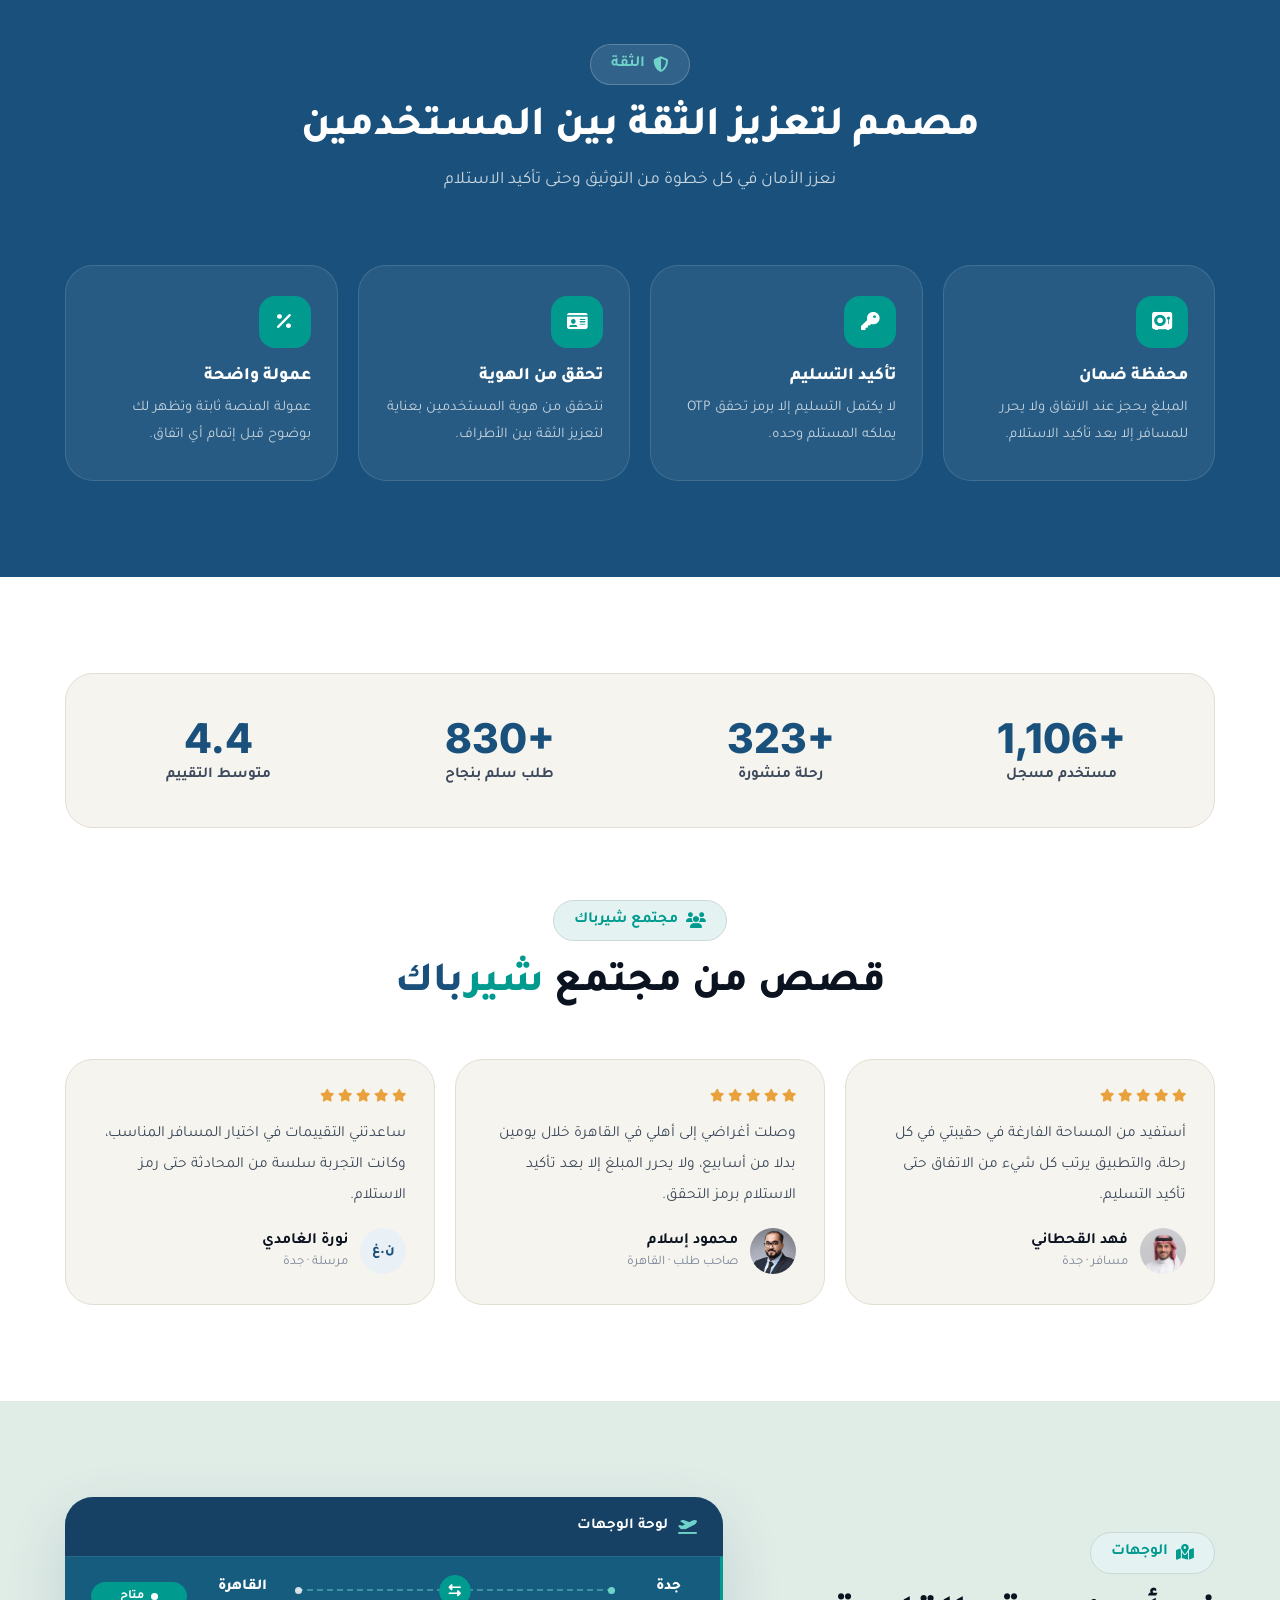
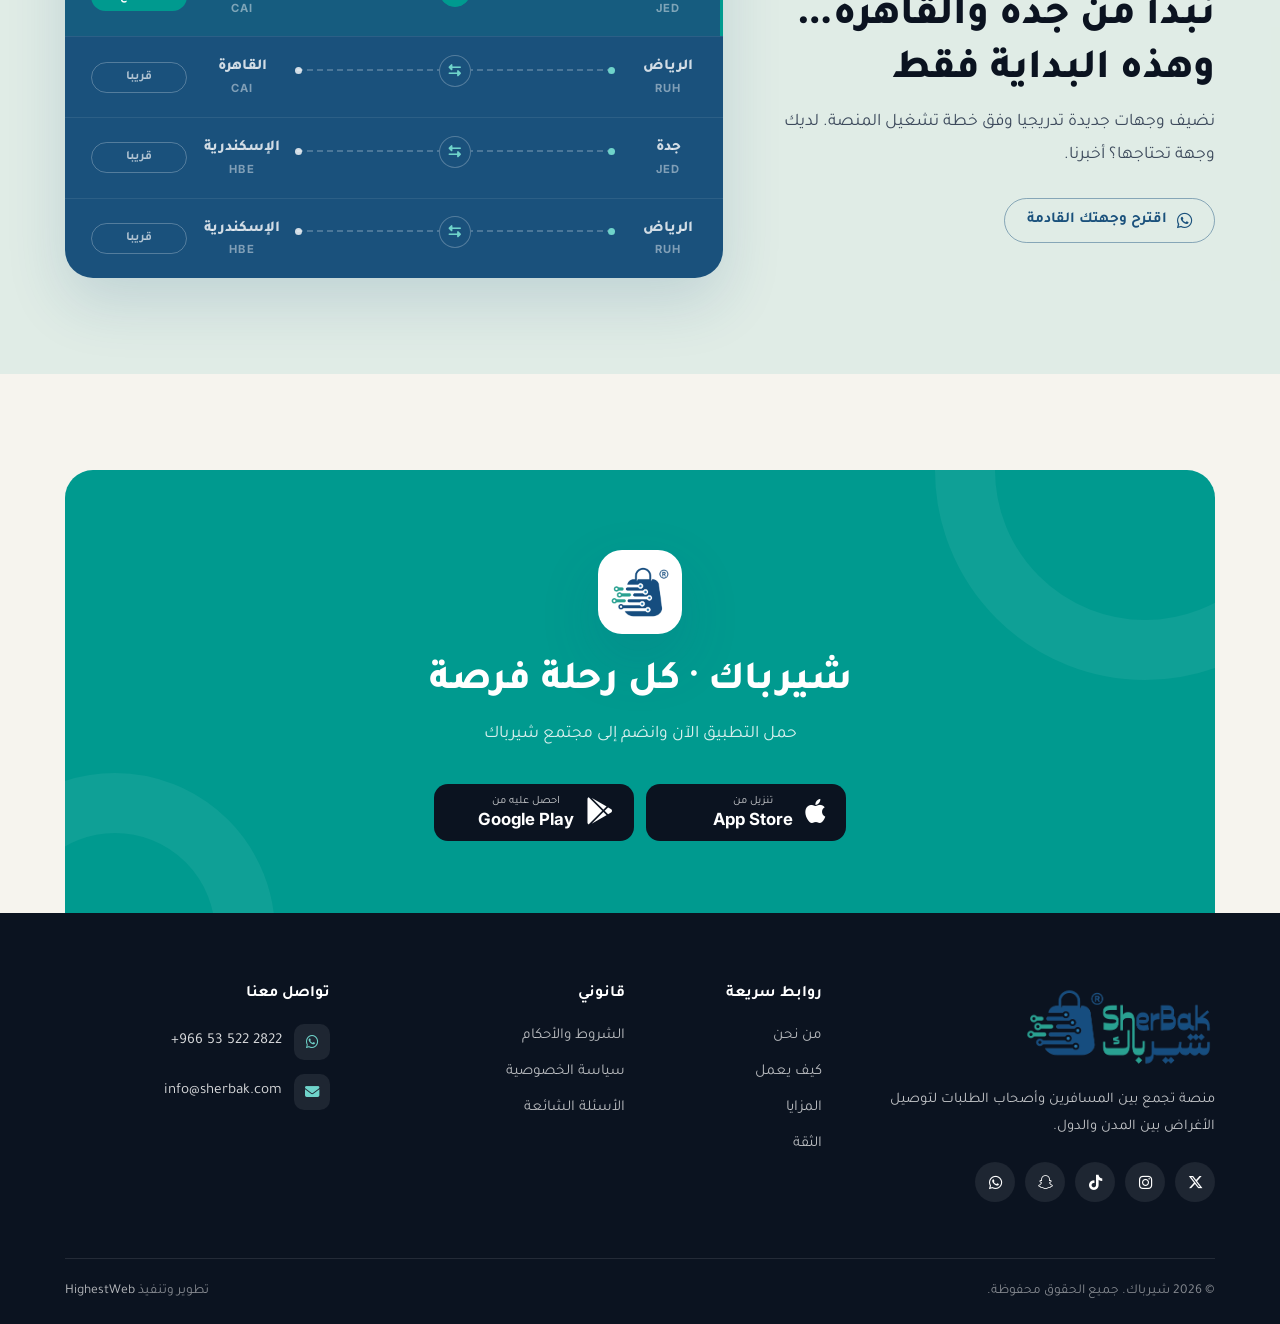
==== commit 0531a7ea: "Changed texts" ====
--- a/index.html
+++ b/index.html
@@ -31,7 +31,7 @@
   <link rel="stylesheet" href="vendor/bootstrap/css/bootstrap.min.css">
   <link rel="stylesheet" href="vendor/font-awesome/css/all.min.css">
   <link rel="stylesheet" href="css/slick.css">
-  <link rel="stylesheet" href="css/landing.css?v=15">
+  <link rel="stylesheet" href="css/landing.css?v=16">
 
   <script type="application/ld+json">
   {
@@ -131,8 +131,8 @@
           </div>
             <h1 class="hero-headline"><span class="hero-rotator" id="hero_rotator"></span></h1>
             <p class="hero-body">
-              <span class="L ar">شيرباك منصة تجمع المسافرين بأصحاب الطلبات لتوصيل الأغراض بين المدن والدول</span>
-              <span class="L en">SherBak is a platform bringing travelers and senders together to move parcels between cities and countries</span>
+              <span class="L ar">شيرباك منصة تجمع المسافرين بأصحاب الطلبات لتوصيل الأغراض بين المدن والدول بسرعة وسهولة</span>
+              <span class="L en">SherBak is a platform bringing travelers and senders together to move parcels between cities and countries, quickly and easily</span>
             </p>
             <div class="store-badges">
               <a class="store-badge" href="#" data-store-soon>
@@ -180,7 +180,7 @@
     <div class="container">
       <div class="section-head center reveal">
         <span class="eyebrow"><i class="fa-solid fa-users"></i><span class="L ar">من نحن</span><span class="L en">About us</span></span>
-        <h2 class="section-title"><span class="L ar">نجمع بين المسافرين وأصحاب الطلبات</span><span class="L en">Bringing travelers and senders together</span></h2>
+        <h2 class="section-title"><span class="L ar">منصة تجمع بين المسافرين وأصحاب الطلبات</span><span class="L en">A platform bringing travelers and senders together</span></h2>
       </div>
       <div class="row">
         <div class="col-lg-6 mb-4 mb-lg-0">
@@ -203,7 +203,7 @@
             <div class="aud-body">
               <h3><span class="L ar">أرسل واستلم بسهولة</span><span class="L en">Send and receive with ease</span></h3>
               <ul class="aud-list">
-                <li><i class="fa-solid fa-circle-check"></i><span><span class="L ar">وصل أغراضك بين المدن أسرع من الشحن التقليدي</span><span class="L en">Move items between cities faster than traditional shipping</span></span></li>
+                <li><i class="fa-solid fa-circle-check"></i><span><span class="L ar">وصل أغراضك بين المدن والدول أسرع من الطرق التقليدية</span><span class="L en">Move items between cities and countries faster than traditional methods</span></span></li>
                 <li><i class="fa-solid fa-circle-check"></i><span><span class="L ar">اختر المسافر بنفسك بعد الاطلاع على تقييماته</span><span class="L en">Choose your traveler yourself after reviewing their ratings</span></span></li>
                 <li><i class="fa-solid fa-circle-check"></i><span><span class="L ar">مبلغك محفوظ حتى تستلم وتؤكد بنفسك</span><span class="L en">Your money is held until you receive and confirm</span></span></li>
               </ul>
@@ -228,7 +228,7 @@
       <div class="section-head center reveal">
         <span class="eyebrow"><i class="fa-solid fa-route"></i><span class="L ar">كيف يعمل شيرباك</span><span class="L en">How SherBak works</span></span>
         <h2 class="section-title"><span class="L ar">أربع خطوات من الطلب إلى التسليم</span><span class="L en">Four steps from request to delivery</span></h2>
-        <p class="section-lead"><span class="L ar">سواء كنت مسافرا أو صاحب طلب، كل شيء يتم داخل التطبيق — من النشر حتى تأكيد الاستلام.</span><span class="L en">Traveler or sender, everything happens in the app — from posting to confirmed hand-off.</span></p>
+        <p class="section-lead"><span class="L ar">سواء كنت مسافرا أو صاحب طلب، كل المراحل تتم داخل التطبيق — من النشر حتى تأكيد الاستلام.</span><span class="L en">Traveler or sender, everything happens in the app — from posting to confirmed hand-off.</span></p>
       </div>
 
       <div class="steps-grid">
@@ -254,7 +254,7 @@
           <span class="step-num">04</span>
           <span class="step-icon"><i class="fa-solid fa-circle-check"></i></span>
           <h3><span class="L ar">استلم وأكد بـ OTP</span><span class="L en">Receive and confirm via OTP</span></h3>
-          <p><span class="L ar">عند الاستلام يؤكد المستلم برمز تحقق، ثم يحرر المبلغ للمسافر مباشرة.</span><span class="L en">At hand-off the receiver confirms with a one-time code, and funds are released to the traveler.</span></p>
+          <p><span class="L ar">عند الاستلام يؤكد المستلم برمز تحقق، ثم يحرر المبلغ للمسافر مباشرة ويتم تقييم الطرفين.</span><span class="L en">At hand-off the receiver confirms with a one-time code, funds are released to the traveler, and both parties rate each other.</span></p>
         </div>
       </div>
     </div>
@@ -272,7 +272,7 @@
         <div class="feature reveal">
           <span class="feature-icon"><i class="fa-solid fa-magnifying-glass"></i></span>
           <div>
-            <h3><span class="L ar">مطابقة الرحلات والطلبات</span><span class="L en">Trip &amp; request matching</span></h3>
+            <h3><span class="L ar">عرض الرحلات والطلبات</span><span class="L en">Browse trips &amp; requests</span></h3>
             <p><span class="L ar">ابحث حسب المدينة والتاريخ واعثر على الطرف المناسب خلال ثوان.</span><span class="L en">Search by city and date to find the right match in seconds.</span></p>
           </div>
         </div>
@@ -337,7 +337,7 @@
         </div>
         <div class="trust-card reveal" style="--d: 180ms;">
           <span class="trust-icon"><i class="fa-solid fa-id-card"></i></span>
-          <h3><span class="L ar">توثيق الهوية</span><span class="L en">Identity verification</span></h3>
+          <h3><span class="L ar">تحقق من الهوية</span><span class="L en">Identity verification</span></h3>
           <p><span class="L ar">نتحقق من هوية المستخدمين بعناية لتعزيز الثقة بين الأطراف.</span><span class="L en">Users are identity-verified per platform requirements to build trust between parties.</span></p>
         </div>
         <div class="trust-card reveal" style="--d: 270ms;">
@@ -363,7 +363,7 @@
         </div>
         <div class="stat">
           <span class="stat-number" data-count="900+">900+</span>
-          <span class="stat-label"><span class="L ar">شحنة سلمت بنجاح</span><span class="L en">Parcels delivered</span></span>
+          <span class="stat-label"><span class="L ar">طلب سلم بنجاح</span><span class="L en">Requests delivered</span></span>
         </div>
         <div class="stat">
           <span class="stat-number" data-count="4.8">4.8</span>
@@ -538,6 +538,7 @@
             <a href="https://www.instagram.com/sherbakapp" target="_blank" rel="noopener" aria-label="Instagram"><i class="fa-brands fa-instagram"></i></a>
             <a href="https://www.tiktok.com/@sherbakapp" target="_blank" rel="noopener" aria-label="TikTok"><i class="fa-brands fa-tiktok"></i></a>
             <a href="https://www.snapchat.com/add/sherbakapp" target="_blank" rel="noopener" aria-label="Snapchat"><i class="fa-brands fa-snapchat"></i></a>
+            <a href="https://wa.me/966535222822" target="_blank" rel="noopener" aria-label="WhatsApp"><i class="fa-brands fa-whatsapp"></i></a>
           </div>
         </div>
         <div class="col-lg-2 col-md-6 mb-5 mb-lg-0">
--- a/css/landing.css
+++ b/css/landing.css
@@ -1190,15 +1190,17 @@
   gap: 0.625rem;
   background: transparent;
   color: var(--navy);
+  border: 1.5px solid rgba(26, 81, 124, 0.45);
   font-weight: 700;
   font-size: 0.95rem;
   border-radius: 999px;
   padding: 0.625rem 1.375rem;
-  transition: background 0.2s, color 0.2s;
+  transition: background 0.2s, color 0.2s, border-color 0.2s;
 }
 
 .suggest-route:hover {
   background: var(--navy);
+  border-color: var(--navy);
   color: #fff;
 }
 
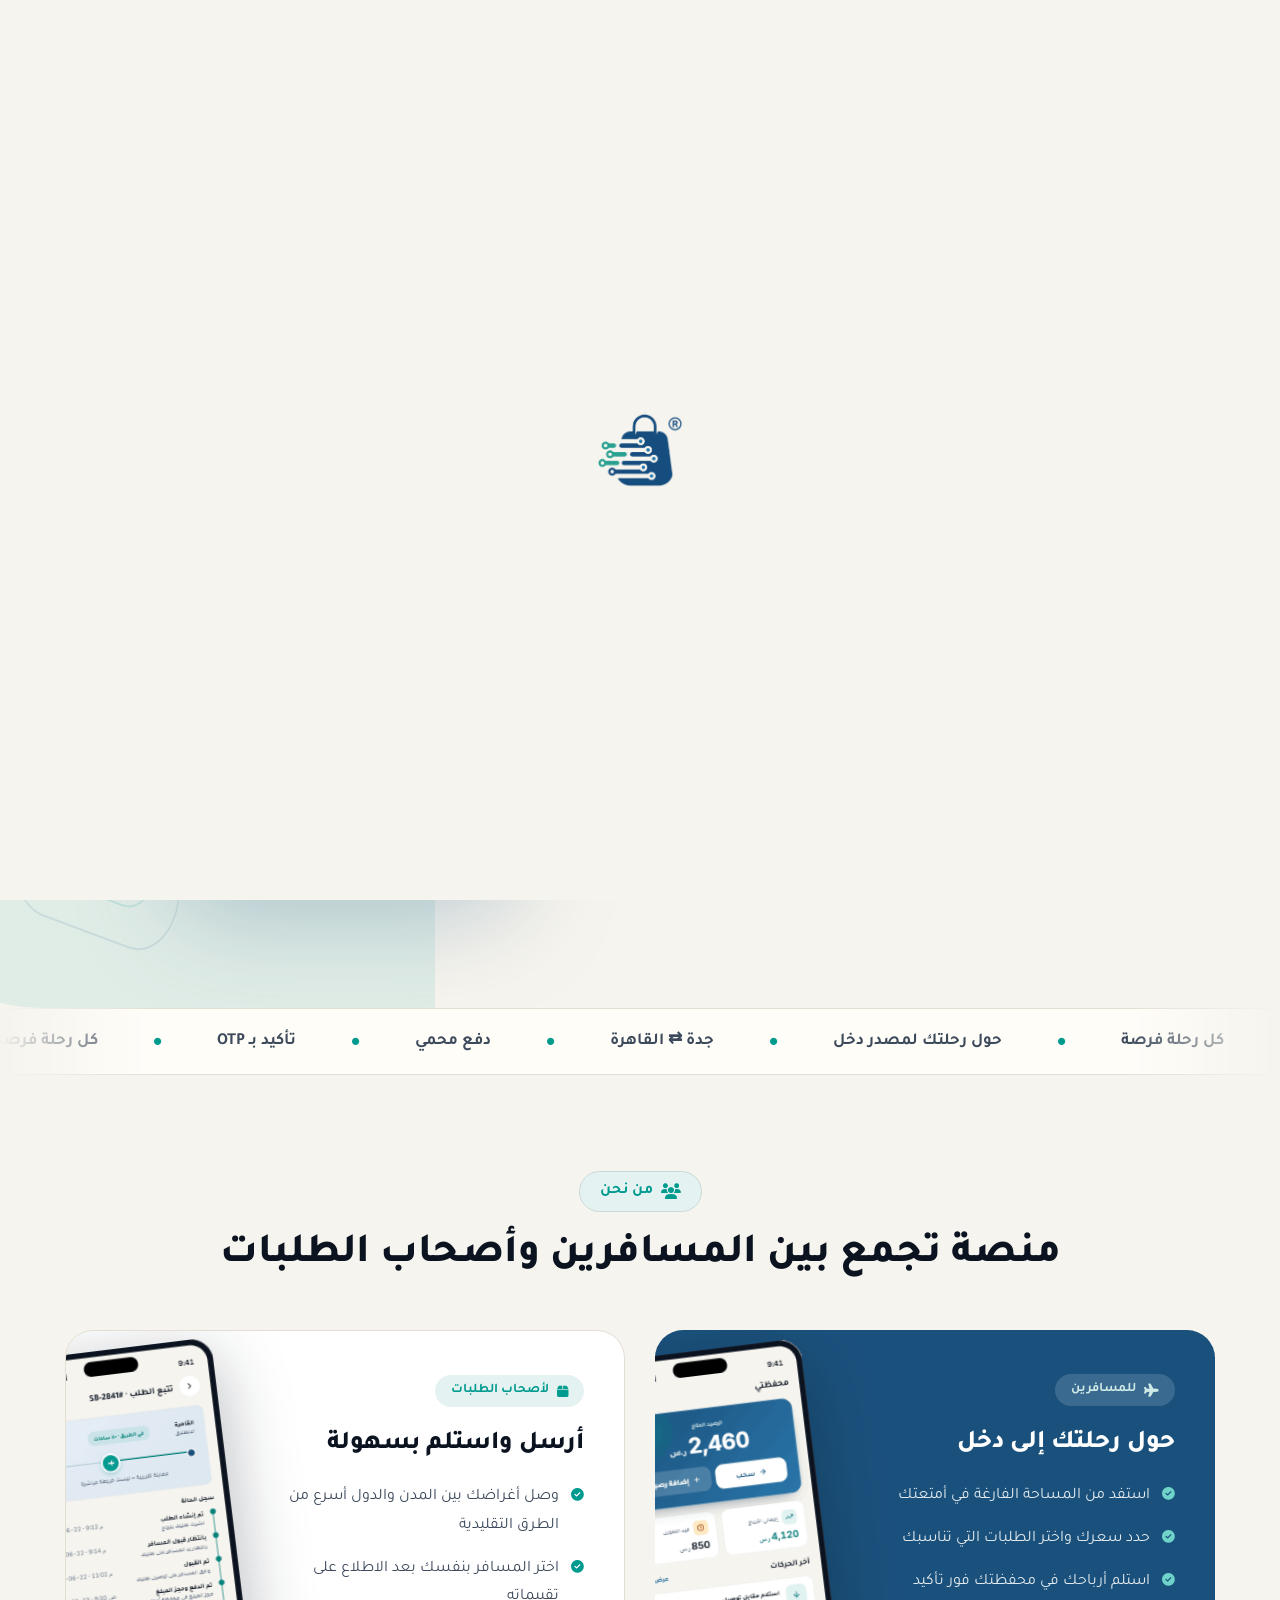
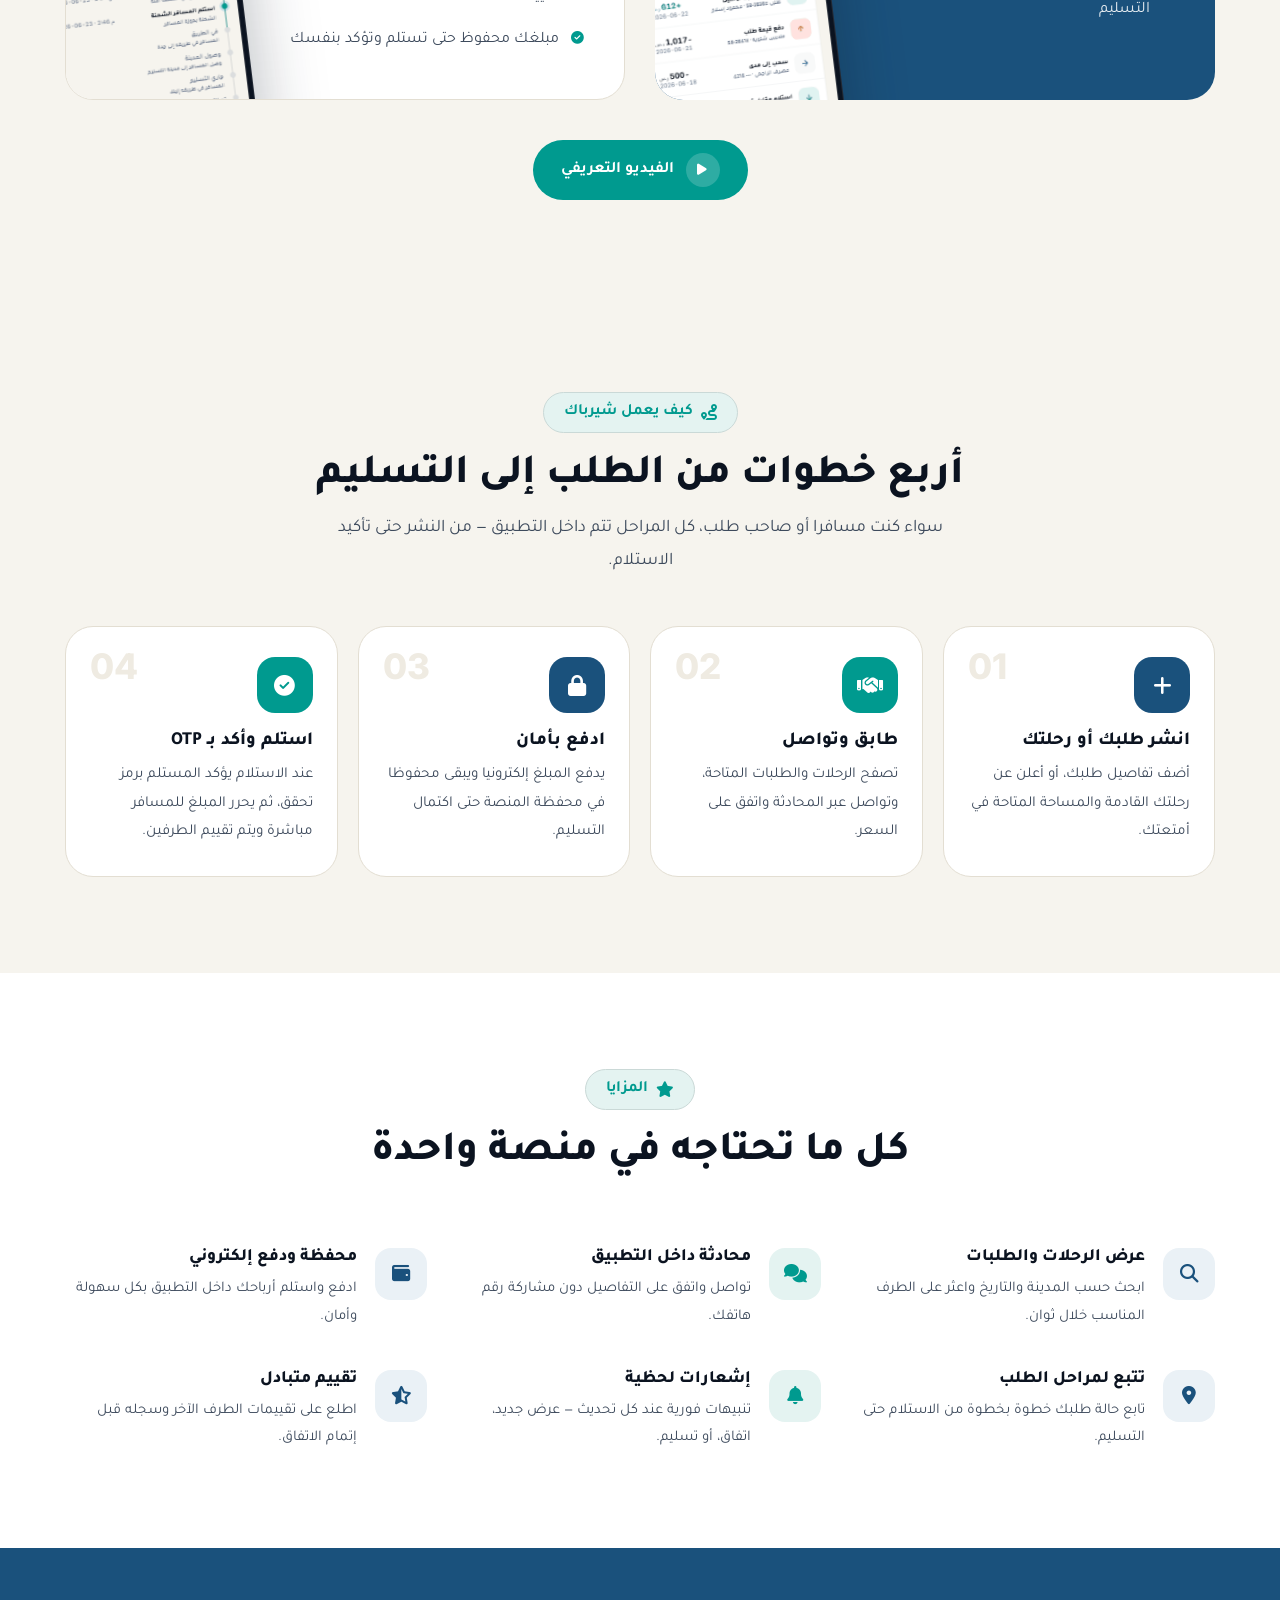
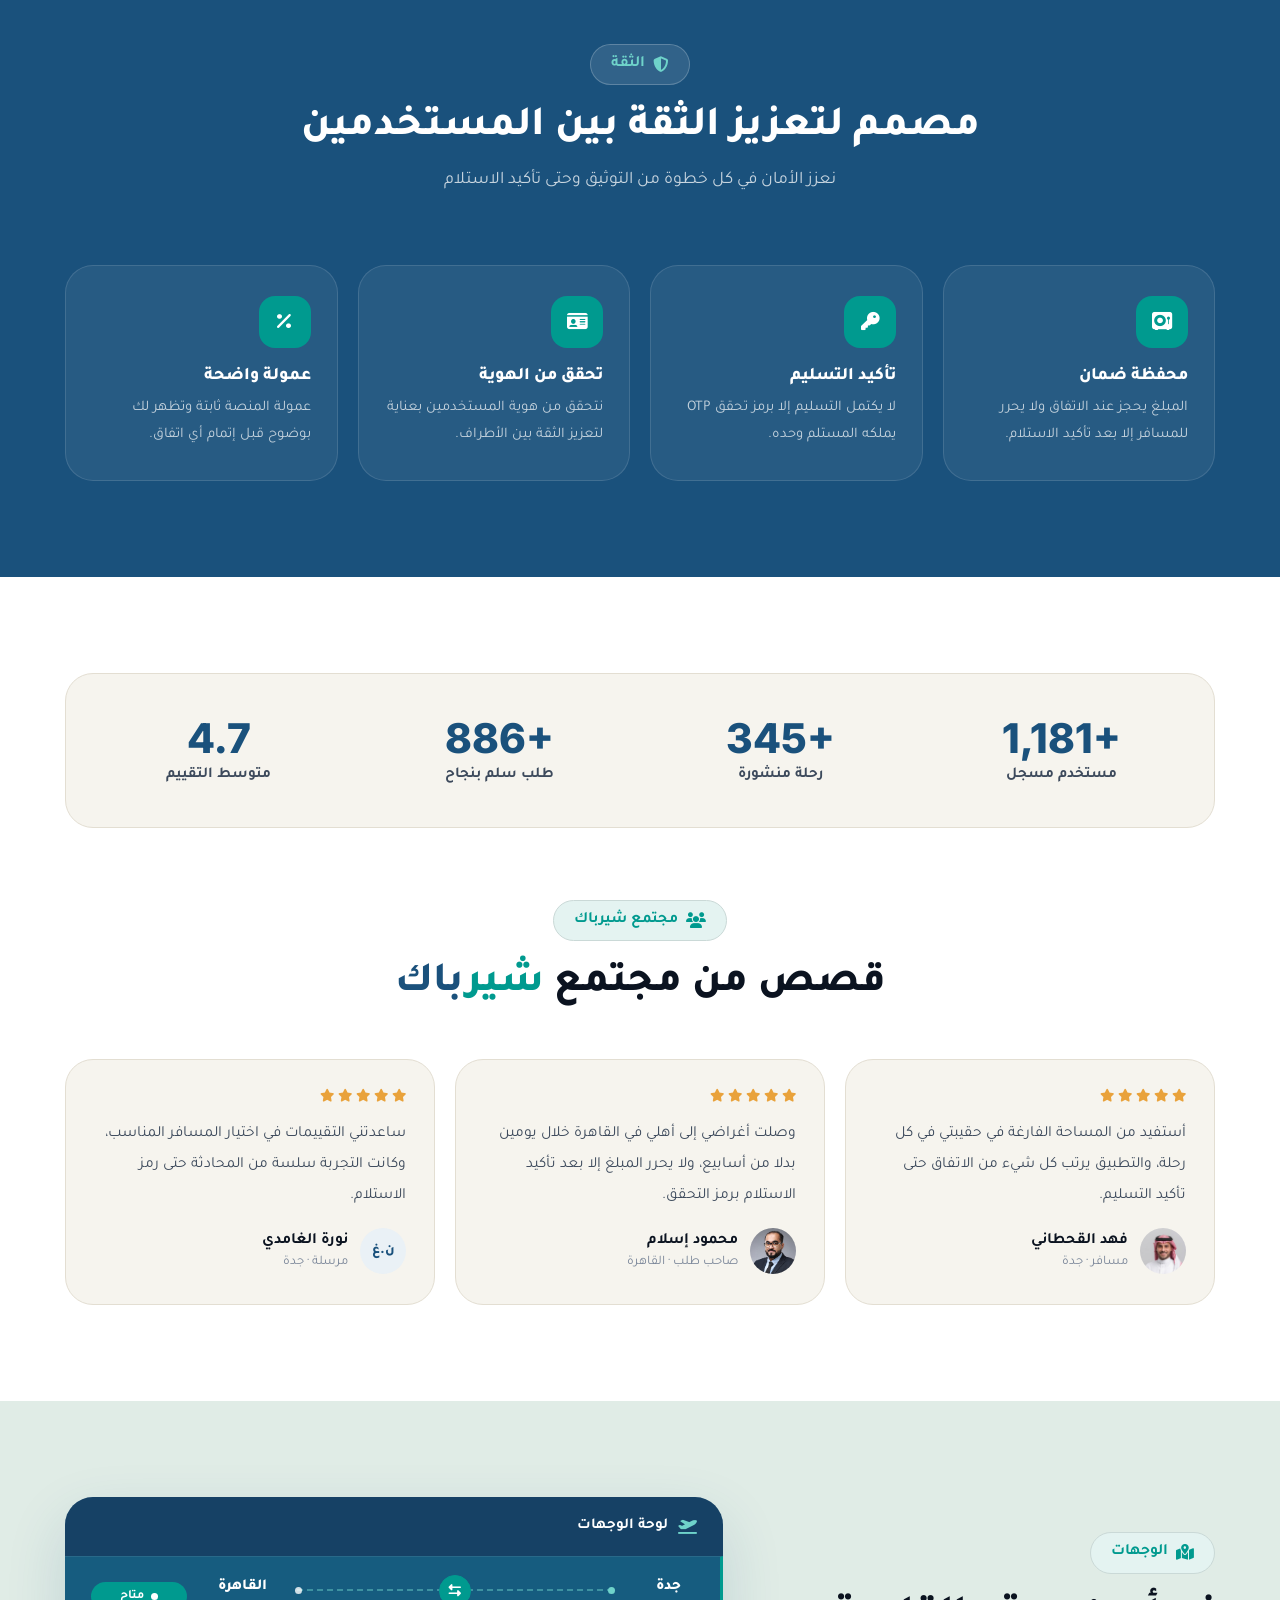
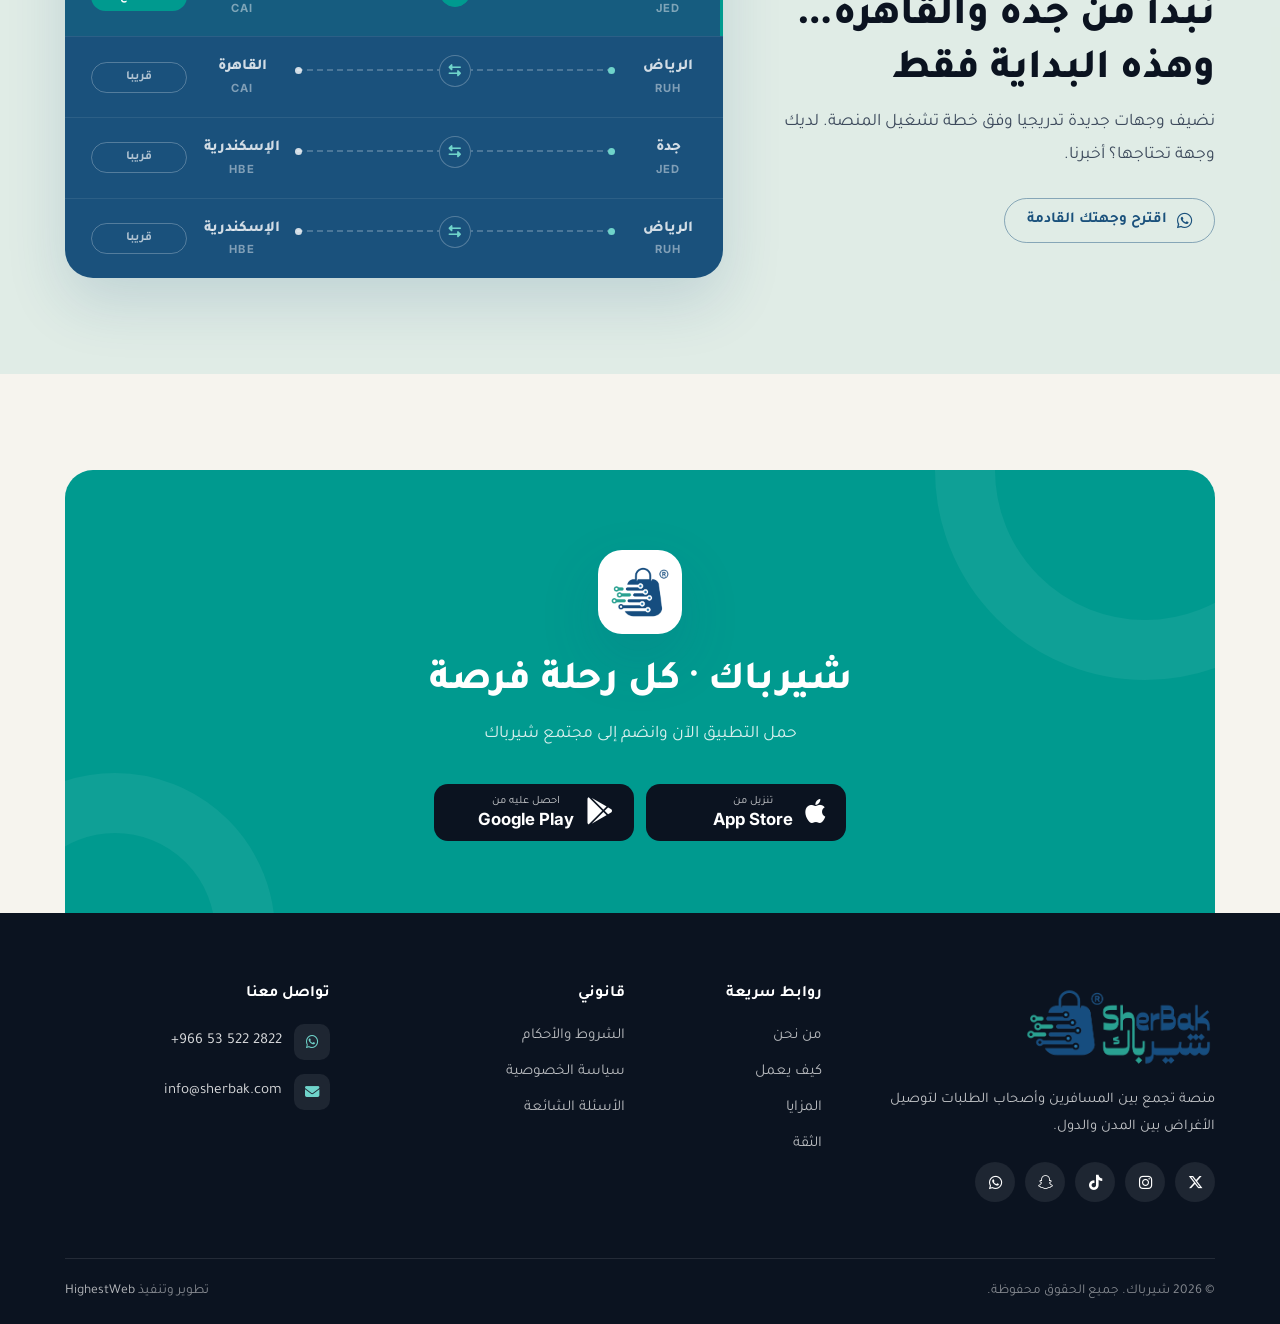
==== commit 5090b2a1: "Changed title and description" ====
--- a/index.html
+++ b/index.html
@@ -3,15 +3,15 @@
 <head>
   <meta charset="utf-8">
   <meta name="viewport" content="width=device-width, initial-scale=1">
-  <title>شيرباك — كل رحلة فرصة | توصيل الشحنات مع المسافرين</title>
-  <meta name="description" content="شيرباك منصة تربط المسافرين بأصحاب الطلبات لتوصيل الشحنات بين المدن بأمان — جدة ⇄ القاهرة والمزيد قادم">
+  <title>شيرباك - كل رحلة فرصة</title>
+  <meta name="description" content="شيرباك منصة تجمع المسافرين بأصحاب الطلبات لتوصيل الأغراض بين المدن والدول بسرعة وسهولة">
   <meta name="theme-color" content="#1A517C">
   <link rel="canonical" href="https://sherbak.com/">
 
   <meta property="og:type" content="website">
   <meta property="og:site_name" content="شيرباك — SherBak">
-  <meta property="og:title" content="شيرباك — كل رحلة فرصة | توصيل الشحنات مع المسافرين">
-  <meta property="og:description" content="منصة تربط المسافرين بأصحاب الطلبات لتوصيل الشحنات بين المدن بأمان — دفع محمي وتأكيد استلام برمز OTP.">
+  <meta property="og:title" content="شيرباك - كل رحلة فرصة">
+  <meta property="og:description" content="شيرباك منصة تجمع المسافرين بأصحاب الطلبات لتوصيل الأغراض بين المدن والدول بسرعة وسهولة">
   <meta property="og:url" content="https://sherbak.com/">
   <meta property="og:image" content="https://sherbak.com/img/og-card.png">
   <meta property="og:image:width" content="1200">
@@ -19,8 +19,8 @@
   <meta property="og:locale" content="ar_SA">
   <meta property="og:locale:alternate" content="en_US">
   <meta name="twitter:card" content="summary">
-  <meta name="twitter:title" content="شيرباك — كل رحلة فرصة">
-  <meta name="twitter:description" content="حقيبتك فرصة دخل، طلبك يصل أسرع. جدة ⇄ القاهرة والمزيد قادم.">
+  <meta name="twitter:title" content="شيرباك - كل رحلة فرصة">
+  <meta name="twitter:description" content="شيرباك منصة تجمع المسافرين بأصحاب الطلبات لتوصيل الأغراض بين المدن والدول بسرعة وسهولة">
   <meta name="twitter:image" content="https://sherbak.com/img/og-card.png">
   <link rel="preload" href="img/screens/11-home.png" as="image">
   <link rel="preload" href="fonts/tajawal/Tajawal-Regular.ttf" as="font" type="font/ttf" crossorigin>
